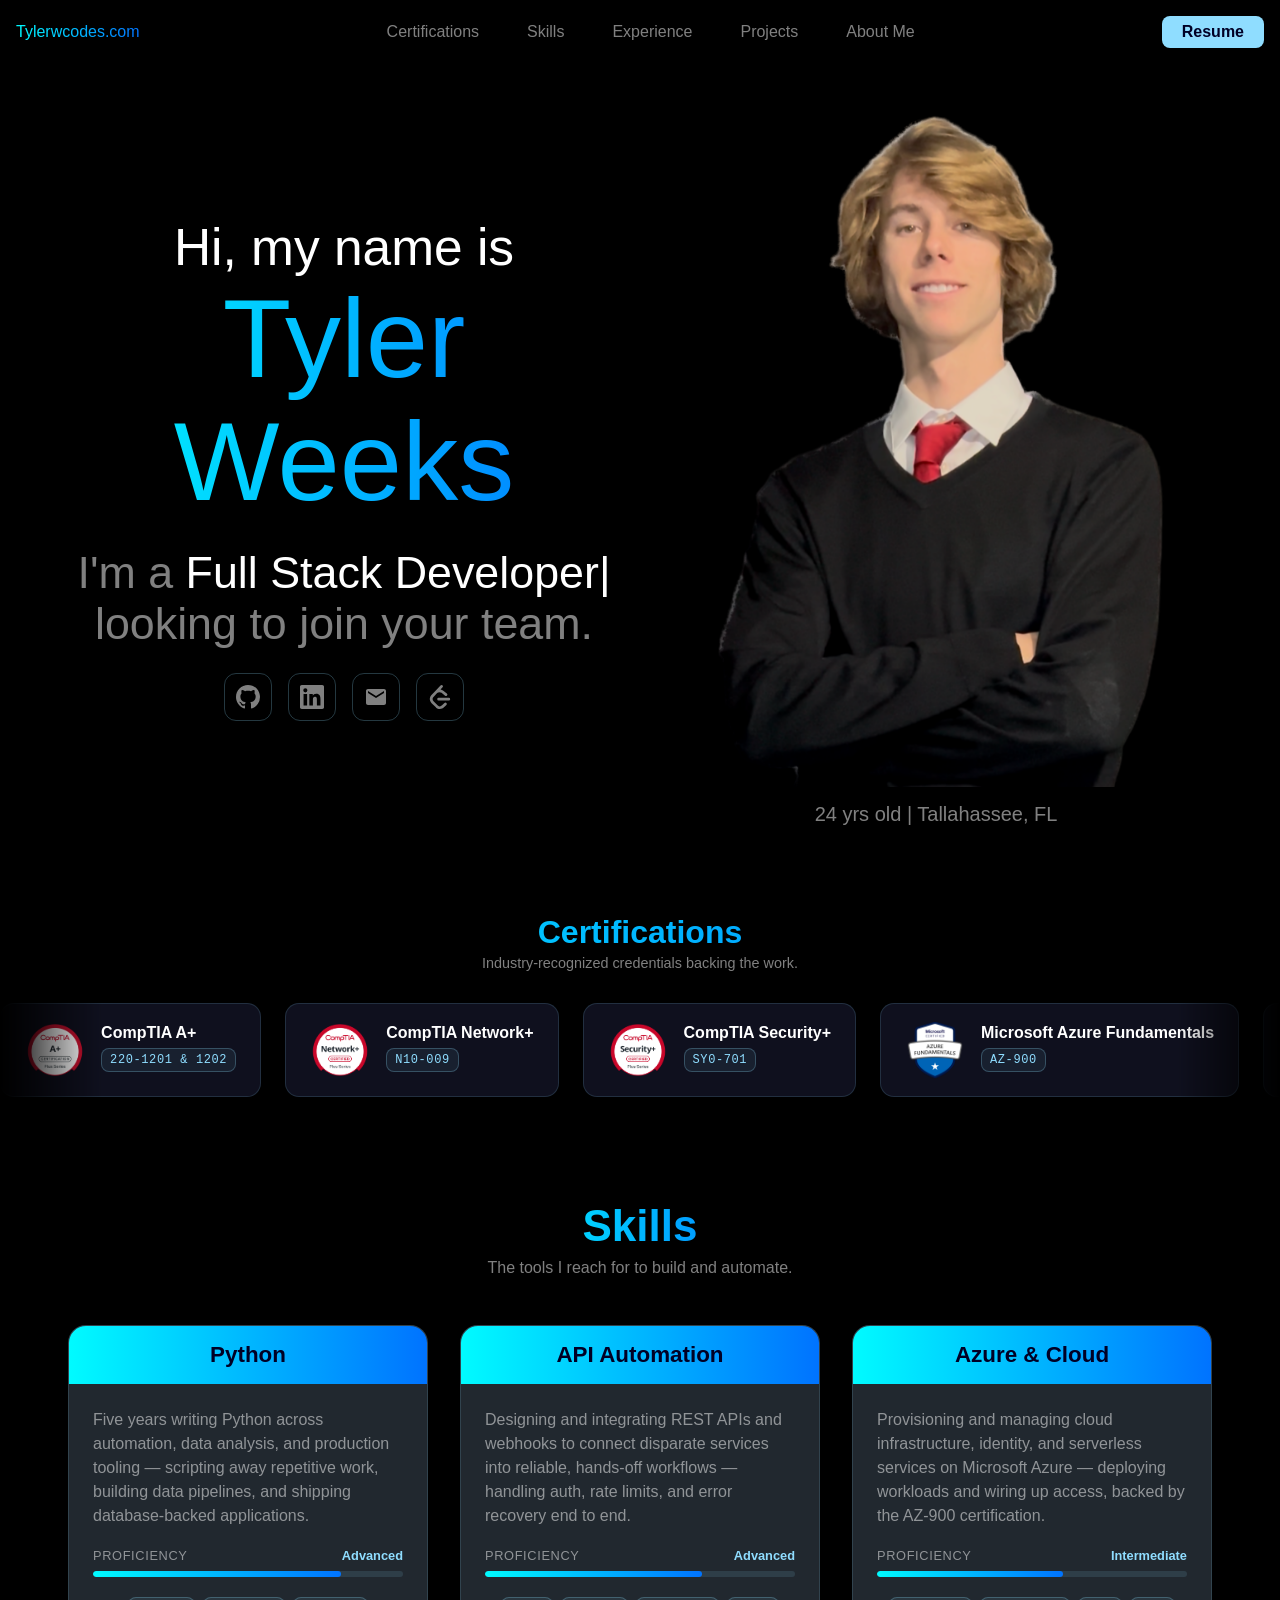
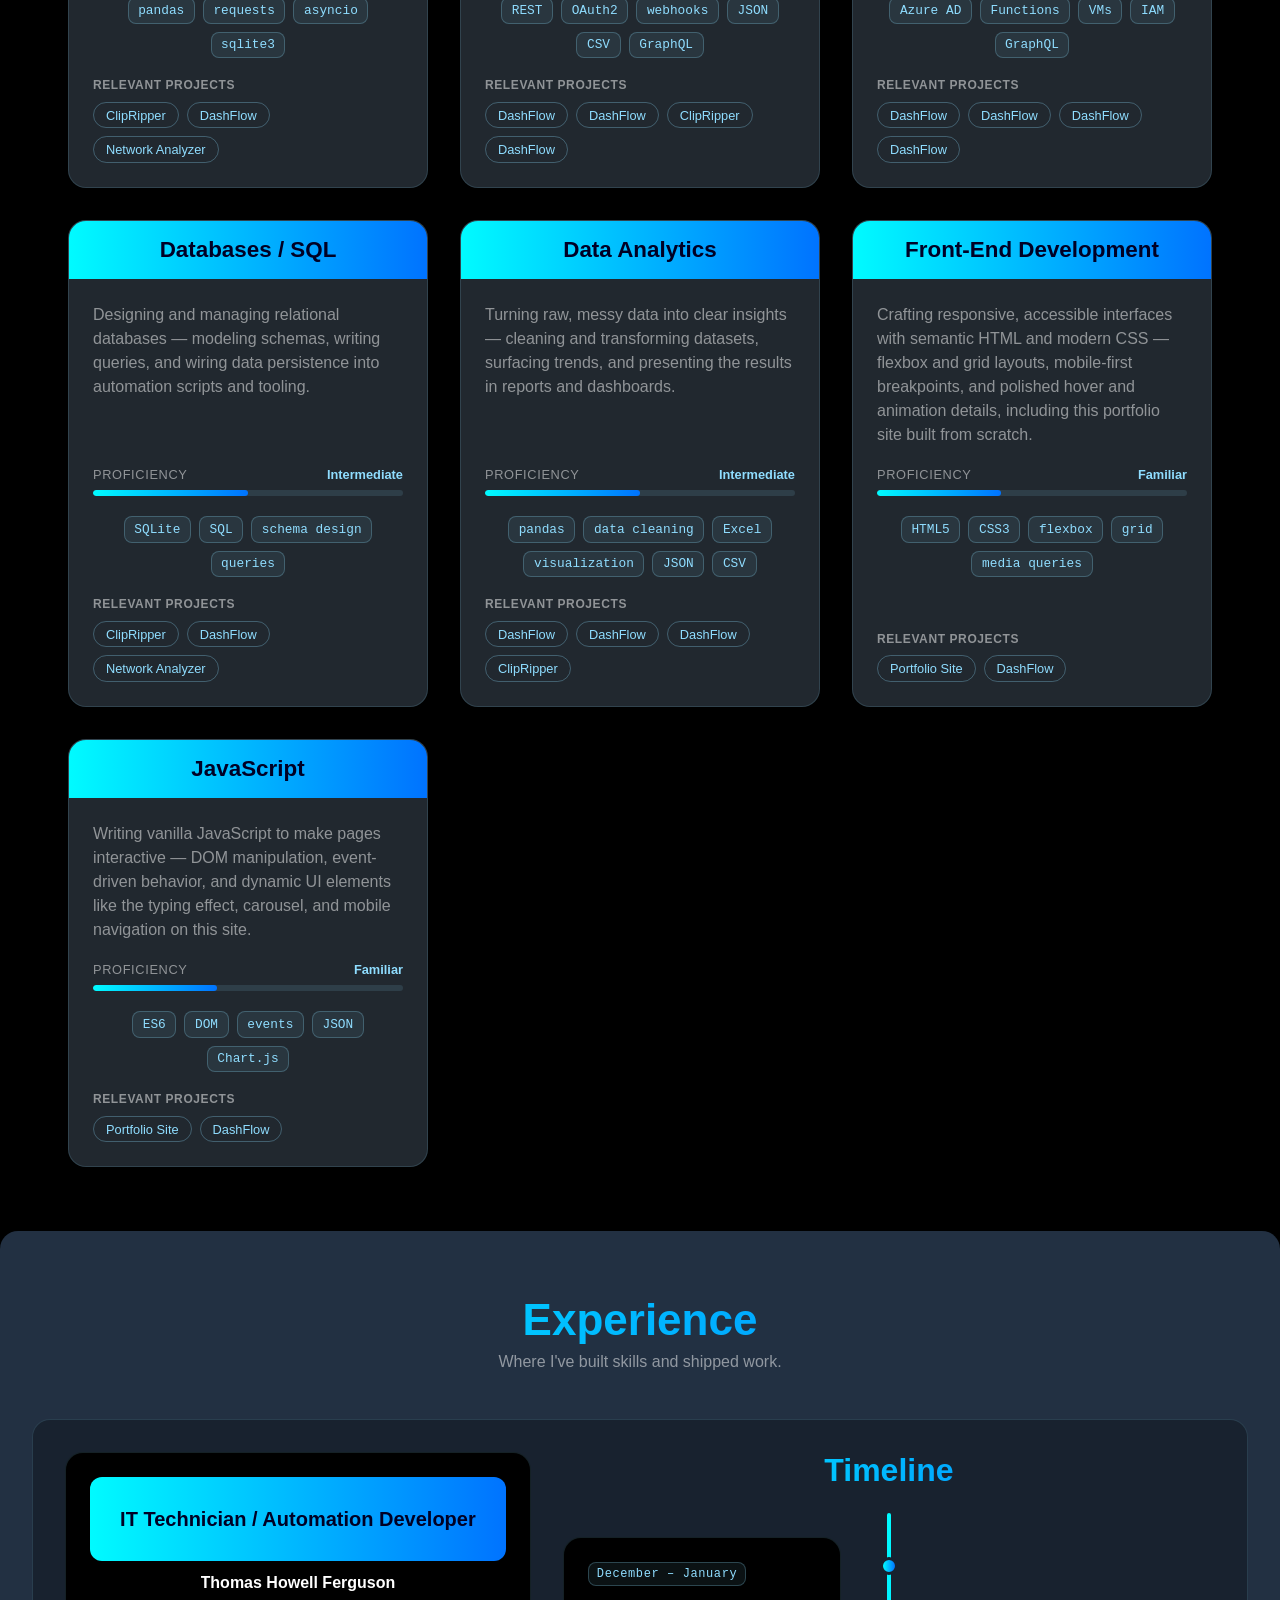
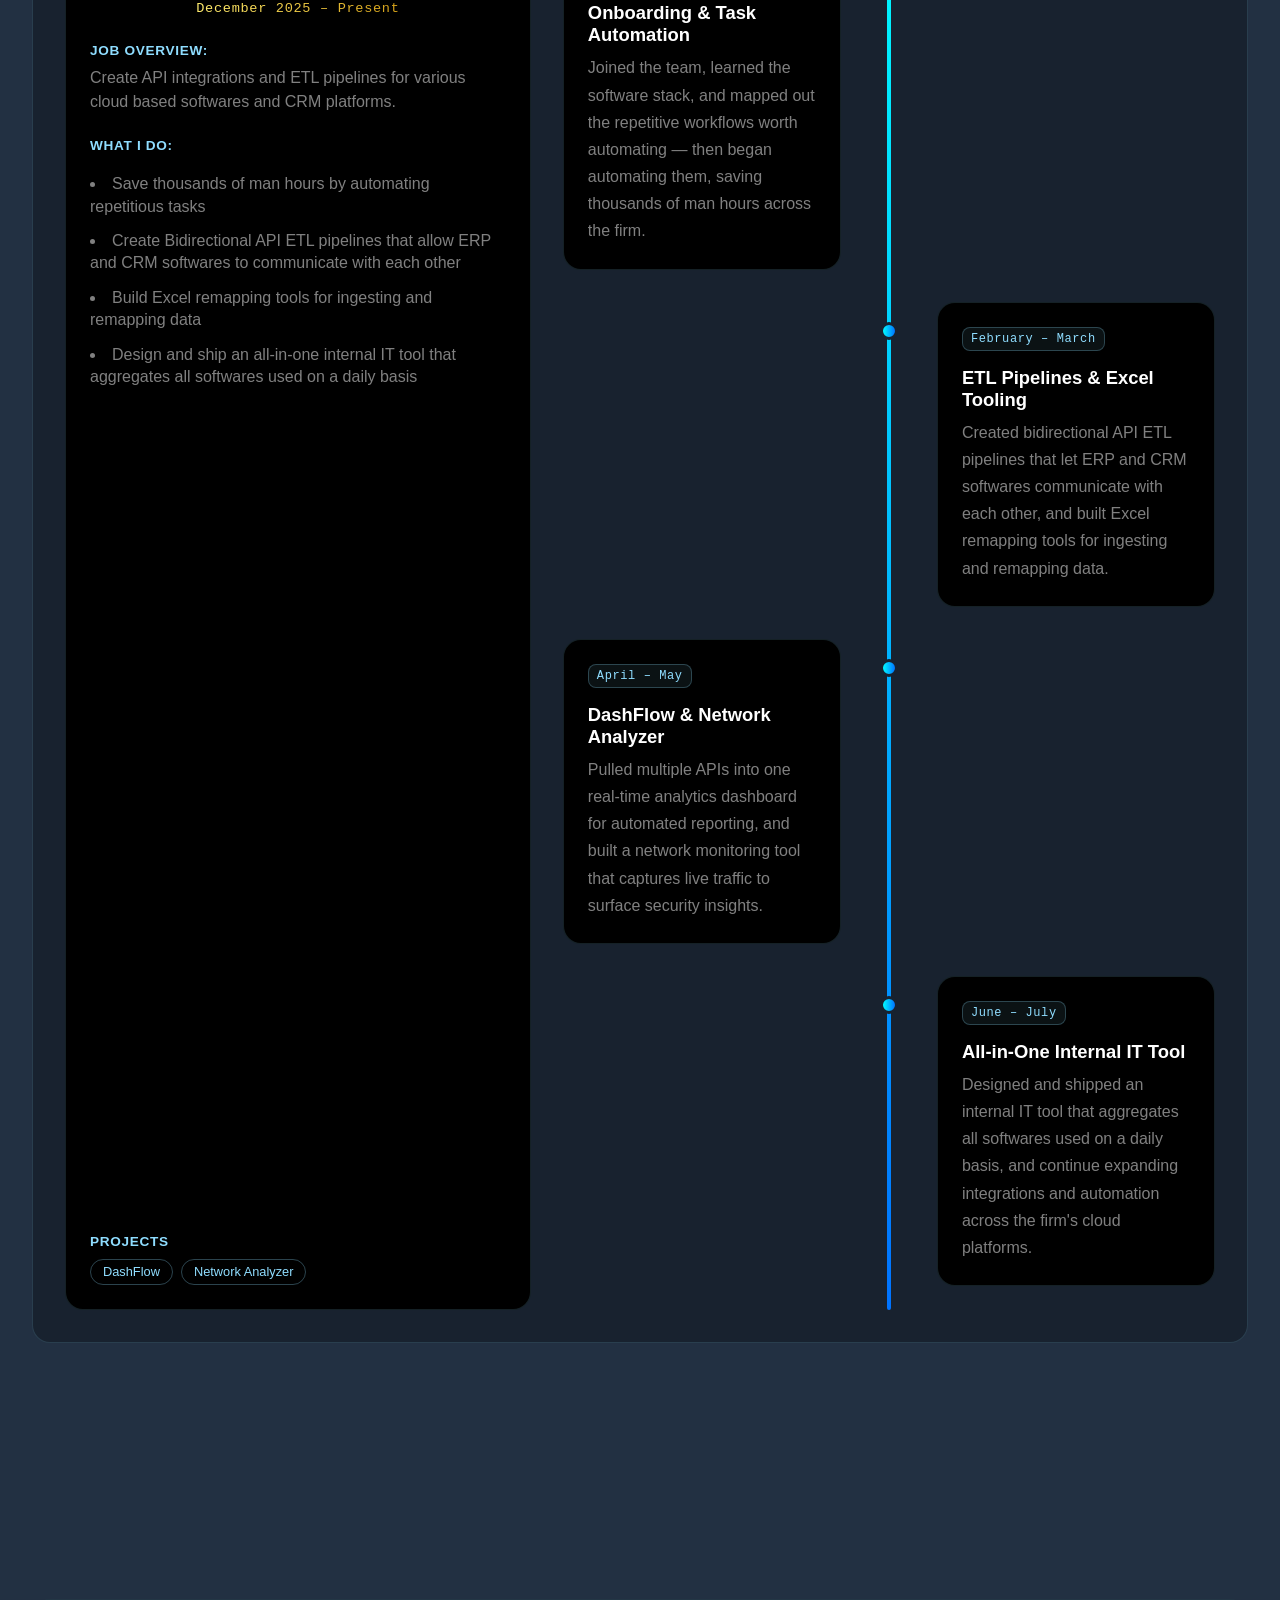
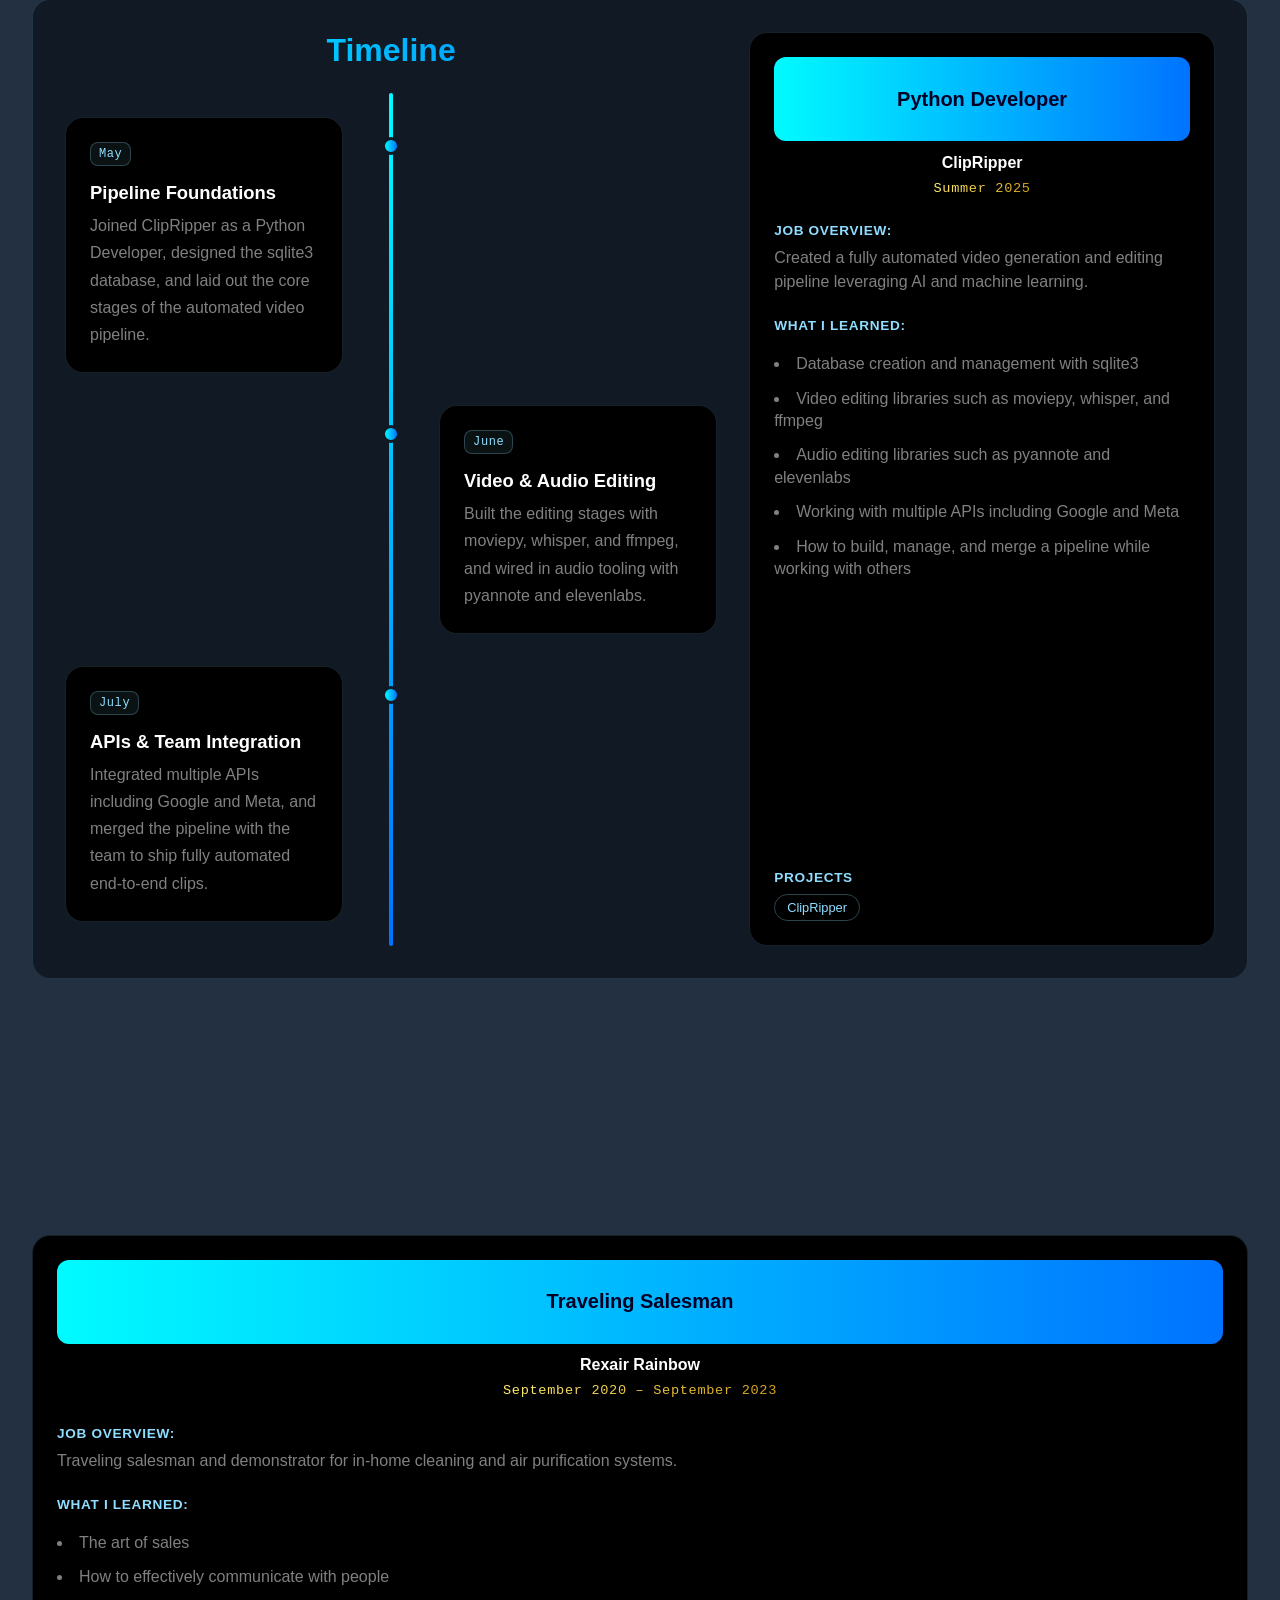
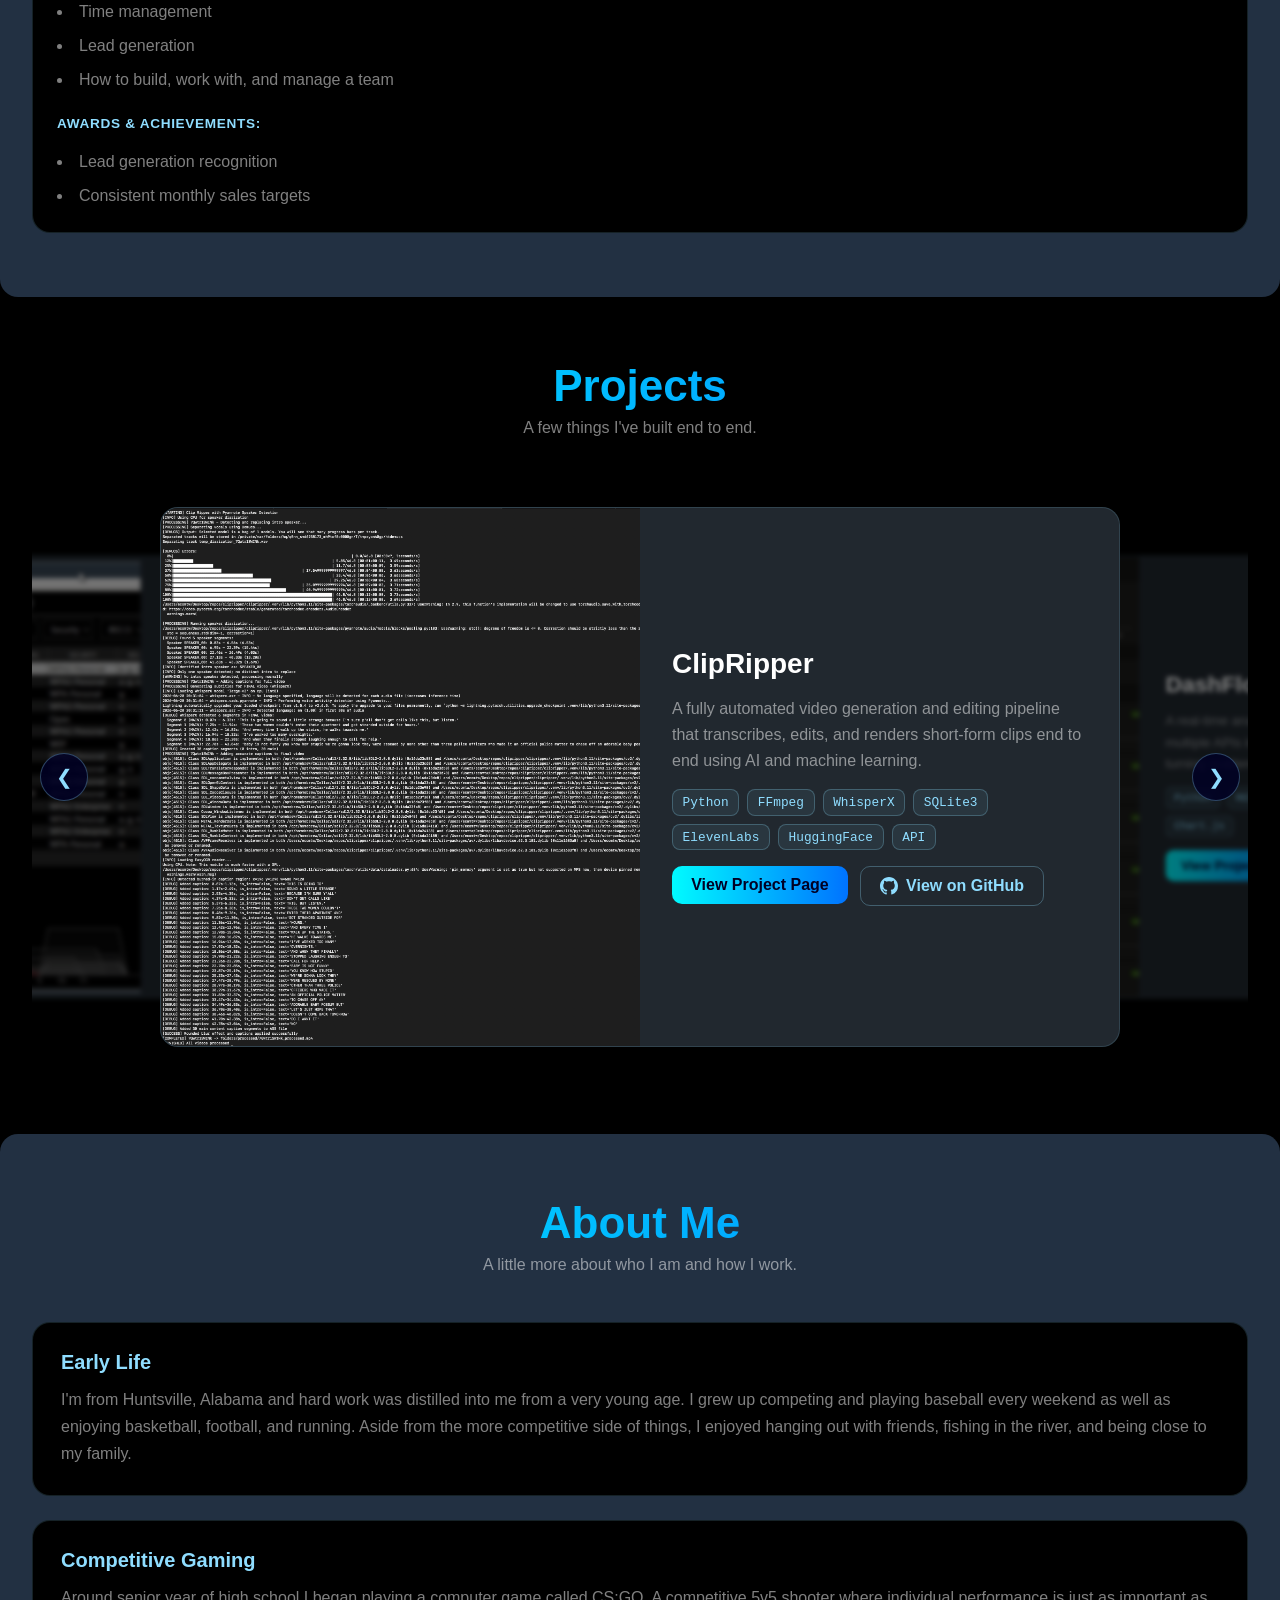
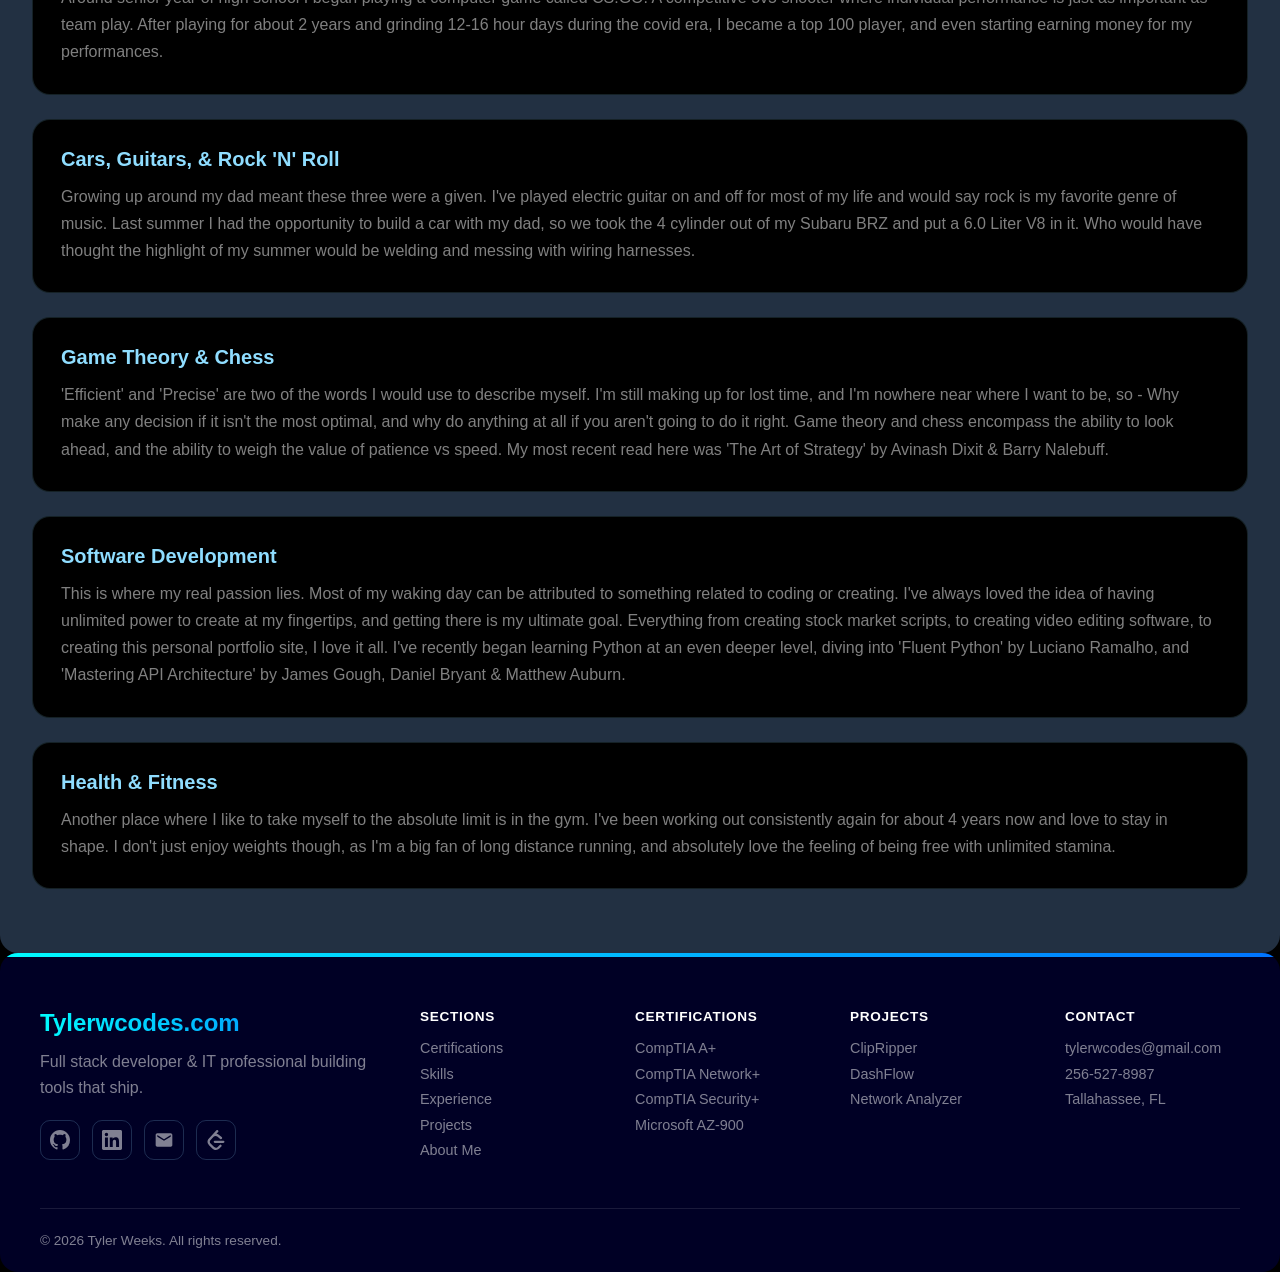
==== index.html @ 492ed18c "Certification stream now starts at full width" ====
<!DOCTYPE html>
<html lang="en">
<head>
    <meta charset="UTF-8">
    <meta name="viewport" content="width=device-width, initial-scale=1.0">
    <link rel="stylesheet" type="text/css" href="styles.css">
    <title>Tylerwcodes</title>
</head>
<body>
    <header>
        <div class="header-left">
            <p class="gradient-text">Tylerwcodes.com</p>
        </div>
        <button class="hamburger" aria-label="Toggle navigation" aria-expanded="false">
            <span></span>
            <span></span>
            <span></span>
        </button>
        <div class="header-collapse">
            <div class="header-middle">
                <ul>
                    <li><a href="#certs">Certifications</a></li>
                    <li><a href="#skills">Skills</a></li>
                    <li><a href="#experience">Experience</a></li>
                    <li><a href="#projects">Projects</a></li>
                    <li><a href="#about">About Me</a></li>
                </ul>
            </div>
        </div>
        <div class="header-right">
            <a class="header-contact" href="CodingResume.pdf" target="_blank" rel="noopener">Resume</a>
        </div>
        <div class="menu-overlay"></div>
    </header>
    <main>
        <section id="landing">
            <div class="landing-left">
                <div class="landing-left-t1">
                    <p>Hi, my name is</p>
                    <p class="name gradient-text">Tyler Weeks</p>
                </div>
                <div class="landing-left-t2">
                    <p>I'm <span class="typed-article" id="typed-article"></span><span class="typed-word" id="typed-word"></span><span class="cursor">|</span></p>
                    <p>looking to join your team.</p>
                </div>
                <div class="landing-socials">
                    <a href="https://github.com/tylerwcodes" target="_blank" rel="noopener" aria-label="GitHub">
                        <svg viewBox="0 0 16 16" width="24" height="24" fill="currentColor" aria-hidden="true"><path d="M8 0C3.58 0 0 3.58 0 8c0 3.54 2.29 6.53 5.47 7.59.4.07.55-.17.55-.38 0-.19-.01-.82-.01-1.49-2.01.37-2.53-.49-2.69-.94-.09-.23-.48-.94-.82-1.13-.28-.15-.68-.52-.01-.53.63-.01 1.08.58 1.23.82.72 1.21 1.87.87 2.33.66.07-.52.28-.87.51-1.07-1.78-.2-3.64-.89-3.64-3.95 0-.87.31-1.59.82-2.15-.08-.2-.36-1.02.08-2.12 0 0 .67-.21 2.2.82.64-.18 1.32-.27 2-.27.68 0 1.36.09 2 .27 1.53-1.04 2.2-.82 2.2-.82.44 1.1.16 1.92.08 2.12.51.56.82 1.27.82 2.15 0 3.07-1.87 3.75-3.65 3.95.29.25.54.73.54 1.48 0 1.07-.01 1.93-.01 2.2 0 .21.15.46.55.38A8.013 8.013 0 0016 8c0-4.42-3.58-8-8-8z"></path></svg>
                    </a>
                    <a href="https://www.linkedin.com/in/tylerdweeks" target="_blank" rel="noopener" aria-label="LinkedIn">
                        <svg viewBox="0 0 24 24" width="24" height="24" fill="currentColor" aria-hidden="true"><path d="M20.45 20.45h-3.56v-5.57c0-1.33-.02-3.04-1.85-3.04-1.85 0-2.13 1.45-2.13 2.94v5.67H9.35V9h3.42v1.56h.05c.48-.9 1.64-1.85 3.37-1.85 3.6 0 4.27 2.37 4.27 5.46v6.28zM5.34 7.43a2.06 2.06 0 110-4.13 2.06 2.06 0 010 4.13zM7.12 20.45H3.56V9h3.56v11.45zM22.22 0H1.77C.79 0 0 .77 0 1.73v20.54C0 23.22.79 24 1.77 24h20.45c.98 0 1.78-.78 1.78-1.73V1.73C24 .77 23.2 0 22.22 0z"></path></svg>
                    </a>
                    <a href="mailto:tylerwcodes@gmail.com" aria-label="Email">
                        <svg viewBox="0 0 24 24" width="24" height="24" fill="currentColor" aria-hidden="true"><path d="M20 4H4c-1.1 0-2 .9-2 2v12c0 1.1.9 2 2 2h16c1.1 0 2-.9 2-2V6c0-1.1-.9-2-2-2zm0 4l-8 5-8-5V6l8 5 8-5v2z"></path></svg>
                    </a>
                    <a href="https://leetcode.com/u/tylerwcodes" target="_blank" rel="noopener" aria-label="LeetCode">
                        <svg viewBox="0 0 24 24" width="24" height="24" fill="currentColor" aria-hidden="true"><path d="M13.483 0a1.374 1.374 0 0 0-.961.438L7.116 6.226l-3.854 4.126a5.266 5.266 0 0 0-1.209 2.104 5.35 5.35 0 0 0-.125.513 5.527 5.527 0 0 0 .062 2.362 5.83 5.83 0 0 0 .349 1.017 5.938 5.938 0 0 0 1.271 1.818l4.277 4.193.039.038c2.248 2.165 5.852 2.133 8.063-.074l2.396-2.392c.54-.54.54-1.414.003-1.955a1.378 1.378 0 0 0-1.951-.003l-2.396 2.392a3.021 3.021 0 0 1-4.205.038l-.02-.019-4.276-4.193c-.652-.64-.972-1.469-.948-2.263a2.68 2.68 0 0 1 .066-.523 2.545 2.545 0 0 1 .619-1.164L9.13 8.114c1.058-1.134 3.204-1.27 4.43-.278l3.501 2.831c.593.48 1.461.387 1.94-.207a1.384 1.384 0 0 0-.207-1.943l-3.5-2.831c-.8-.647-1.766-1.045-2.774-1.202l2.015-2.158A1.384 1.384 0 0 0 13.483 0zm-2.866 12.815a1.38 1.38 0 0 0-1.38 1.382 1.38 1.38 0 0 0 1.38 1.382H20.79a1.38 1.38 0 0 0 1.38-1.382 1.38 1.38 0 0 0-1.38-1.382z"></path></svg>
                    </a>
                </div>
            </div>
            <div class="landing-right">
                <div class="landing-right-img">
                    <img src="imgs/pic.png" alt="picture of me">
                </div>
                <div class="landing-right-info">
                    <p>24 yrs old | Tallahassee, FL</p>
                </div>
            </div>
        </section>
        <section id="certs">
            <div class="certs-title">
                <h2 class="gradient-text">Certifications</h2>
                <p class="certs-subtitle">Industry-recognized credentials backing the work.</p>
            </div>
            <div class="certs-marquee">
                <div class="certs-track">
                    <div class="cert-item">
                        <img src="imgs/aplus.webp" alt="CompTIA A+ certification">
                        <div class="cert-meta">
                            <h3>CompTIA A+</h3>
                            <span class="cert-code">220-1201 &amp; 1202</span>
                        </div>
                    </div>
                    <div class="cert-item">
                        <img src="imgs/netplus.png" alt="CompTIA Network+ certification">
                        <div class="cert-meta">
                            <h3>CompTIA Network+</h3>
                            <span class="cert-code">N10-009</span>
                        </div>
                    </div>
                    <div class="cert-item">
                        <img src="imgs/secplus.png" alt="CompTIA Security+ certification">
                        <div class="cert-meta">
                            <h3>CompTIA Security+</h3>
                            <span class="cert-code">SY0-701</span>
                        </div>
                    </div>
                    <div class="cert-item">
                        <img src="imgs/az900.png" alt="Microsoft Azure Fundamentals certification" onerror="this.onerror=null;this.src='imgs/secplus.png'">
                        <div class="cert-meta">
                            <h3>Microsoft Azure Fundamentals</h3>
                            <span class="cert-code">AZ-900</span>
                        </div>
                    </div>
                    <!-- duplicate sets for a seamless loop: the track is two identical
                         halves of 8 items each, so one half is wider than the viewport
                         and the belt never shows empty space -->
                    <div class="cert-item" aria-hidden="true">
                        <img src="imgs/aplus.webp" alt="">
                        <div class="cert-meta">
                            <h3>CompTIA A+</h3>
                            <span class="cert-code">220-1201 &amp; 1202</span>
                        </div>
                    </div>
                    <div class="cert-item" aria-hidden="true">
                        <img src="imgs/netplus.png" alt="">
                        <div class="cert-meta">
                            <h3>CompTIA Network+</h3>
                            <span class="cert-code">N10-009</span>
                        </div>
                    </div>
                    <div class="cert-item" aria-hidden="true">
                        <img src="imgs/secplus.png" alt="">
                        <div class="cert-meta">
                            <h3>CompTIA Security+</h3>
                            <span class="cert-code">SY0-701</span>
                        </div>
                    </div>
                    <div class="cert-item" aria-hidden="true">
                        <img src="imgs/az900.png" alt="" onerror="this.onerror=null;this.src='imgs/secplus.png'">
                        <div class="cert-meta">
                            <h3>Microsoft Azure Fundamentals</h3>
                            <span class="cert-code">AZ-900</span>
                        </div>
                    </div>
                    <div class="cert-item" aria-hidden="true">
                        <img src="imgs/aplus.webp" alt="">
                        <div class="cert-meta">
                            <h3>CompTIA A+</h3>
                            <span class="cert-code">220-1201 &amp; 1202</span>
                        </div>
                    </div>
                    <div class="cert-item" aria-hidden="true">
                        <img src="imgs/netplus.png" alt="">
                        <div class="cert-meta">
                            <h3>CompTIA Network+</h3>
                            <span class="cert-code">N10-009</span>
                        </div>
                    </div>
                    <div class="cert-item" aria-hidden="true">
                        <img src="imgs/secplus.png" alt="">
                        <div class="cert-meta">
                            <h3>CompTIA Security+</h3>
                            <span class="cert-code">SY0-701</span>
                        </div>
                    </div>
                    <div class="cert-item" aria-hidden="true">
                        <img src="imgs/az900.png" alt="" onerror="this.onerror=null;this.src='imgs/secplus.png'">
                        <div class="cert-meta">
                            <h3>Microsoft Azure Fundamentals</h3>
                            <span class="cert-code">AZ-900</span>
                        </div>
                    </div>
                    <div class="cert-item" aria-hidden="true">
                        <img src="imgs/aplus.webp" alt="">
                        <div class="cert-meta">
                            <h3>CompTIA A+</h3>
                            <span class="cert-code">220-1201 &amp; 1202</span>
                        </div>
                    </div>
                    <div class="cert-item" aria-hidden="true">
                        <img src="imgs/netplus.png" alt="">
                        <div class="cert-meta">
                            <h3>CompTIA Network+</h3>
                            <span class="cert-code">N10-009</span>
                        </div>
                    </div>
                    <div class="cert-item" aria-hidden="true">
                        <img src="imgs/secplus.png" alt="">
                        <div class="cert-meta">
                            <h3>CompTIA Security+</h3>
                            <span class="cert-code">SY0-701</span>
                        </div>
                    </div>
                    <div class="cert-item" aria-hidden="true">
                        <img src="imgs/az900.png" alt="" onerror="this.onerror=null;this.src='imgs/secplus.png'">
                        <div class="cert-meta">
                            <h3>Microsoft Azure Fundamentals</h3>
                            <span class="cert-code">AZ-900</span>
                        </div>
                    </div>
                </div>
            </div>
        </section>
        <section id="skills">
            <div class="skills-title">
                <h2 class="gradient-text">Skills</h2>
                <p class="skills-subtitle">The tools I reach for to build and automate.</p>
            </div>
            <div class="skills-container">
                <div class="skill">
                    <div class="skill-title">
                        <h4>Python</h4>
                    </div>
                    <div class="skill-info">
                        <p>Five years writing Python across automation, data analysis, and production tooling — scripting away repetitive work, building data pipelines, and shipping database-backed applications.</p>
                        <div class="skill-proficiency">
                            <div class="skill-proficiency-head">
                                <span>Proficiency</span>
                                <span>Advanced</span>
                            </div>
                            <div class="skill-bar">
                                <div class="skill-bar-fill" style="width: 80%;"></div>
                            </div>
                        </div>
                        <div class="skill-tags">
                            <span>pandas</span>
                            <span>requests</span>
                            <span>asyncio</span>
                            <span>sqlite3</span>
                        </div>
                        <div class="skill-projects">
                            <h5>Relevant Projects</h5>
                            <div class="skill-project-links">
                                <a href="#clipripper">ClipRipper</a>
                                <a href="#dashflow">DashFlow</a>
                                <a href="#network-analyzer">Network Analyzer</a>
                            </div>
                        </div>
                    </div>
                </div>
                <div class="skill">
                    <div class="skill-title">
                        <h4>API Automation</h4>
                    </div>
                    <div class="skill-info">
                        <p>Designing and integrating REST APIs and webhooks to connect disparate services into reliable, hands-off workflows — handling auth, rate limits, and error recovery end to end.</p>
                        <div class="skill-proficiency">
                            <div class="skill-proficiency-head">
                                <span>Proficiency</span>
                                <span>Advanced</span>
                            </div>
                            <div class="skill-bar">
                                <div class="skill-bar-fill" style="width: 70%;"></div>
                            </div>
                        </div>
                        <div class="skill-tags">
                            <span>REST</span>
                            <span>OAuth2</span>
                            <span>webhooks</span>
                            <span>JSON</span>
                            <span>CSV</span>
                            <span>GraphQL</span>
                        </div>
                        <div class="skill-projects">
                            <h5>Relevant Projects</h5>
                            <div class="skill-project-links">
                                <a href="#dashflow">DashFlow</a>
                                <a href="#dashflow">DashFlow</a>
                                <a href="#clipripper">ClipRipper</a>
                                <a href="#dashflow">DashFlow</a>
                            </div>
                        </div>
                    </div>
                </div>
                <div class="skill">
                    <div class="skill-title">
                        <h4>Azure &amp; Cloud</h4>
                    </div>
                    <div class="skill-info">
                        <p>Provisioning and managing cloud infrastructure, identity, and serverless services on Microsoft Azure — deploying workloads and wiring up access, backed by the AZ-900 certification.</p>
                        <div class="skill-proficiency">
                            <div class="skill-proficiency-head">
                                <span>Proficiency</span>
                                <span>Intermediate</span>
                            </div>
                            <div class="skill-bar">
                                <div class="skill-bar-fill" style="width: 60%;"></div>
                            </div>
                        </div>
                        <div class="skill-tags">
                            <span>Azure AD</span>
                            <span>Functions</span>
                            <span>VMs</span>
                            <span>IAM</span>
                            <span>GraphQL</span>
                        </div>
                        <div class="skill-projects">
                            <h5>Relevant Projects</h5>
                            <div class="skill-project-links">
                                <a href="#dashflow">DashFlow</a>
                                <a href="#dashflow">DashFlow</a>
                                <a href="#dashflow">DashFlow</a>
                                <a href="#dashflow">DashFlow</a>
                            </div>
                        </div>
                    </div>
                </div>
                <div class="skill">
                    <div class="skill-title">
                        <h4>Databases / SQL</h4>
                    </div>
                    <div class="skill-info">
                        <p>Designing and managing relational databases — modeling schemas, writing queries, and wiring data persistence into automation scripts and tooling.</p>
                        <div class="skill-proficiency">
                            <div class="skill-proficiency-head">
                                <span>Proficiency</span>
                                <span>Intermediate</span>
                            </div>
                            <div class="skill-bar">
                                <div class="skill-bar-fill" style="width: 50%;"></div>
                            </div>
                        </div>
                        <div class="skill-tags">
                            <span>SQLite</span>
                            <span>SQL</span>
                            <span>schema design</span>
                            <span>queries</span>
                        </div>
                        <div class="skill-projects">
                            <h5>Relevant Projects</h5>
                            <div class="skill-project-links">
                                <a href="#clipripper">ClipRipper</a>
                                <a href="#dashflow">DashFlow</a>
                                <a href="#network-analyzer">Network Analyzer</a>
                            </div>
                        </div>
                    </div>
                </div>
                <div class="skill">
                    <div class="skill-title">
                        <h4>Data Analytics</h4>
                    </div>
                    <div class="skill-info">
                        <p>Turning raw, messy data into clear insights — cleaning and transforming datasets, surfacing trends, and presenting the results in reports and dashboards.</p>
                        <div class="skill-proficiency">
                            <div class="skill-proficiency-head">
                                <span>Proficiency</span>
                                <span>Intermediate</span>
                            </div>
                            <div class="skill-bar">
                                <div class="skill-bar-fill" style="width: 50%;"></div>
                            </div>
                        </div>
                        <div class="skill-tags">
                            <span>pandas</span>
                            <span>data cleaning</span>
                            <span>Excel</span>
                            <span>visualization</span>
                            <span>JSON</span>
                            <span>CSV</span>
                        </div>
                        <div class="skill-projects">
                            <h5>Relevant Projects</h5>
                            <div class="skill-project-links">
                                <a href="#dashflow">DashFlow</a>
                                <a href="#dashflow">DashFlow</a>
                                <a href="#dashflow">DashFlow</a>
                                <a href="#clipripper">ClipRipper</a>
                            </div>
                        </div>
                    </div>
                </div>
                <div class="skill">
                    <div class="skill-title">
                        <h4>Front-End Development</h4>
                    </div>
                    <div class="skill-info">
                        <p>Crafting responsive, accessible interfaces with semantic HTML and modern CSS &mdash; flexbox and grid layouts, mobile-first breakpoints, and polished hover and animation details, including this portfolio site built from scratch.</p>
                        <div class="skill-proficiency">
                            <div class="skill-proficiency-head">
                                <span>Proficiency</span>
                                <span>Familiar</span>
                            </div>
                            <div class="skill-bar">
                                <div class="skill-bar-fill" style="width: 40%;"></div>
                            </div>
                        </div>
                        <div class="skill-tags">
                            <span>HTML5</span>
                            <span>CSS3</span>
                            <span>flexbox</span>
                            <span>grid</span>
                            <span>media queries</span>
                        </div>
                        <div class="skill-projects">
                            <h5>Relevant Projects</h5>
                            <div class="skill-project-links">
                                <a href="https://github.com/tylerwcodes/tylerwcodes-site" target="_blank" rel="noopener">Portfolio Site</a>
                                <a href="#dashflow">DashFlow</a>
                            </div>
                        </div>
                    </div>
                </div>
                <div class="skill">
                    <div class="skill-title">
                        <h4>JavaScript</h4>
                    </div>
                    <div class="skill-info">
                        <p>Writing vanilla JavaScript to make pages interactive &mdash; DOM manipulation, event-driven behavior, and dynamic UI elements like the typing effect, carousel, and mobile navigation on this site.</p>
                        <div class="skill-proficiency">
                            <div class="skill-proficiency-head">
                                <span>Proficiency</span>
                                <span>Familiar</span>
                            </div>
                            <div class="skill-bar">
                                <div class="skill-bar-fill" style="width: 40%;"></div>
                            </div>
                        </div>
                        <div class="skill-tags">
                            <span>ES6</span>
                            <span>DOM</span>
                            <span>events</span>
                            <span>JSON</span>
                            <span>Chart.js</span>
                        </div>
                        <div class="skill-projects">
                            <h5>Relevant Projects</h5>
                            <div class="skill-project-links">
                                <a href="https://github.com/tylerwcodes/tylerwcodes-site" target="_blank" rel="noopener">Portfolio Site</a>
                                <a href="#dashflow">DashFlow</a>
                            </div>
                        </div>
                    </div>
                </div>
            </div>
        </section>
        <section id="experience">
            <div class="experience-title">
                <h2 class="gradient-text">Experience</h2>
                <p class="experience-subtitle">Where I've built skills and shipped work.</p>
            </div>
            <div class="experience-detail">
                <div class="experiences experience-detail-left">
                    <div class="experience-card">
                        <h2>IT Technician / Automation Developer</h2>
                        <p class="experience-company">Thomas Howell Ferguson</p>
                        <p class="experience-date">December 2025 &ndash; Present</p>
                        <div class="experience-info">
                            <h4>Job Overview:</h4>
                            <p>Create API integrations and ETL pipelines for various cloud based softwares and CRM platforms.</p>
                            <h4>What I Do:</h4>
                            <ul>
                                <li>Save thousands of man hours by automating repetitious tasks</li>
                                <li>Create Bidirectional API ETL pipelines that allow ERP and CRM softwares to communicate with each other</li>
                                <li>Build Excel remapping tools for ingesting and remapping data</li>
                                <li>Design and ship an all-in-one internal IT tool that aggregates all softwares used on a daily basis</li>
                            </ul>
                            <div class="experience-projects">
                                <h5>Projects</h5>
                                <div class="experience-project-links">
                                    <a href="projects/dashflow.html">DashFlow</a>
                                    <a href="projects/network-analyzer.html">Network Analyzer</a>
                                </div>
                            </div>
                        </div>
                    </div>
                </div>
                <div class="experience-timeline">
                    <h4 class="gradient-text">Timeline</h4>
                    <div class="timeline">
                        <div class="timeline-item">
                            <div class="timeline-card">
                                <span class="timeline-step">December &ndash; January</span>
                                <h3>Onboarding &amp; Task Automation</h3>
                                <p>Joined the team, learned the software stack, and mapped out the repetitive workflows worth automating &mdash; then began automating them, saving thousands of man hours across the firm.</p>
                            </div>
                        </div>
                        <div class="timeline-item">
                            <div class="timeline-card">
                                <span class="timeline-step">February &ndash; March</span>
                                <h3>ETL Pipelines &amp; Excel Tooling</h3>
                                <p>Created bidirectional API ETL pipelines that let ERP and CRM softwares communicate with each other, and built Excel remapping tools for ingesting and remapping data.</p>
                            </div>
                        </div>
                        <div class="timeline-item">
                            <div class="timeline-card">
                                <span class="timeline-step">April &ndash; May</span>
                                <h3>DashFlow &amp; Network Analyzer</h3>
                                <p>Pulled multiple APIs into one real-time analytics dashboard for automated reporting, and built a network monitoring tool that captures live traffic to surface security insights.</p>
                            </div>
                        </div>
                        <div class="timeline-item">
                            <div class="timeline-card">
                                <span class="timeline-step">June &ndash; July</span>
                                <h3>All-in-One Internal IT Tool</h3>
                                <p>Designed and shipped an internal IT tool that aggregates all softwares used on a daily basis, and continue expanding integrations and automation across the firm's cloud platforms.</p>
                            </div>
                        </div>
                    </div>
                </div>
            </div>
            <div class="experience-detail reverse darker">
                <div class="experiences experience-detail-left">
                    <div class="experience-card">
                        <h2>Python Developer</h2>
                        <p class="experience-company">ClipRipper</p>
                        <p class="experience-date">Summer 2025</p>
                        <div class="experience-info">
                            <h4>Job Overview:</h4>
                            <p>Created a fully automated video generation and editing pipeline leveraging AI and machine learning.</p>
                            <h4>What I Learned:</h4>
                            <ul>
                                <li>Database creation and management with sqlite3</li>
                                <li>Video editing libraries such as moviepy, whisper, and ffmpeg</li>
                                <li>Audio editing libraries such as pyannote and elevenlabs</li>
                                <li>Working with multiple APIs including Google and Meta</li>
                                <li>How to build, manage, and merge a pipeline while working with others</li>
                            </ul>
                            <div class="experience-projects">
                                <h5>Projects</h5>
                                <div class="experience-project-links">
                                    <a href="projects/clipripper.html">ClipRipper</a>
                                </div>
                            </div>
                        </div>
                    </div>
                </div>
                <div class="experience-timeline">
                    <h4 class="gradient-text">Timeline</h4>
                    <div class="timeline">
                        <div class="timeline-item">
                            <div class="timeline-card">
                                <span class="timeline-step">May</span>
                                <h3>Pipeline Foundations</h3>
                                <p>Joined ClipRipper as a Python Developer, designed the sqlite3 database, and laid out the core stages of the automated video pipeline.</p>
                            </div>
                        </div>
                        <div class="timeline-item">
                            <div class="timeline-card">
                                <span class="timeline-step">June</span>
                                <h3>Video &amp; Audio Editing</h3>
                                <p>Built the editing stages with moviepy, whisper, and ffmpeg, and wired in audio tooling with pyannote and elevenlabs.</p>
                            </div>
                        </div>
                        <div class="timeline-item">
                            <div class="timeline-card">
                                <span class="timeline-step">July</span>
                                <h3>APIs &amp; Team Integration</h3>
                                <p>Integrated multiple APIs including Google and Meta, and merged the pipeline with the team to ship fully automated end-to-end clips.</p>
                            </div>
                        </div>
                    </div>
                </div>
            </div>
            <div class="experiences">
                <div class="experience-card">
                    <h2>Traveling Salesman</h2>
                    <p class="experience-company">Rexair Rainbow</p>
                    <p class="experience-date">September 2020 &ndash; September 2023</p>
                    <div class="experience-info">
                        <h4>Job Overview:</h4>
                        <p>Traveling salesman and demonstrator for in-home cleaning and air purification systems.</p>
                        <h4>What I Learned:</h4>
                        <ul>
                            <li>The art of sales</li>
                            <li>How to effectively communicate with people</li>
                            <li>Time management</li>
                            <li>Lead generation</li>
                            <li>How to build, work with, and manage a team</li>
                        </ul>
                        <h4>Awards &amp; Achievements:</h4>
                        <ul>
                            <li>Lead generation recognition</li>
                            <li>Consistent monthly sales targets</li>
                        </ul>
                    </div>
                </div>
            </div>
        </section>
        <section id="projects">
            <div class="projects-title">
                <h2 class="gradient-text">Projects</h2>
                <p class="projects-subtitle">A few things I've built end to end.</p>
            </div>
            <div class="carousel">
                <button class="carousel-arrow carousel-prev" aria-label="Previous project">&#10094;</button>
                <div class="carousel-stage">
                <article class="project-card" id="clipripper">
                    <div class="project-image">
                        <img src="imgs/project-1.png" alt="ClipRipper screenshot">
                    </div>
                    <div class="project-content">
                        <h3>ClipRipper</h3>
                        <p>A fully automated video generation and editing pipeline that transcribes, edits, and renders short-form clips end to end using AI and machine learning.</p>
                        <div class="project-tags">
                            <span>Python</span>
                            <span>FFmpeg</span>
                            <span>WhisperX</span>
                            <span>SQLite3</span>
                            <span>ElevenLabs</span>
                            <span>HuggingFace</span>
                            <span>API</span>

                        </div>
                        <div class="project-links">
                            <a class="project-link" href="projects/clipripper.html">View Project Page</a>
                            <a class="project-link secondary" href="https://github.com/tylerwcodes/clipripper" target="_blank" rel="noopener">
                                <svg viewBox="0 0 16 16" width="18" height="18" fill="currentColor" aria-hidden="true"><path d="M8 0C3.58 0 0 3.58 0 8c0 3.54 2.29 6.53 5.47 7.59.4.07.55-.17.55-.38 0-.19-.01-.82-.01-1.49-2.01.37-2.53-.49-2.69-.94-.09-.23-.48-.94-.82-1.13-.28-.15-.68-.52-.01-.53.63-.01 1.08.58 1.23.82.72 1.21 1.87.87 2.33.66.07-.52.28-.87.51-1.07-1.78-.2-3.64-.89-3.64-3.95 0-.87.31-1.59.82-2.15-.08-.2-.36-1.02.08-2.12 0 0 .67-.21 2.2.82.64-.18 1.32-.27 2-.27.68 0 1.36.09 2 .27 1.53-1.04 2.2-.82 2.2-.82.44 1.1.16 1.92.08 2.12.51.56.82 1.27.82 2.15 0 3.07-1.87 3.75-3.65 3.95.29.25.54.73.54 1.48 0 1.07-.01 1.93-.01 2.2 0 .21.15.46.55.38A8.013 8.013 0 0016 8c0-4.42-3.58-8-8-8z"></path></svg>
                                View on GitHub
                            </a>
                        </div>
                    </div>
                </article>
                <article class="project-card" id="dashflow">
                    <div class="project-image">
                        <img src="imgs/project-2.jpg" alt="DashFlow screenshot" onerror="this.onerror=null;this.src='imgs/project-1.png'">
                    </div>
                    <div class="project-content">
                        <h3>DashFlow</h3>
                        <p>A real-time analytics dashboard that pulls data from multiple APIs into a single automated reporting view, turning scattered metrics into one live picture.</p>
                        <div class="project-tags">
                            <span>Python</span>
                            <span>REST APIs</span>
                            <span>pandas</span>
                            <span>JavaScript</span>
                            <span>Chart.js</span>
                        </div>
                        <div class="project-links">
                            <a class="project-link" href="projects/dashflow.html">View Project Page</a>
                            <a class="project-link secondary" href="https://github.com/tylerwcodes/dashflow" target="_blank" rel="noopener">
                                <svg viewBox="0 0 16 16" width="18" height="18" fill="currentColor" aria-hidden="true"><path d="M8 0C3.58 0 0 3.58 0 8c0 3.54 2.29 6.53 5.47 7.59.4.07.55-.17.55-.38 0-.19-.01-.82-.01-1.49-2.01.37-2.53-.49-2.69-.94-.09-.23-.48-.94-.82-1.13-.28-.15-.68-.52-.01-.53.63-.01 1.08.58 1.23.82.72 1.21 1.87.87 2.33.66.07-.52.28-.87.51-1.07-1.78-.2-3.64-.89-3.64-3.95 0-.87.31-1.59.82-2.15-.08-.2-.36-1.02.08-2.12 0 0 .67-.21 2.2.82.64-.18 1.32-.27 2-.27.68 0 1.36.09 2 .27 1.53-1.04 2.2-.82 2.2-.82.44 1.1.16 1.92.08 2.12.51.56.82 1.27.82 2.15 0 3.07-1.87 3.75-3.65 3.95.29.25.54.73.54 1.48 0 1.07-.01 1.93-.01 2.2 0 .21.15.46.55.38A8.013 8.013 0 0016 8c0-4.42-3.58-8-8-8z"></path></svg>
                                View on GitHub
                            </a>
                        </div>
                    </div>
                </article>
                <article class="project-card" id="network-analyzer">
                    <div class="project-image">
                        <img src="imgs/project-3.png" alt="Network Analyzer screenshot" onerror="this.onerror=null;this.src='imgs/project-1.png'">
                    </div>
                    <div class="project-content">
                        <h3>Network Analyzer</h3>
                        <p>A network monitoring tool that captures and inspects live traffic to surface security insights, flag anomalies, and map activity across the network.</p>
                        <div class="project-tags">
                            <span>Python</span>
                            <span>Scapy</span>
                            <span>TCP/IP</span>
                            <span>SQLite</span>
                        </div>
                        <div class="project-links">
                            <a class="project-link" href="projects/network-analyzer.html">View Project Page</a>
                            <a class="project-link secondary" href="https://github.com/tylerwcodes/nanalyzer" target="_blank" rel="noopener">
                                <svg viewBox="0 0 16 16" width="18" height="18" fill="currentColor" aria-hidden="true"><path d="M8 0C3.58 0 0 3.58 0 8c0 3.54 2.29 6.53 5.47 7.59.4.07.55-.17.55-.38 0-.19-.01-.82-.01-1.49-2.01.37-2.53-.49-2.69-.94-.09-.23-.48-.94-.82-1.13-.28-.15-.68-.52-.01-.53.63-.01 1.08.58 1.23.82.72 1.21 1.87.87 2.33.66.07-.52.28-.87.51-1.07-1.78-.2-3.64-.89-3.64-3.95 0-.87.31-1.59.82-2.15-.08-.2-.36-1.02.08-2.12 0 0 .67-.21 2.2.82.64-.18 1.32-.27 2-.27.68 0 1.36.09 2 .27 1.53-1.04 2.2-.82 2.2-.82.44 1.1.16 1.92.08 2.12.51.56.82 1.27.82 2.15 0 3.07-1.87 3.75-3.65 3.95.29.25.54.73.54 1.48 0 1.07-.01 1.93-.01 2.2 0 .21.15.46.55.38A8.013 8.013 0 0016 8c0-4.42-3.58-8-8-8z"></path></svg>
                                View on GitHub
                            </a>
                        </div>
                    </div>
                </article>
                </div>
                <button class="carousel-arrow carousel-next" aria-label="Next project">&#10095;</button>
            </div>
        </section>
        <section id="about">
            <div class="about-title">
                <h2 class="gradient-text">About Me</h2>
                <p class="about-subtitle">A little more about who I am and how I work.</p>
            </div>
            <div class="about-sections">
                <div class="about-block">
                    <h3>Early Life</h3>
                    <p>I'm from Huntsville, Alabama and hard work was distilled into me from a very young age. I grew up competing and playing baseball every weekend as well as enjoying basketball, football, and running.
                        Aside from the more competitive side of things, I enjoyed hanging out with friends, fishing in the river, and being close to my family.
                    </p>
                </div>
                <div class="about-block">
                    <h3>Competitive Gaming</h3>
                    <p>Around senior year of high school I began playing a computer game called CS:GO. A competitive 5v5 shooter where individual performance is just as important as team play. After playing
                        for about 2 years and grinding 12-16 hour days during the covid era, I became a top 100 player, and even starting earning money for my performances.
                    </p>
                </div>
                <div class="about-block">
                    <h3>Cars, Guitars, & Rock 'N' Roll</h3>
                    <p>Growing up around my dad meant these three were a given. I've played electric guitar on and off for most 
                        of my life and would say rock is my favorite genre of music. Last summer I had the opportunity to build
                        a car with my dad, so we took the 4 cylinder out of my Subaru BRZ and put a 6.0 Liter V8 in it. Who would
                        have thought the highlight of my summer would be welding and messing with wiring harnesses.
                    </p>
                </div>
                <div class="about-block">
                    <h3>Game Theory & Chess</h3>
                    <p>'Efficient' and 'Precise' are two of the words I would use to describe myself. I'm still making up for lost time,
                        and I'm nowhere near where I want to be, so - Why make any decision if it isn't the most optimal, and why do anything
                        at all if you aren't going to do it right. Game theory and chess encompass the ability to look ahead, and the ability
                        to weigh the value of patience vs speed. My most recent read here was 'The Art of Strategy' by Avinash Dixit & Barry Nalebuff.
                    </p>
                </div>
                <div class="about-block">
                    <h3>Software Development</h3>
                    <p>This is where my real passion lies. Most of my waking day can be attributed to something related to coding or creating. I've always loved the idea of 
                        having unlimited power to create at my fingertips, and getting there is my ultimate goal. Everything from creating stock market scripts,
                        to creating video editing software, to creating this personal portfolio site, I love it all. I've recently began learning Python at an even deeper level, diving into 'Fluent Python' by Luciano Ramalho,
                        and 'Mastering API Architecture' by James Gough, Daniel Bryant & Matthew Auburn.</p>
                </div>
                <div class="about-block">
                    <h3>Health & Fitness</h3>
                    <p>Another place where I like to take myself to the absolute limit is in the gym. I've been working out consistently again for about 4 years now and love to stay in shape.
                        I don't just enjoy weights though, as I'm a big fan of long distance running, and absolutely love the feeling of being free with unlimited stamina. 
                    </p>
                </div>
            </div>
        </section>
    </main>
    <footer>
        <div class="footer-container">
            <div class="footer-top">
                <div class="footer-brand">
                    <h3 class="gradient-text">Tylerwcodes.com</h3>
                    <p>Full stack developer &amp; IT professional building tools that ship.</p>
                    <div class="footer-socials">
                        <a href="https://github.com/tylerwcodes" target="_blank" rel="noopener" aria-label="GitHub">
                            <svg viewBox="0 0 16 16" width="20" height="20" fill="currentColor" aria-hidden="true"><path d="M8 0C3.58 0 0 3.58 0 8c0 3.54 2.29 6.53 5.47 7.59.4.07.55-.17.55-.38 0-.19-.01-.82-.01-1.49-2.01.37-2.53-.49-2.69-.94-.09-.23-.48-.94-.82-1.13-.28-.15-.68-.52-.01-.53.63-.01 1.08.58 1.23.82.72 1.21 1.87.87 2.33.66.07-.52.28-.87.51-1.07-1.78-.2-3.64-.89-3.64-3.95 0-.87.31-1.59.82-2.15-.08-.2-.36-1.02.08-2.12 0 0 .67-.21 2.2.82.64-.18 1.32-.27 2-.27.68 0 1.36.09 2 .27 1.53-1.04 2.2-.82 2.2-.82.44 1.1.16 1.92.08 2.12.51.56.82 1.27.82 2.15 0 3.07-1.87 3.75-3.65 3.95.29.25.54.73.54 1.48 0 1.07-.01 1.93-.01 2.2 0 .21.15.46.55.38A8.013 8.013 0 0016 8c0-4.42-3.58-8-8-8z"></path></svg>
                        </a>
                        <a href="https://www.linkedin.com/in/tylerdweeks" target="_blank" rel="noopener" aria-label="LinkedIn">
                            <svg viewBox="0 0 24 24" width="20" height="20" fill="currentColor" aria-hidden="true"><path d="M20.45 20.45h-3.56v-5.57c0-1.33-.02-3.04-1.85-3.04-1.85 0-2.13 1.45-2.13 2.94v5.67H9.35V9h3.42v1.56h.05c.48-.9 1.64-1.85 3.37-1.85 3.6 0 4.27 2.37 4.27 5.46v6.28zM5.34 7.43a2.06 2.06 0 110-4.13 2.06 2.06 0 010 4.13zM7.12 20.45H3.56V9h3.56v11.45zM22.22 0H1.77C.79 0 0 .77 0 1.73v20.54C0 23.22.79 24 1.77 24h20.45c.98 0 1.78-.78 1.78-1.73V1.73C24 .77 23.2 0 22.22 0z"></path></svg>
                        </a>
                        <a href="mailto:tylerwcodes@gmail.com" aria-label="Email">
                            <svg viewBox="0 0 24 24" width="20" height="20" fill="currentColor" aria-hidden="true"><path d="M20 4H4c-1.1 0-2 .9-2 2v12c0 1.1.9 2 2 2h16c1.1 0 2-.9 2-2V6c0-1.1-.9-2-2-2zm0 4l-8 5-8-5V6l8 5 8-5v2z"></path></svg>
                        </a>
                        <a href="https://leetcode.com/u/tylerwcodes" target="_blank" rel="noopener" aria-label="LeetCode">
                            <svg viewBox="0 0 24 24" width="20" height="20" fill="currentColor" aria-hidden="true"><path d="M13.483 0a1.374 1.374 0 0 0-.961.438L7.116 6.226l-3.854 4.126a5.266 5.266 0 0 0-1.209 2.104 5.35 5.35 0 0 0-.125.513 5.527 5.527 0 0 0 .062 2.362 5.83 5.83 0 0 0 .349 1.017 5.938 5.938 0 0 0 1.271 1.818l4.277 4.193.039.038c2.248 2.165 5.852 2.133 8.063-.074l2.396-2.392c.54-.54.54-1.414.003-1.955a1.378 1.378 0 0 0-1.951-.003l-2.396 2.392a3.021 3.021 0 0 1-4.205.038l-.02-.019-4.276-4.193c-.652-.64-.972-1.469-.948-2.263a2.68 2.68 0 0 1 .066-.523 2.545 2.545 0 0 1 .619-1.164L9.13 8.114c1.058-1.134 3.204-1.27 4.43-.278l3.501 2.831c.593.48 1.461.387 1.94-.207a1.384 1.384 0 0 0-.207-1.943l-3.5-2.831c-.8-.647-1.766-1.045-2.774-1.202l2.015-2.158A1.384 1.384 0 0 0 13.483 0zm-2.866 12.815a1.38 1.38 0 0 0-1.38 1.382 1.38 1.38 0 0 0 1.38 1.382H20.79a1.38 1.38 0 0 0 1.38-1.382 1.38 1.38 0 0 0-1.38-1.382z"></path></svg>
                        </a>
                    </div>
                </div>
                <div class="footer-links">
                    <div class="footer-col">
                        <h4>Sections</h4>
                        <ul>
                            <li><a href="#certs">Certifications</a></li>
                            <li><a href="#skills">Skills</a></li>
                            <li><a href="#experience">Experience</a></li>
                            <li><a href="#projects">Projects</a></li>
                            <li><a href="#about">About Me</a></li>
                        </ul>
                    </div>
                    <div class="footer-col">
                        <h4>Certifications</h4>
                        <ul>
                            <li>CompTIA A+</li>
                            <li>CompTIA Network+</li>
                            <li>CompTIA Security+</li>
                            <li>Microsoft AZ-900</li>
                        </ul>
                    </div>
                    <div class="footer-col">
                        <h4>Projects</h4>
                        <ul>
                            <li><a href="projects/clipripper.html">ClipRipper</a></li>
                            <li><a href="projects/dashflow.html">DashFlow</a></li>
                            <li><a href="projects/network-analyzer.html">Network Analyzer</a></li>
                        </ul>
                    </div>
                    <div class="footer-col">
                        <h4>Contact</h4>
                        <ul>
                            <li><a href="mailto:tylerwcodes@gmail.com">tylerwcodes@gmail.com</a></li>
                            <li><a href="tel:2565278987">256-527-8987</a></li>
                            <li>Tallahassee, FL</li>
                        </ul>
                    </div>
                </div>
            </div>
            <div class="footer-bottom">
                <p>&copy; 2026 Tyler Weeks. All rights reserved.</p>
            </div>
        </div>
    </footer>
    <script src="script.js"></script>
</body>
</html>
---- styles.css ----
:root {
    --greyed-out: rgba(255, 255, 255, 0.5);
    --bright-blue: rgb(143, 221, 255);
    --loud-blue: rgb(33, 40, 255);
}

* {
    padding: 0;
    margin: 0;
    border: none;
    overflow-x: hidden;
    box-sizing: border-box;
}

html {
    scroll-behavior: smooth;
}

/* override the universal overflow-x: hidden on the root elements —
   clip prevents horizontal scroll without creating a scroll container,
   which would otherwise break the sticky header */
html,
body {
    overflow-x: clip;
}

a {
    text-decoration: none;
}

a:hover {
    color: white;
}

button:hover {
    cursor: pointer;
}

img {
    max-width: 100%;
    height: auto;
    border: 18px;
}

.gradient-text {
    background: linear-gradient(90deg, rgb(0, 251, 255), rgb(0, 115, 255));
    -webkit-background-clip: text;
    -webkit-text-fill-color: transparent;
    background-clip: text;
}

.name {
    font-size: clamp(3rem, 9vw, 7rem);
}

body {
    background-color: black;
    color: white;
    font-family: Arial, Helvetica, sans-serif;
}

header {
    position: sticky;
    top: 0;
    z-index: 50;
    display: flex;
    align-items: center;
    gap: 1rem;
    background: #000;
    color: white;
    padding: 1rem;
    border-radius: 18px;
    overflow: visible;
    transition: transform 0.3s ease;
}

header.header-hidden {
    transform: translateY(-110%);
}

header .header-left {
    flex-shrink: 0;
}

.header-collapse {
    display: flex;
    align-items: center;
    flex: 1;
    gap: 1rem;
}

header .header-middle {
    display: flex;
    justify-content: center;
    flex: 1;
}

header .header-middle ul {
    display: flex;
    justify-content: center;
    gap: 3rem;
}

header .header-middle ul li {
    list-style: none;
}

header .header-middle ul li a {
    text-decoration: none;
    color: var(--greyed-out);
}

header .header-middle ul li a:hover {
    color: white;
}

header .header-right {
    display: flex;
    justify-content: flex-end;
    flex-shrink: 0;
}

header .header-right .header-contact {
    display: inline-flex;
    align-items: center;
    justify-content: center;
    background-color: var(--bright-blue);
    color: rgb(0, 0, 37);
    height: 2rem;
    padding: 0 1.25rem;
    border-radius: 8px;
    font-weight: bold;
    transition: background-color 0.2s ease, transform 0.2s ease;
}

header .header-right .header-contact:hover {
    color: rgb(0, 0, 37);
    transform: translateY(-2px);
}

.hamburger {
    display: none;
    position: relative;
    z-index: 40;
    flex-direction: column;
    justify-content: center;
    gap: 5px;
    width: 40px;
    height: 40px;
    padding: 0;
    background: transparent;
    cursor: pointer;
}

.hamburger span {
    display: block;
    width: 24px;
    height: 2px;
    margin: 0 auto;
    background-color: white;
    transition: transform 0.3s ease, opacity 0.3s ease;
}

.hamburger.active span:nth-child(1) {
    transform: translateY(7px) rotate(45deg);
}

.hamburger.active span:nth-child(2) {
    opacity: 0;
}

.hamburger.active span:nth-child(3) {
    transform: translateY(-7px) rotate(-45deg);
}

.menu-overlay {
    display: none;
}


body main #landing {
    display: flex;
    align-items: center;
    min-height: 90vh;
    width: 100%;
    padding: 2rem clamp(2rem, 5vw, 6rem);
    gap: 2rem;
}

#landing .landing-left {
    display: flex;
    flex-direction: column;
    justify-content: center;
    align-items: center;
    text-align: center;
    gap: 1.5rem;
    width: 50%;
}

#landing .landing-left .landing-left-t1 {
    display: flex;
    flex-direction: column;
    font-size: clamp(1.75rem, 3.5vw, 3rem);
}

#landing .landing-left .landing-left-t1 .name {
    line-height: 1.1;
}

#landing .landing-left .landing-left-t2 {
    display: flex;
    flex-direction: column;
    font-size: clamp(1.5rem, 3.5vw, 3.5rem);
    color: var(--greyed-out);
}

.landing-left-t2 .white {
    color: white;
}

.landing-socials {
    display: flex;
    gap: 1rem;
}

.landing-socials a {
    display: flex;
    align-items: center;
    justify-content: center;
    width: 48px;
    height: 48px;
    border-radius: 12px;
    color: var(--greyed-out);
    border: 1px solid rgba(143, 221, 255, 0.25);
    transition: color 0.2s ease, background 0.2s ease, border-color 0.2s ease, transform 0.2s ease;
}

.landing-socials a:hover {
    color: rgb(0, 0, 37);
    background: linear-gradient(90deg, rgb(0, 251, 255), rgb(0, 115, 255));
    border-color: transparent;
    transform: translateY(-3px);
}

.landing-left-t2 .typed-word {
    color: white;
}

.landing-left-t2 .cursor {
    color: white;
    font-weight: 400;
    animation: blink 1s step-end infinite;
}

@keyframes blink {
    50% {
        opacity: 0;
    }
}

#landing .landing-right {
    display: flex;
    flex-direction: column;
    width: 50%;
    justify-content: center;
    align-items: center;
    gap: 1rem;
}

.landing-right .landing-right-img {
    display: flex;
    justify-content: center;
    align-items: center;
    width: 100%;
}

.landing-right-img img {
    width: auto;
    height: auto;
    max-width: 100%;
    max-height: 75vh;
    border-radius: 18px;
}

.landing-right .landing-right-info {
    font-size: clamp(0.9rem, 2vw, 1.25rem);
    color: var(--greyed-out);
}

#certs {
    flex-direction: column;
    background-color: black;
    text-align: center;
    padding: 2.5rem 0;
    overflow: hidden;
}

.certs-title h2 {
    font-size: clamp(1.5rem, 3vw, 2rem);
    margin-bottom: 0.25rem;
}

.certs-subtitle {
    color: var(--greyed-out);
    font-size: 0.9rem;
    margin-bottom: 2rem;
}

/* horizontal sliding marquee */
.certs-marquee {
    width: 100%;
    overflow: hidden;
    -webkit-mask-image: linear-gradient(90deg, transparent, black 8%, black 92%, transparent);
    mask-image: linear-gradient(90deg, transparent, black 8%, black 92%, transparent);
}

.certs-track {
    display: flex;
    width: max-content;
    gap: 1.5rem;
    /* 60s: the track is twice as long as before, so double the duration
       keeps the same visual speed */
    animation: cert-slide 60s linear infinite;
}

/* pause on hover so people can read a card */
.certs-marquee:hover .certs-track {
    animation-play-state: paused;
}

@keyframes cert-slide {
    from {
        transform: translateX(-50%);
    }
    to {
        transform: translateX(0);
    }
}

.cert-item {
    display: flex;
    align-items: center;
    gap: 1rem;
    flex-shrink: 0;
    background-color: rgb(15, 16, 30);
    border: 1px solid rgba(143, 221, 255, 0.15);
    border-radius: 14px;
    padding: 1rem 1.5rem;
}

.cert-item img {
    height: 60px;
    width: auto;
    object-fit: contain;
}

.cert-meta {
    text-align: left;
}

.cert-meta h3 {
    font-size: 1rem;
    margin-bottom: 0.4rem;
    white-space: nowrap;
}

.cert-code {
    display: inline-block;
    font-family: "Courier New", monospace;
    font-size: 0.75rem;
    letter-spacing: 0.05em;
    color: var(--bright-blue);
    background-color: rgba(143, 221, 255, 0.08);
    border: 1px solid rgba(143, 221, 255, 0.25);
    border-radius: 8px;
    padding: 0.25rem 0.5rem;
    white-space: nowrap;
}

@media (prefers-reduced-motion: reduce) {
    .certs-track {
        animation: none;
        transform: none;
    }

    .certs-marquee {
        overflow-x: auto;
    }
}

#skills {
    display: flex;
    flex-direction: column;
    align-items: center;
    width: 100%;
    background-color: black;
    border-radius: 18px;
    text-align: center;
    padding: 4rem 2rem;
}

.skills-title h2 {
    font-size: clamp(2rem, 4vw, 2.75rem);
    margin-bottom: 0.5rem;
}

.skills-subtitle {
    color: var(--greyed-out);
    font-size: 1rem;
    margin-bottom: 3rem;
}

.skills-container {
    display: grid;
    grid-template-columns: repeat(auto-fit, minmax(min(280px, 100%), 360px));
    justify-content: center;
    column-gap: 2rem;
    row-gap: 2rem;
    width: 100%;
}

.skills-container > div {
    position: relative;
    /* span the 5 internal rows (title, description, proficiency, tags, projects)
       and adopt the container's row tracks so every card's rows line up */
    grid-row: span 5;
    display: grid;
    grid-template-rows: subgrid;
    row-gap: 0;
    background-color: rgb(33, 40, 47);
    border-radius: 18px;
    border: 1px solid rgba(143, 221, 255, 0.15);
    overflow: hidden;
    transition: transform 0.25s ease, box-shadow 0.25s ease, border-color 0.25s ease;
}

.skills-container > div:hover {
    transform: translateY(-6px);
    border-color: rgba(143, 221, 255, 0.5);
    box-shadow: 0 12px 30px rgba(0, 115, 255, 0.25);
}

.skills-container > div .skill-title {
    background: linear-gradient(90deg, rgb(0, 251, 255), rgb(0, 115, 255));
    color: rgb(0, 0, 37);
    font-size: 1.4rem;
    font-weight: bold;
    padding: 1rem;
    display: flex;
    justify-content: center;
    align-items: center;
}

.skills-container > div .skill-info {
    /* occupy the 4 rows beneath the title and share their tracks, so the
       description / proficiency / tags / projects rows align across all cards */
    grid-row: 2 / span 4;
    display: grid;
    grid-template-rows: subgrid;
    row-gap: 1.25rem;
    padding: 1.5rem;
    text-align: left;
}

.skill-info p {
    color: var(--greyed-out);
    line-height: 1.5;
}

/* proficiency meter */
.skill-proficiency-head {
    display: flex;
    justify-content: space-between;
    font-size: 0.8rem;
    margin-bottom: 0.5rem;
}

.skill-proficiency-head span:first-child {
    color: var(--greyed-out);
    text-transform: uppercase;
    letter-spacing: 0.05em;
}

.skill-proficiency-head span:last-child {
    color: var(--bright-blue);
    font-weight: bold;
}

.skill-bar {
    width: 100%;
    height: 6px;
    background-color: rgba(143, 221, 255, 0.12);
    border-radius: 999px;
    overflow: hidden;
}

.skill-bar-fill {
    height: 100%;
    background: linear-gradient(90deg, rgb(0, 251, 255), rgb(0, 115, 255));
    border-radius: 999px;
}

/* relevant projects */
.skill-projects {
    margin-top: auto;
}

.skill-projects h5,
.experience-projects h5 {
    font-size: 0.75rem;
    text-transform: uppercase;
    letter-spacing: 0.05em;
    color: var(--greyed-out);
    margin-bottom: 0.6rem;
}

.experience-projects {
    margin-top: auto;
    padding-top: 1.5rem;
}

.experience-projects h5 {
    font-size: 0.85rem;
    color: var(--bright-blue);
}

.skill-project-links,
.experience-project-links {
    display: flex;
    flex-wrap: wrap;
    gap: 0.5rem;
}

.skill-project-links a,
.experience-project-links a {
    font-size: 0.8rem;
    color: var(--bright-blue);
    border: 1px solid rgba(143, 221, 255, 0.3);
    border-radius: 999px;
    padding: 0.3rem 0.75rem;
    transition: background-color 0.2s ease, color 0.2s ease, border-color 0.2s ease;
}

.skill-project-links a:hover,
.experience-project-links a:hover {
    color: rgb(0, 0, 37);
    background: linear-gradient(90deg, rgb(0, 251, 255), rgb(0, 115, 255));
    border-color: transparent;
}

.skill-tags {
    display: flex;
    flex-wrap: wrap;
    justify-content: center;
    gap: 0.5rem;
}

.skill-tags span {
    font-family: "Courier New", monospace;
    font-size: 0.8rem;
    color: var(--bright-blue);
    background-color: rgba(143, 221, 255, 0.08);
    border: 1px solid rgba(143, 221, 255, 0.25);
    border-radius: 8px;
    padding: 0.3rem 0.6rem;
}

#experience {
    background-color: rgb(34, 48, 66);
    border-radius: 18px;
    padding: 4rem 2rem;
}

.experience-title {
    text-align: center;
}

.experience-title h2 {
    font-size: clamp(2rem, 4vw, 2.75rem);
    margin-bottom: 0.5rem;
}

.experience-subtitle {
    color: var(--greyed-out);
    font-size: 1rem;
    margin-bottom: 3rem;
}

.experiences {
    display: grid;
    grid-template-columns: repeat(auto-fit, minmax(280px, 1fr));
    gap: 2rem;
}

.experiences > div {
    position: relative;
    display: flex;
    flex-direction: column;
    background-color: black;
    border-radius: 18px;
    border: 1px solid rgba(143, 221, 255, 0.15);
    padding: 1.5rem;
    overflow: hidden;
    transition: transform 0.25s ease, box-shadow 0.25s ease, border-color 0.25s ease;
}

.experience-info {
    display: flex;
    flex-direction: column;
    flex: 1;
}

.experiences > div:hover {
    transform: translateY(-6px);
    border-color: rgba(143, 221, 255, 0.5);
    box-shadow: 0 12px 30px rgba(0, 115, 255, 0.25);
}

.experiences h2 {
    display: flex;
    align-items: center;
    justify-content: center;
    min-height: 5.25rem;
    background: linear-gradient(90deg, rgb(0, 251, 255), rgb(0, 115, 255));
    color: rgb(0, 0, 37);
    font-size: 1.25rem;
    text-align: center;
    padding: 0.8rem 1rem;
    border-radius: 12px;
    margin-bottom: 0.6rem;
}

.experiences .experience-company {
    width: fit-content;
    margin: 0 auto 0.25rem;
    font-size: 1rem;
    font-weight: bold;
    color: white;
}

.experience-date {
    width: fit-content;
    margin: 0 auto 1.5rem;
    font-family: "Courier New", monospace;
    font-size: 0.85rem;
    letter-spacing: 0.05em;
    background: linear-gradient(90deg, rgb(255, 236, 110), rgb(212, 160, 23));
    -webkit-background-clip: text;
    -webkit-text-fill-color: transparent;
    background-clip: text;
}

.experiences h4 {
    color: var(--bright-blue);
    text-transform: uppercase;
    letter-spacing: 0.05em;
    font-size: 0.85rem;
    margin-top: 1.5rem;
    margin-bottom: 0.5rem;
}

.experience-info h4:first-child {
    margin-top: 0;
}

.experiences p {
    color: var(--greyed-out);
    line-height: 1.5;
}

#experience ul {
    display: block;
    list-style-type: disc;
    list-style-position: inside;
    color: var(--greyed-out);
}

#experience li {
    padding-top: 0.75rem;
    line-height: 1.4;
}

main #projects {
    display: flex;
    flex-direction: column;
    width: 100%;
    background-color: black;
    border-radius: 18px;
    padding: 4rem 2rem;
}

#projects .projects-title {
    text-align: center;
}

#projects .projects-title h2 {
    font-size: clamp(2rem, 4vw, 2.75rem);
    margin-bottom: 0.5rem;
}

.projects-subtitle {
    color: var(--greyed-out);
    font-size: 1rem;
    margin-bottom: 3rem;
}

.carousel {
    position: relative;
    width: 100%;
}

.carousel-stage {
    position: relative;
    height: clamp(450px, 65vh, 850px);
    overflow: hidden;
}

.carousel-arrow {
    position: absolute;
    top: 50%;
    transform: translateY(-50%);
    z-index: 5;
    display: flex;
    align-items: center;
    justify-content: center;
    width: 48px;
    height: 48px;
    border-radius: 50%;
    background-color: rgba(0, 0, 37, 0.85);
    border: 1px solid rgba(143, 221, 255, 0.3);
    color: var(--bright-blue);
    font-size: 1.25rem;
    cursor: pointer;
    transition: background 0.2s ease, color 0.2s ease;
}

.carousel-arrow:hover {
    background: linear-gradient(90deg, rgb(0, 251, 255), rgb(0, 115, 255));
    color: rgb(0, 0, 37);
}

.carousel-prev {
    left: 0.5rem;
}

.carousel-next {
    right: 0.5rem;
}

.project-card {
    position: absolute;
    inset: 0;
    margin: auto;
    width: min(92%, 960px);
    aspect-ratio: 16 / 9;
    height: auto;
    max-height: 100%;
    display: flex;
    background-color: rgb(33, 40, 47);
    border: 1px solid rgba(143, 221, 255, 0.15);
    border-radius: 18px;
    overflow: hidden;
    transition: transform 0.45s ease, opacity 0.45s ease, filter 0.45s ease;
}

.project-card.active {
    transform: translateX(0) scale(1);
    opacity: 1;
    filter: none;
    z-index: 3;
}

.project-card.prev {
    transform: translateX(-52%) scale(0.82);
    opacity: 0.5;
    filter: blur(3px);
    z-index: 1;
}

.project-card.next {
    transform: translateX(52%) scale(0.82);
    opacity: 0.5;
    filter: blur(3px);
    z-index: 1;
}

.project-card.is-hidden {
    opacity: 0;
    transform: scale(0.7);
    z-index: 0;
}

/* only the centered card is interactive */
.project-card:not(.active) {
    pointer-events: none;
}

.project-image {
    width: 50%;
    overflow: hidden;
}

.project-image img {
    width: 100%;
    height: 100%;
    object-fit: cover;
    object-position: left center;
}

.project-content {
    width: 50%;
    display: flex;
    flex-direction: column;
    justify-content: center;
    gap: 1rem;
    padding: 2rem;
}

.project-content h3 {
    font-size: 1.75rem;
}

.project-content p {
    color: var(--greyed-out);
    line-height: 1.6;
}

.project-tags {
    display: flex;
    flex-wrap: wrap;
    gap: 0.5rem;
}

.project-tags span {
    font-family: "Courier New", monospace;
    font-size: 0.8rem;
    color: var(--bright-blue);
    background-color: rgba(143, 221, 255, 0.08);
    border: 1px solid rgba(143, 221, 255, 0.25);
    border-radius: 8px;
    padding: 0.3rem 0.6rem;
}

.project-link {
    display: inline-flex;
    align-items: center;
    gap: 0.5rem;
    align-self: flex-start;
    color: rgb(0, 0, 37);
    background: linear-gradient(90deg, rgb(0, 251, 255), rgb(0, 115, 255));
    font-weight: bold;
    padding: 0.6rem 1.2rem;
    border-radius: 10px;
    transition: opacity 0.2s ease, transform 0.2s ease;
}

.project-link:hover {
    opacity: 0.9;
    transform: translateY(-2px);
    color: rgb(0, 0, 37);
}

.project-links {
    display: flex;
    flex-wrap: wrap;
    gap: 0.75rem;
}

.project-link.secondary {
    background: none;
    border: 1px solid rgba(143, 221, 255, 0.3);
    color: var(--bright-blue);
}

.project-link.secondary:hover {
    background: linear-gradient(90deg, rgb(0, 251, 255), rgb(0, 115, 255));
    border-color: transparent;
    color: rgb(0, 0, 37);
    opacity: 1;
}

/* Project detail pages */

.project-page main {
    display: flex;
    flex-direction: column;
    gap: 2.5rem;
    padding: 0 clamp(2rem, 5vw, 6rem) 4rem;
}

.project-hero {
    display: flex;
    flex-direction: column;
    align-items: center;
    text-align: center;
    gap: 1.25rem;
    padding-top: 4rem;
}

.back-link {
    color: var(--greyed-out);
    font-size: 0.9rem;
    transition: color 0.2s ease;
}

.back-link:hover {
    color: var(--bright-blue);
}

.project-hero h1 {
    font-size: clamp(2.5rem, 6vw, 4.5rem);
    line-height: 1.1;
}

.project-tagline {
    max-width: 46rem;
    color: var(--greyed-out);
    font-size: clamp(1.1rem, 2vw, 1.4rem);
    line-height: 1.6;
}

.project-hero .project-tags {
    justify-content: center;
}

.project-showcase {
    display: flex;
    justify-content: center;
}

.project-showcase img {
    width: min(100%, 960px);
    border: 1px solid rgba(143, 221, 255, 0.15);
    border-radius: 18px;
}

.project-detail {
    display: grid;
    grid-template-columns: repeat(auto-fit, minmax(min(320px, 100%), 1fr));
    gap: 1.5rem;
    width: 100%;
    max-width: 1100px;
    margin: 0 auto;
}

.detail-block {
    background-color: rgb(15, 16, 30);
    border: 1px solid rgba(143, 221, 255, 0.15);
    border-radius: 18px;
    padding: 1.75rem;
    text-align: left;
}

.detail-block.wide {
    grid-column: 1 / -1;
}

.detail-block h2 {
    color: var(--bright-blue);
    font-size: 1.25rem;
    text-transform: uppercase;
    letter-spacing: 0.05em;
    margin-bottom: 1rem;
}

.detail-block p {
    color: var(--greyed-out);
    line-height: 1.7;
}

.detail-block p + p {
    margin-top: 1rem;
}

.detail-block ul,
.detail-block ol {
    display: flex;
    flex-direction: column;
    gap: 0.75rem;
    list-style-position: inside;
    color: var(--greyed-out);
    line-height: 1.7;
}

.detail-block li strong {
    color: white;
    font-weight: bold;
}

.stack-list {
    display: flex;
    flex-direction: column;
    gap: 0.75rem;
}

.stack-item {
    display: flex;
    flex-wrap: wrap;
    align-items: baseline;
    gap: 0.5rem 0.75rem;
}

.stack-name {
    flex-shrink: 0;
    font-family: "Courier New", monospace;
    font-size: 0.8rem;
    color: var(--bright-blue);
    background-color: rgba(143, 221, 255, 0.08);
    border: 1px solid rgba(143, 221, 255, 0.25);
    border-radius: 8px;
    padding: 0.3rem 0.6rem;
}

.stack-role {
    color: var(--greyed-out);
    line-height: 1.6;
}

/* prev / next navigation between project pages */
.project-pagination {
    display: flex;
    justify-content: space-between;
    gap: 1rem;
    width: 100%;
    max-width: 1100px;
    margin: 0 auto;
}

.pagination-link {
    display: flex;
    flex-direction: column;
    gap: 0.35rem;
    background-color: rgb(15, 16, 30);
    border: 1px solid rgba(143, 221, 255, 0.15);
    border-radius: 14px;
    padding: 1rem 1.5rem;
    transition: transform 0.25s ease, border-color 0.25s ease, box-shadow 0.25s ease;
}

.pagination-link:hover {
    transform: translateY(-4px);
    border-color: rgba(143, 221, 255, 0.5);
    box-shadow: 0 12px 30px rgba(0, 115, 255, 0.25);
}

.pagination-link.next {
    margin-left: auto;
    text-align: right;
}

.pagination-label {
    font-size: 0.75rem;
    text-transform: uppercase;
    letter-spacing: 0.05em;
    color: var(--greyed-out);
}

.pagination-name {
    color: var(--bright-blue);
    font-weight: bold;
}

/* Expanded experience block (inside the index #experience section):
   old-style card on the left, month timeline on the right */

.experience-detail {
    display: grid;
    grid-template-columns: 5fr 7fr;
    gap: 2rem;
    margin-bottom: 16rem;
    background-color: rgb(24, 34, 47);
    border: 1px solid rgba(143, 221, 255, 0.15);
    border-radius: 18px;
    padding: 2rem;
}

/* variant pane with a slightly darker background */
.experience-detail.darker {
    background-color: rgb(17, 25, 36);
}

.experience-detail:last-child {
    margin-bottom: 0;
}

/* stretch the single card to match the timeline column's height */
.experience-detail-left {
    grid-auto-rows: 1fr;
}

/* mirrored variant: timeline on the left, card on the right
   (source order keeps the card first so mobile stacks card-on-top) */
.experience-detail.reverse {
    grid-template-columns: 7fr 5fr;
}

.experience-detail.reverse .experience-timeline {
    order: -1;
}

.experience-timeline {
    display: flex;
    flex-direction: column;
    width: 100%;
    text-align: center;
}

.experience-timeline > h4 {
    font-size: clamp(1.5rem, 3vw, 2rem);
    margin-bottom: 1.5rem;
}

/* flex column so a timeline shorter than its neighbor stretches,
   spreading the entries along the full spine */
.timeline {
    position: relative;
    display: flex;
    flex-direction: column;
    justify-content: space-between;
    flex: 1;
    padding: 0.5rem 0;
}

/* the central gradient spine */
.timeline::before {
    content: "";
    position: absolute;
    top: 0;
    bottom: 0;
    left: 50%;
    width: 4px;
    transform: translateX(-50%);
    border-radius: 999px;
    background: linear-gradient(180deg, rgb(0, 251, 255), rgb(0, 115, 255));
}

.timeline-item {
    position: relative;
    width: 50%;
    padding: 1rem 3rem 1rem 0;
    /* the universal overflow-x guard would clip the dot sitting on the spine */
    overflow: visible;
    text-align: left;
}

.timeline-item:nth-child(even) {
    margin-left: 50%;
    padding: 1rem 0 1rem 3rem;
}

/* the dot on the spine — the universal box-sizing reset skips
   pseudo-elements, so border-box is declared here explicitly */
.timeline-item::before {
    content: "";
    position: absolute;
    box-sizing: border-box;
    top: 2.25rem;
    right: -9px;
    width: 18px;
    height: 18px;
    border-radius: 50%;
    background: linear-gradient(90deg, rgb(0, 251, 255), rgb(0, 115, 255));
    /* ring matches the pane background to cut out from the spine */
    border: 3px solid rgb(24, 34, 47);
    z-index: 1;
}

.experience-detail.darker .timeline-item::before {
    border-color: rgb(17, 25, 36);
}

.timeline-item:nth-child(even)::before {
    right: auto;
    left: -9px;
}

.timeline-card {
    background-color: black;
    border: 1px solid rgba(143, 221, 255, 0.15);
    border-radius: 18px;
    padding: 1.5rem;
    transition: transform 0.25s ease, box-shadow 0.25s ease, border-color 0.25s ease;
}

.timeline-card:hover {
    transform: translateY(-4px);
    border-color: rgba(143, 221, 255, 0.5);
    box-shadow: 0 12px 30px rgba(0, 115, 255, 0.25);
}

.timeline-step {
    display: inline-block;
    font-family: "Courier New", monospace;
    font-size: 0.75rem;
    letter-spacing: 0.05em;
    color: var(--bright-blue);
    background-color: rgba(143, 221, 255, 0.08);
    border: 1px solid rgba(143, 221, 255, 0.25);
    border-radius: 8px;
    padding: 0.25rem 0.5rem;
    margin-bottom: 0.75rem;
}

.timeline-card h3 {
    color: white;
    font-size: 1.15rem;
    margin-bottom: 0.5rem;
}

.timeline-card p {
    color: var(--greyed-out);
    line-height: 1.7;
}



#about {
    display: flex;
    flex-direction: column;
    background-color: rgb(34, 48, 66);
    border-radius: 18px;
    padding: 4rem 2rem;
    text-align: center;
}

.about-title h2 {
    font-size: clamp(2rem, 4vw, 2.75rem);
    margin-bottom: 0.5rem;
}

.about-subtitle {
    color: var(--greyed-out);
    font-size: 1rem;
    margin-bottom: 3rem;
}

.about-sections {
    display: flex;
    flex-direction: column;
    gap: 1.5rem;
    text-align: left;
}

.about-block {
    background-color: black;
    border: 1px solid rgba(143, 221, 255, 0.15);
    border-radius: 18px;
    padding: 1.75rem;
}

.about-block h3 {
    font-size: 1.25rem;
    margin-bottom: 0.75rem;
    color: var(--bright-blue);
}

.about-block p {
    color: var(--greyed-out);
    line-height: 1.7;
}

body footer {
    position: relative;
    width: 100%;
    background-color: rgb(0, 0, 37);
    border-radius: 18px;
    overflow: hidden;
}

/* gradient accent line across the top, matching the cards */
footer::before {
    content: "";
    position: absolute;
    top: 0;
    left: 0;
    width: 100%;
    height: 4px;
    background: linear-gradient(90deg, rgb(0, 251, 255), rgb(0, 115, 255));
}

.footer-container {
    display: flex;
    flex-direction: column;
    gap: 2.5rem;
    padding: 3.5rem 2.5rem 1.5rem;
}

.footer-top {
    display: flex;
    flex-wrap: wrap;
    justify-content: space-between;
    gap: 2.5rem;
}

.footer-brand {
    flex: 1 1 280px;
    max-width: 340px;
}

.footer-brand h3 {
    font-size: 1.5rem;
    margin-bottom: 0.75rem;
}

.footer-brand p {
    color: var(--greyed-out);
    line-height: 1.6;
    margin-bottom: 1.25rem;
}

.footer-socials {
    display: flex;
    gap: 0.75rem;
}

.footer-socials a {
    display: flex;
    align-items: center;
    justify-content: center;
    width: 40px;
    height: 40px;
    border-radius: 10px;
    color: var(--greyed-out);
    border: 1px solid rgba(143, 221, 255, 0.2);
    transition: color 0.2s ease, background 0.2s ease, border-color 0.2s ease, transform 0.2s ease;
}

.footer-socials a:hover {
    color: rgb(0, 0, 37);
    background: linear-gradient(90deg, rgb(0, 251, 255), rgb(0, 115, 255));
    border-color: transparent;
    transform: translateY(-3px);
}

.footer-links {
    display: flex;
    flex-wrap: wrap;
    gap: 2.5rem;
    flex: 2 1 480px;
    justify-content: space-between;
}

.footer-col {
    flex: 1 1 140px;
}

.footer-col h4 {
    color: white;
    font-size: 0.85rem;
    text-transform: uppercase;
    letter-spacing: 0.05em;
    margin-bottom: 1rem;
}

.footer-col ul {
    list-style: none;
}

.footer-col li {
    margin-bottom: 0.6rem;
    color: var(--greyed-out);
    font-size: 0.9rem;
}

.footer-col li a {
    color: var(--greyed-out);
    transition: color 0.2s ease, padding-left 0.2s ease;
}

.footer-col li a:hover {
    color: var(--bright-blue);
    padding-left: 4px;
}

.footer-bottom {
    display: flex;
    flex-wrap: wrap;
    justify-content: space-between;
    align-items: center;
    gap: 0.5rem;
    padding-top: 1.5rem;
    border-top: 1px solid rgba(255, 255, 255, 0.1);
}

.footer-bottom p {
    color: var(--greyed-out);
    font-size: 0.85rem;
}

/* Media Queries */

@media only screen and (max-width: 1200px) {
    header .header-middle ul{
        gap: 3rem;
    }
}

@media only screen and (max-width: 1024px) {
    /* stack the expanded experience blocks: card on top, timeline below
       (.reverse listed too — its two-class selector outweighs .experience-detail) */
    .experience-detail,
    .experience-detail.reverse {
        grid-template-columns: 1fr;
        margin-bottom: 10rem;
    }

    .experience-detail.reverse .experience-timeline {
        order: 0;
    }
}

@media only screen and (max-width: 768px) {
    .header-left {
        display: none;
    }

    .hamburger {
        display: flex;
    }

    .header-collapse {
        position: fixed;
        top: 0;
        left: 0;
        height: 100vh;
        width: min(75%, 280px);
        z-index: 30;
        flex-direction: column;
        align-items: stretch;
        gap: 1rem;
        background: rgba(0, 0, 0, 0.6);
        -webkit-backdrop-filter: blur(8px);
        backdrop-filter: blur(8px);
        padding: 5rem 1.5rem 2rem;
        transform: translateX(-100%);
        transition: transform 0.3s ease;
    }

    .header-collapse.open {
        transform: translateX(0);
    }

    .menu-overlay {
        display: block;
        position: fixed;
        inset: 0;
        z-index: 25;
        background: rgba(0, 0, 0, 0.5);
        opacity: 0;
        pointer-events: none;
        transition: opacity 0.3s ease;
    }

    .menu-overlay.active {
        opacity: 1;
        pointer-events: auto;
    }

    header .header-middle {
        width: 100%;
    }

    header .header-middle ul {
        flex-direction: column;
        align-items: flex-start;
        gap: 1.75rem;
    }

    header .header-middle ul li a {
        font-size: 1.5rem;
    }

    header .header-right {
        margin-left: auto;
    }

    body main #landing {
        flex-direction: column;
        text-align: center;
    }

    #landing .landing-left,
    #landing .landing-right {
        width: 100%;
    }

    #landing .landing-left {
        align-items: center;
    }

    .carousel-stage {
        height: 640px;
    }

    .project-card {
        flex-direction: column;
        width: min(92%, 420px);
        aspect-ratio: auto;
        height: 100%;
    }

    .project-image,
    .project-content {
        width: 100%;
    }

    .project-image {
        height: 200px;
    }

    /* on small screens show only the centered card */
    .project-card.prev,
    .project-card.next {
        opacity: 0;
    }

    .project-pagination {
        flex-direction: column;
    }

    .pagination-link.next {
        margin-left: 0;
        text-align: left;
    }

    /* timeline collapses to a single left rail;
       left 7px + 4px width centers the rail on the 18px dot at left 0 */
    .timeline::before {
        left: 7px;
        transform: none;
    }

    .timeline-item,
    .timeline-item:nth-child(even) {
        width: 100%;
        margin-left: 0;
        padding: 1rem 0 1rem 2.5rem;
    }

    .timeline-item::before,
    .timeline-item:nth-child(even)::before {
        right: auto;
        left: 0;
    }
}
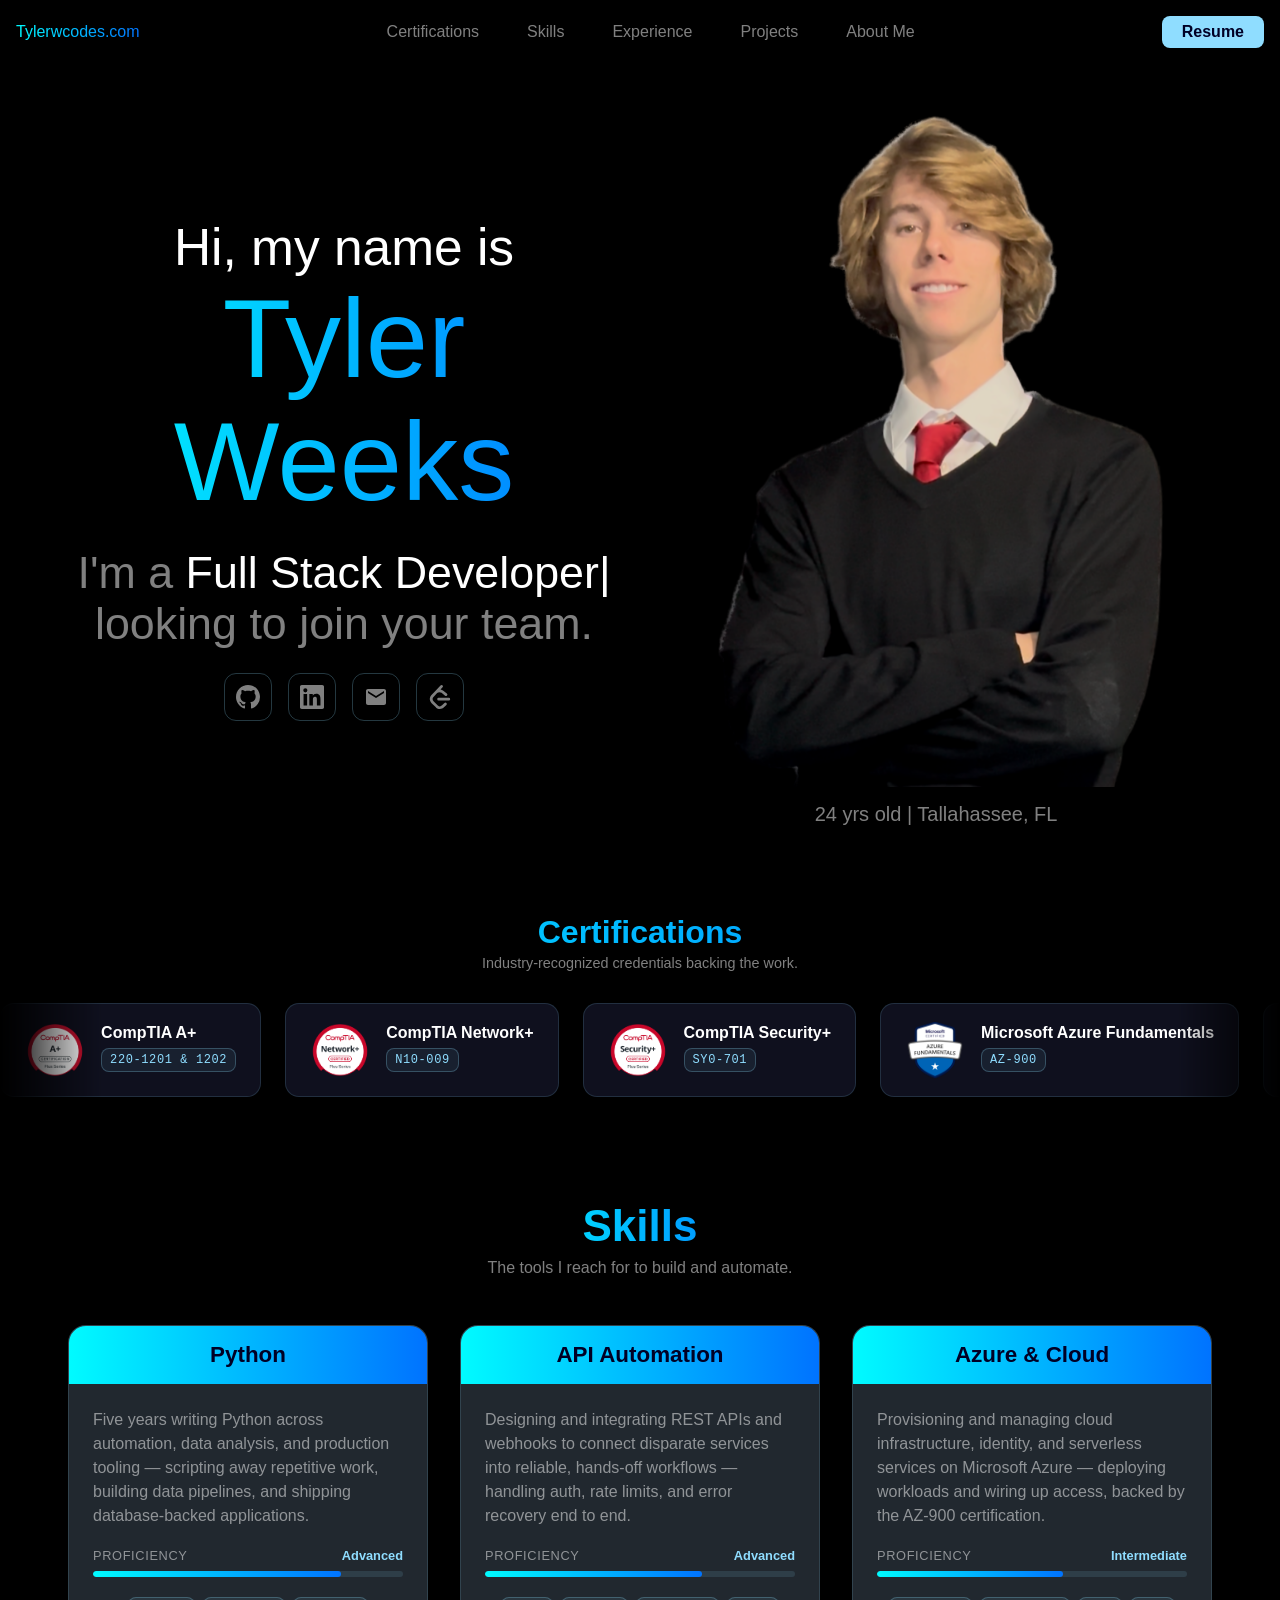
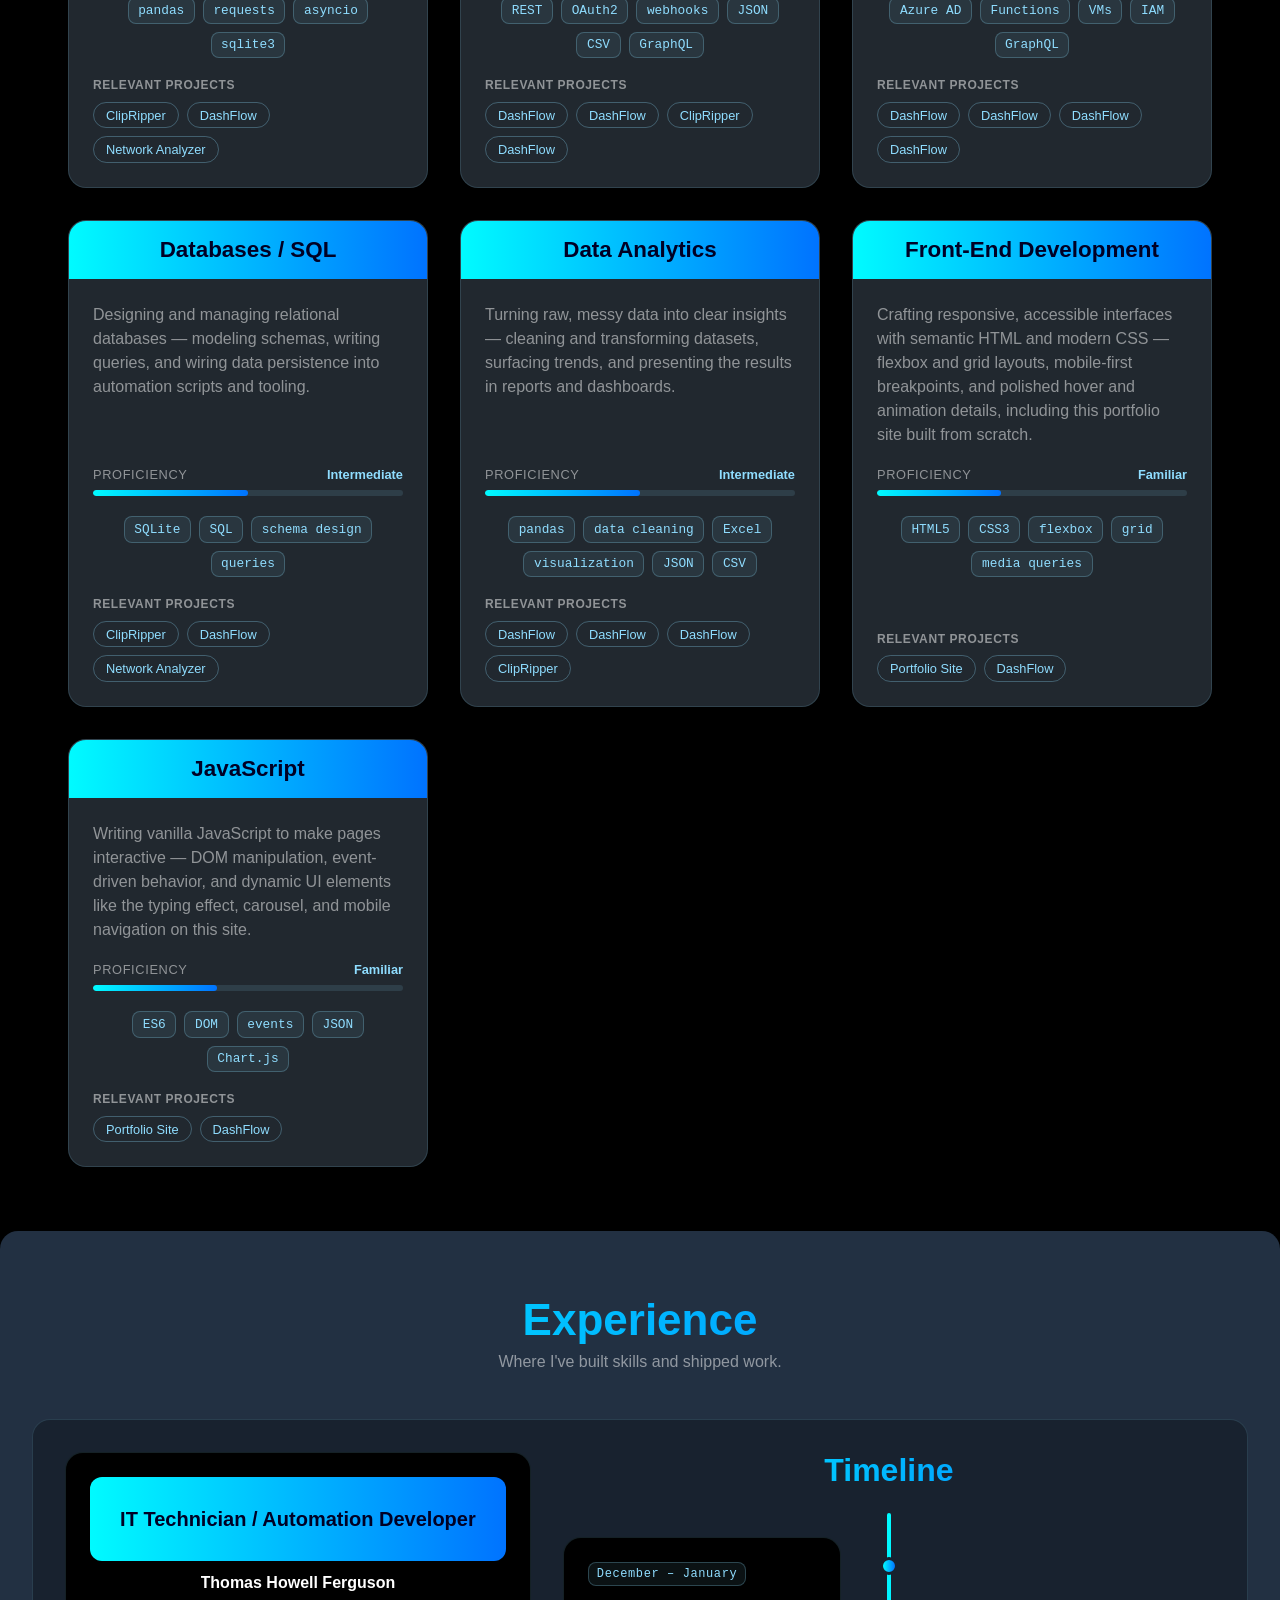
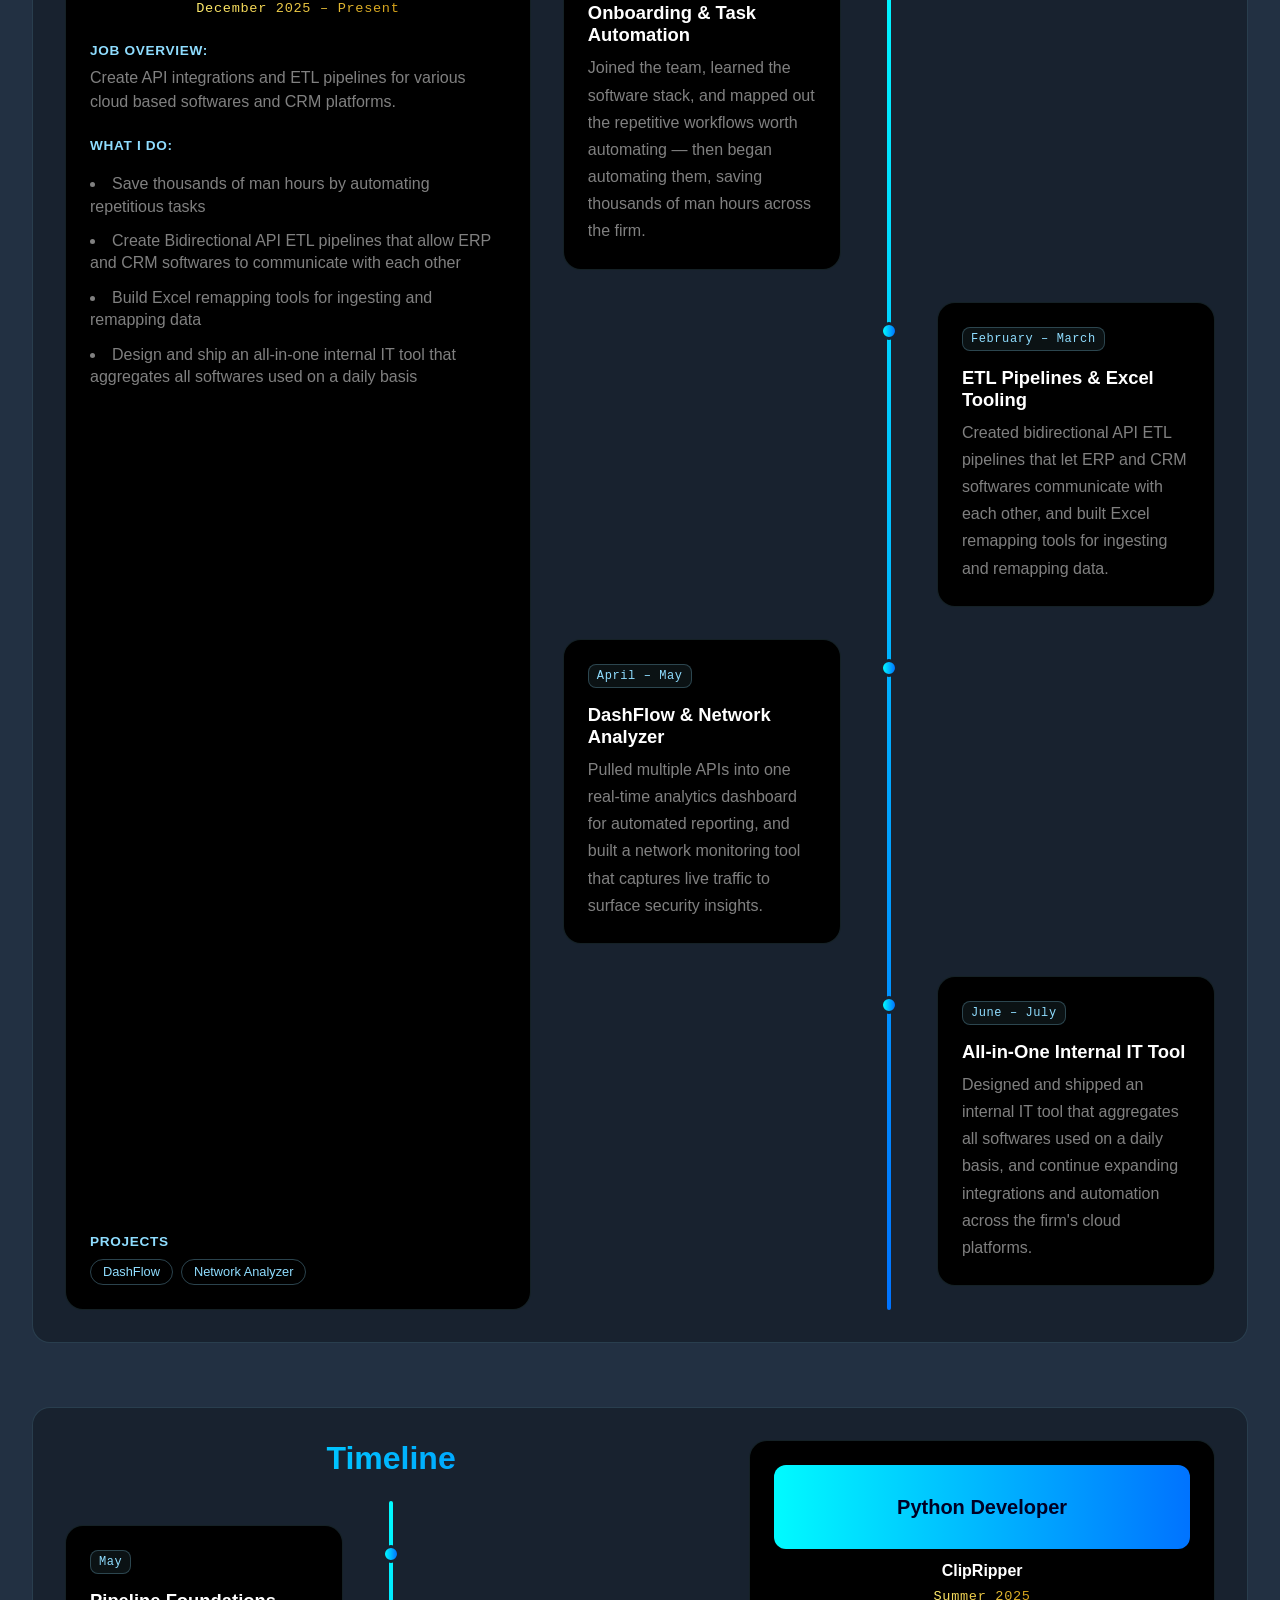
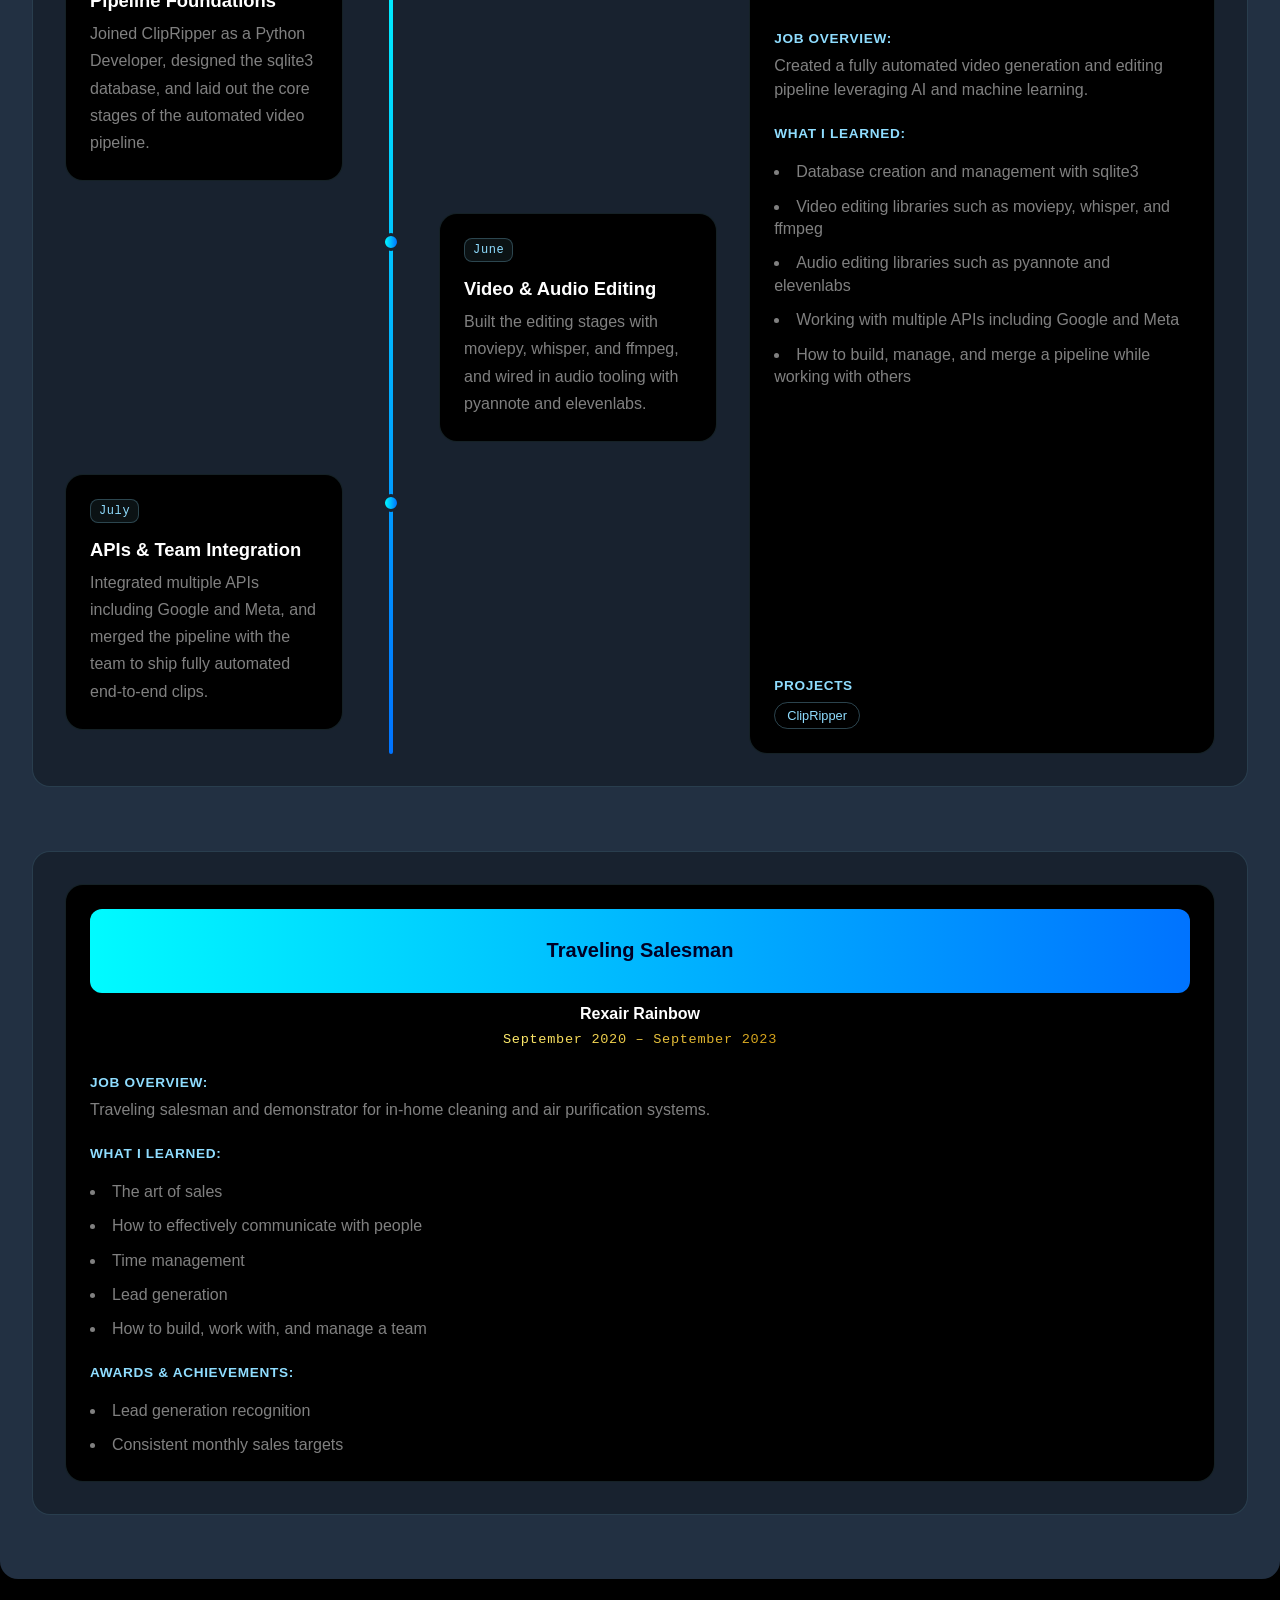
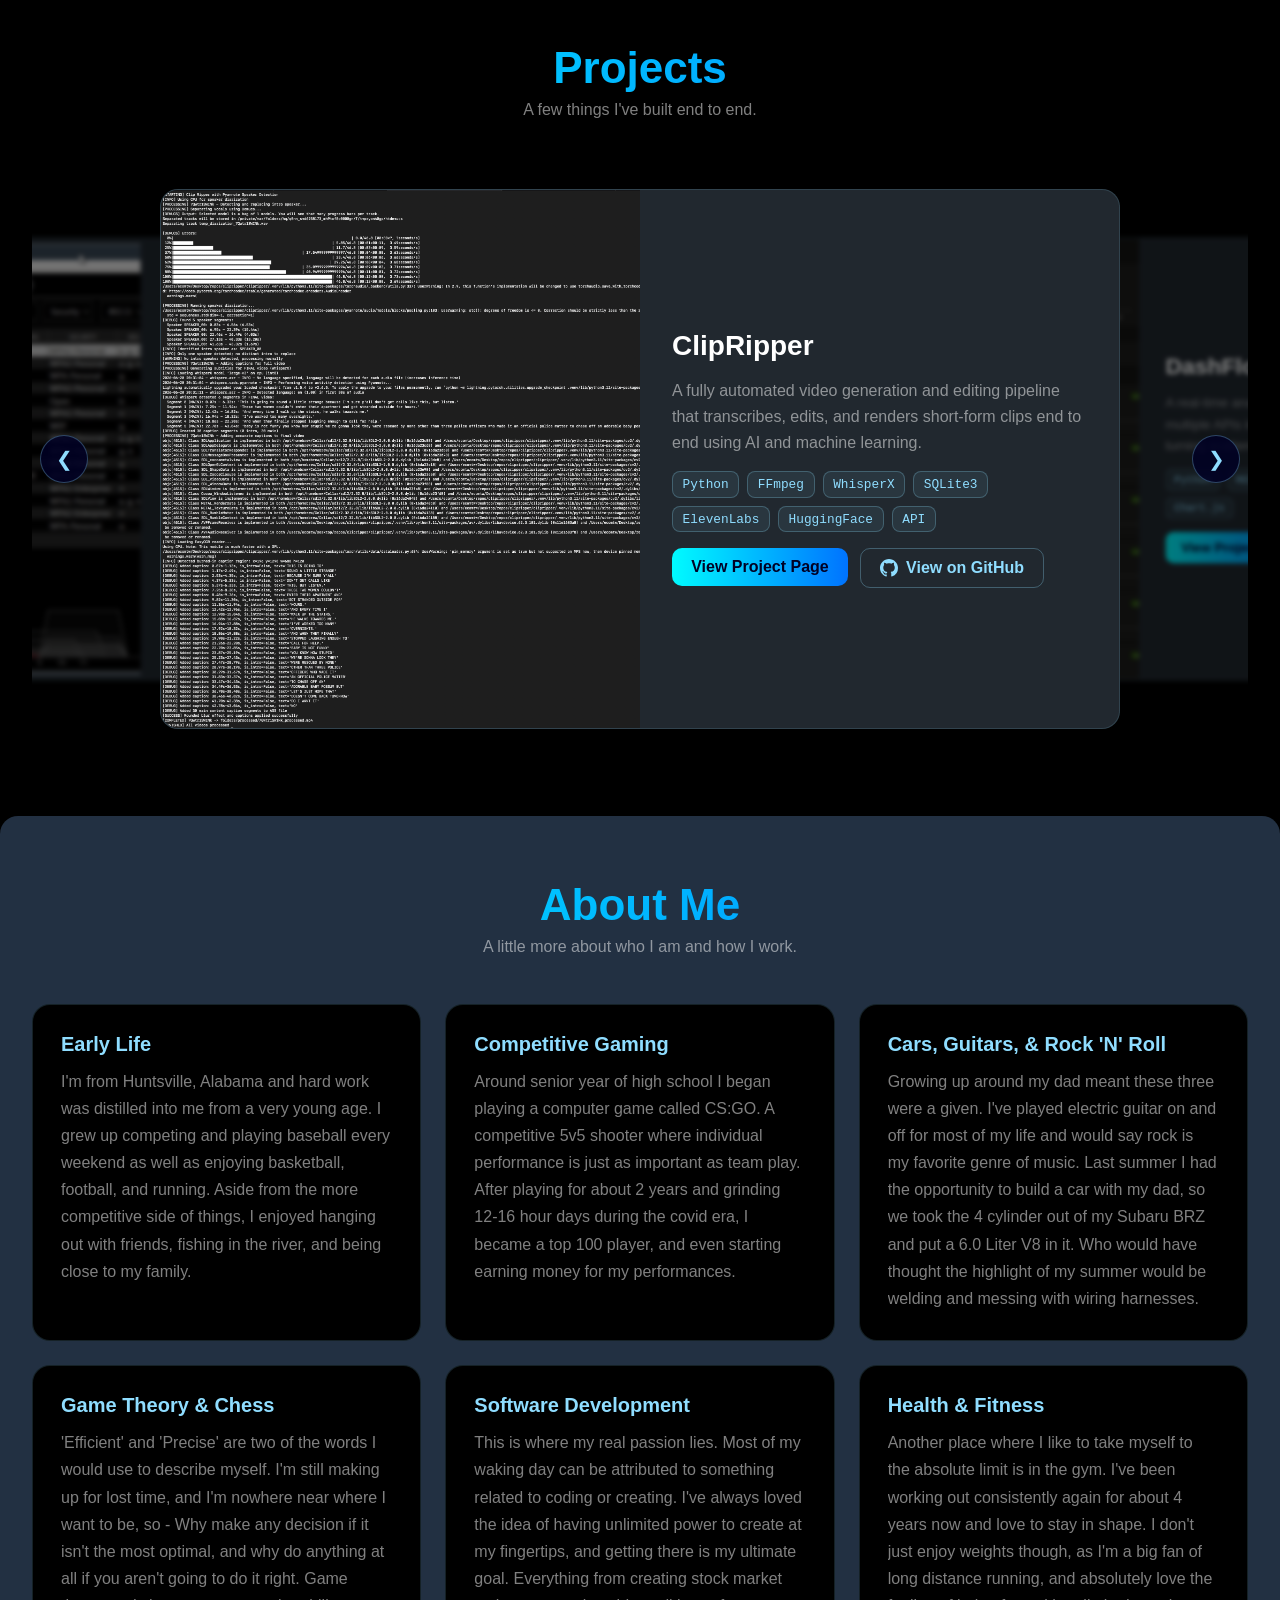
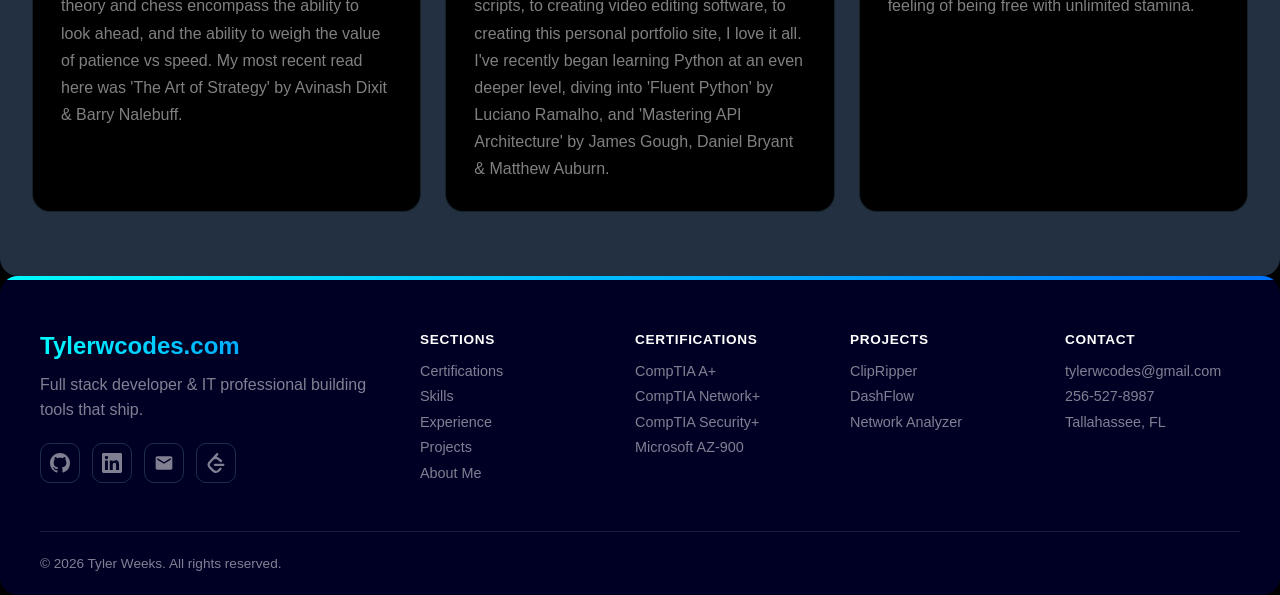
==== commit c0bd946c: "Changed 'About Me' to a card style" ====
--- a/index.html
+++ b/index.html
@@ -490,7 +490,7 @@
                     </div>
                 </div>
             </div>
-            <div class="experience-detail reverse darker">
+            <div class="experience-detail reverse">
                 <div class="experiences experience-detail-left">
                     <div class="experience-card">
                         <h2>Python Developer</h2>
@@ -543,27 +543,29 @@
                     </div>
                 </div>
             </div>
-            <div class="experiences">
-                <div class="experience-card">
-                    <h2>Traveling Salesman</h2>
-                    <p class="experience-company">Rexair Rainbow</p>
-                    <p class="experience-date">September 2020 &ndash; September 2023</p>
-                    <div class="experience-info">
-                        <h4>Job Overview:</h4>
-                        <p>Traveling salesman and demonstrator for in-home cleaning and air purification systems.</p>
-                        <h4>What I Learned:</h4>
-                        <ul>
-                            <li>The art of sales</li>
-                            <li>How to effectively communicate with people</li>
-                            <li>Time management</li>
-                            <li>Lead generation</li>
-                            <li>How to build, work with, and manage a team</li>
-                        </ul>
-                        <h4>Awards &amp; Achievements:</h4>
-                        <ul>
-                            <li>Lead generation recognition</li>
-                            <li>Consistent monthly sales targets</li>
-                        </ul>
+            <div class="experience-detail single">
+                <div class="experiences experience-detail-left">
+                    <div class="experience-card">
+                        <h2>Traveling Salesman</h2>
+                        <p class="experience-company">Rexair Rainbow</p>
+                        <p class="experience-date">September 2020 &ndash; September 2023</p>
+                        <div class="experience-info">
+                            <h4>Job Overview:</h4>
+                            <p>Traveling salesman and demonstrator for in-home cleaning and air purification systems.</p>
+                            <h4>What I Learned:</h4>
+                            <ul>
+                                <li>The art of sales</li>
+                                <li>How to effectively communicate with people</li>
+                                <li>Time management</li>
+                                <li>Lead generation</li>
+                                <li>How to build, work with, and manage a team</li>
+                            </ul>
+                            <h4>Awards &amp; Achievements:</h4>
+                            <ul>
+                                <li>Lead generation recognition</li>
+                                <li>Consistent monthly sales targets</li>
+                            </ul>
+                        </div>
                     </div>
                 </div>
             </div>
--- a/styles.css
+++ b/styles.css
@@ -1067,18 +1067,13 @@
     display: grid;
     grid-template-columns: 5fr 7fr;
     gap: 2rem;
-    margin-bottom: 16rem;
+    margin-bottom: 4rem;
     background-color: rgb(24, 34, 47);
     border: 1px solid rgba(143, 221, 255, 0.15);
     border-radius: 18px;
     padding: 2rem;
 }
 
-/* variant pane with a slightly darker background */
-.experience-detail.darker {
-    background-color: rgb(17, 25, 36);
-}
-
 .experience-detail:last-child {
     margin-bottom: 0;
 }
@@ -1086,6 +1081,11 @@
 /* stretch the single card to match the timeline column's height */
 .experience-detail-left {
     grid-auto-rows: 1fr;
+}
+
+/* pane variant for a job with no timeline: the card fills the full width */
+.experience-detail.single {
+    grid-template-columns: 1fr;
 }
 
 /* mirrored variant: timeline on the left, card on the right
@@ -1165,10 +1165,6 @@
     z-index: 1;
 }
 
-.experience-detail.darker .timeline-item::before {
-    border-color: rgb(17, 25, 36);
-}
-
 .timeline-item:nth-child(even)::before {
     right: auto;
     left: -9px;
@@ -1235,8 +1231,8 @@
 }
 
 .about-sections {
-    display: flex;
-    flex-direction: column;
+    display: grid;
+    grid-template-columns: repeat(auto-fit, minmax(min(340px, 100%), 1fr));
     gap: 1.5rem;
     text-align: left;
 }
@@ -1246,6 +1242,13 @@
     border: 1px solid rgba(143, 221, 255, 0.15);
     border-radius: 18px;
     padding: 1.75rem;
+    transition: transform 0.25s ease, box-shadow 0.25s ease, border-color 0.25s ease;
+}
+
+.about-block:hover {
+    transform: translateY(-6px);
+    border-color: rgba(143, 221, 255, 0.5);
+    box-shadow: 0 12px 30px rgba(0, 115, 255, 0.25);
 }
 
 .about-block h3 {
@@ -1401,7 +1404,7 @@
     .experience-detail,
     .experience-detail.reverse {
         grid-template-columns: 1fr;
-        margin-bottom: 10rem;
+        margin-bottom: 2.5rem;
     }
 
     .experience-detail.reverse .experience-timeline {
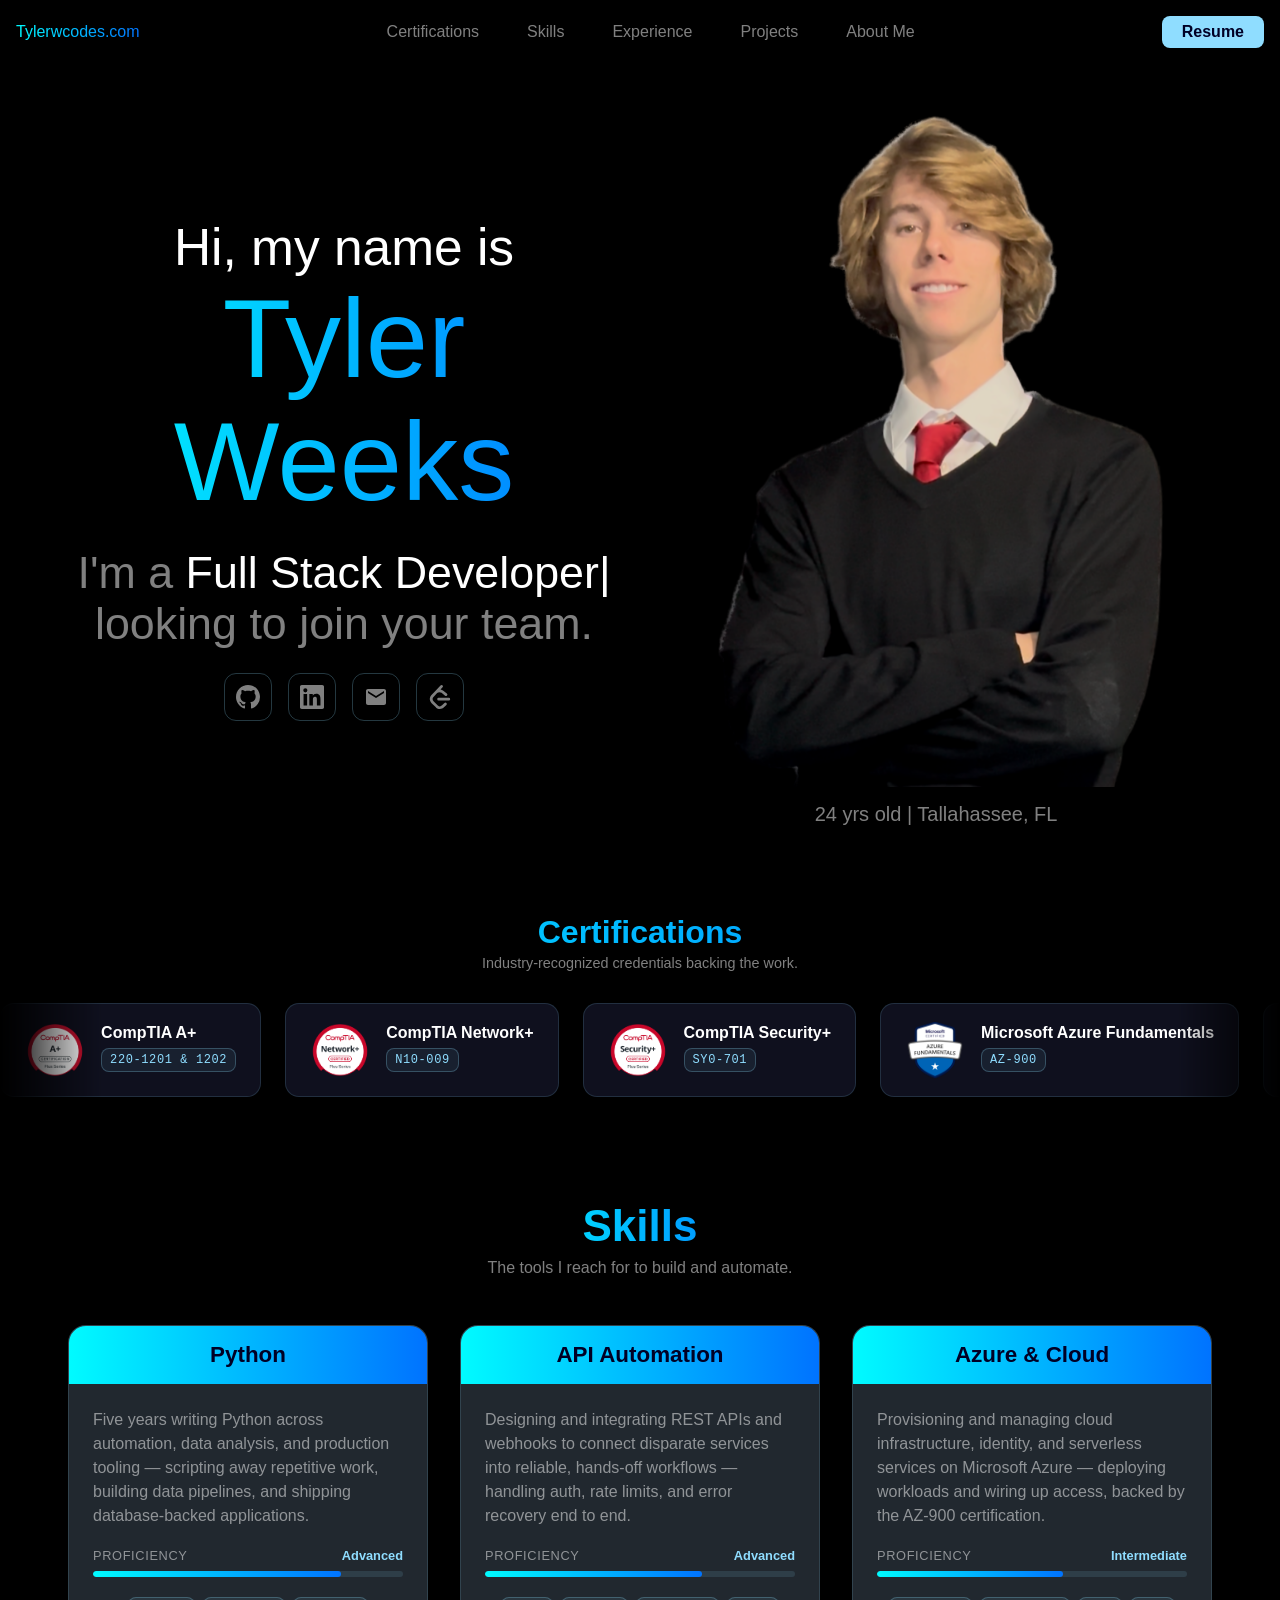
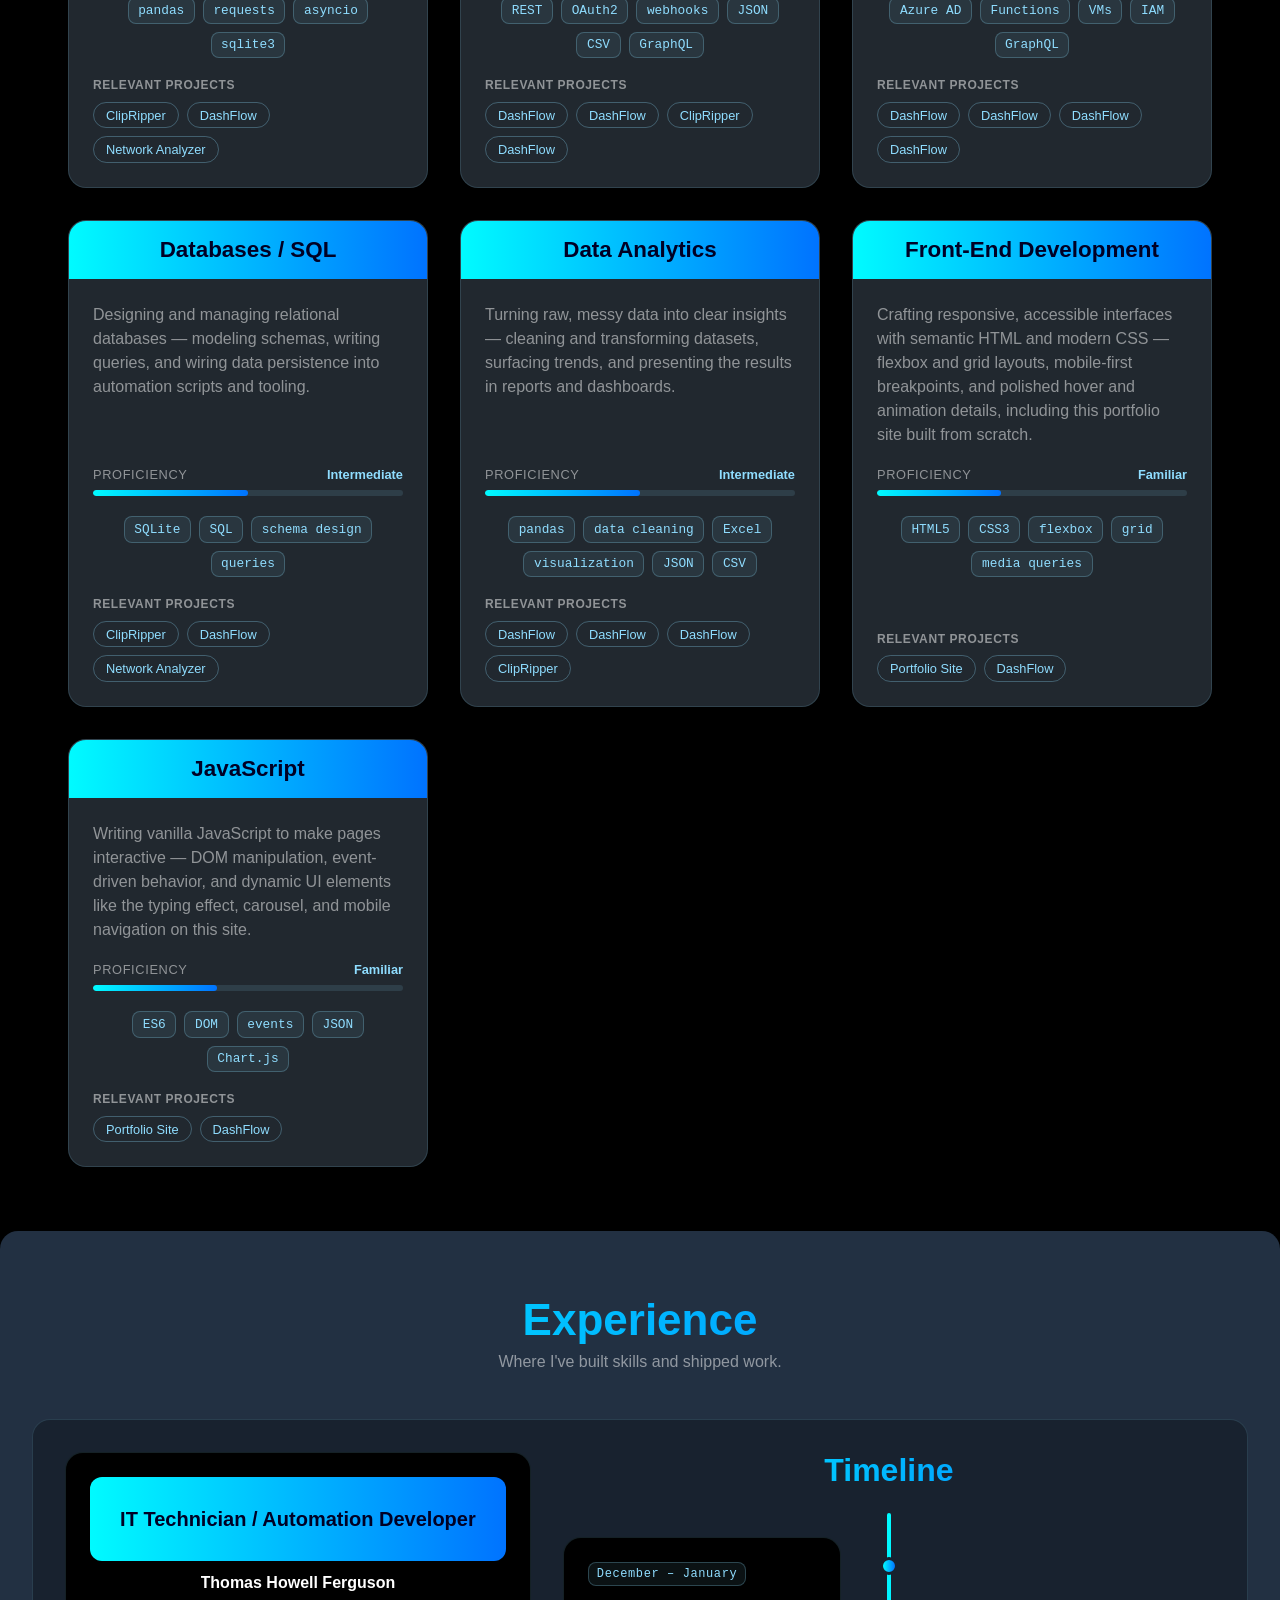
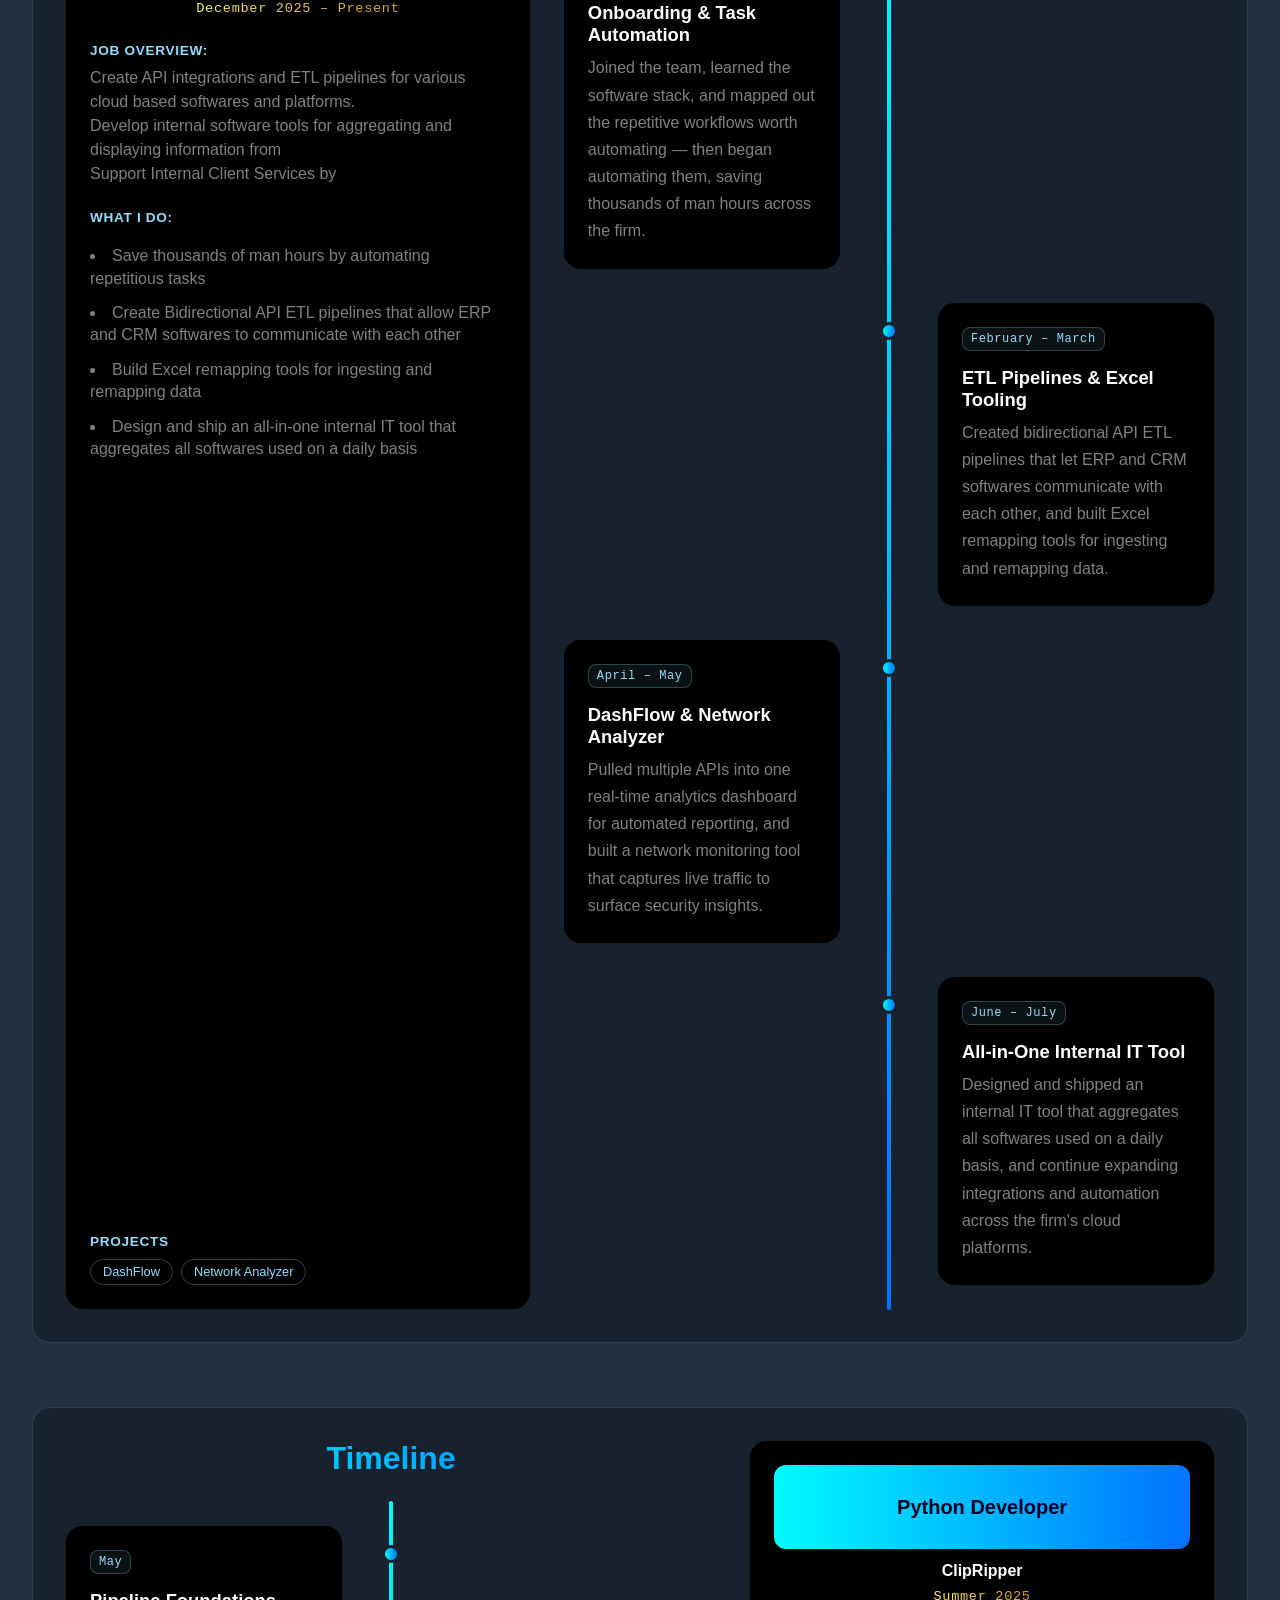
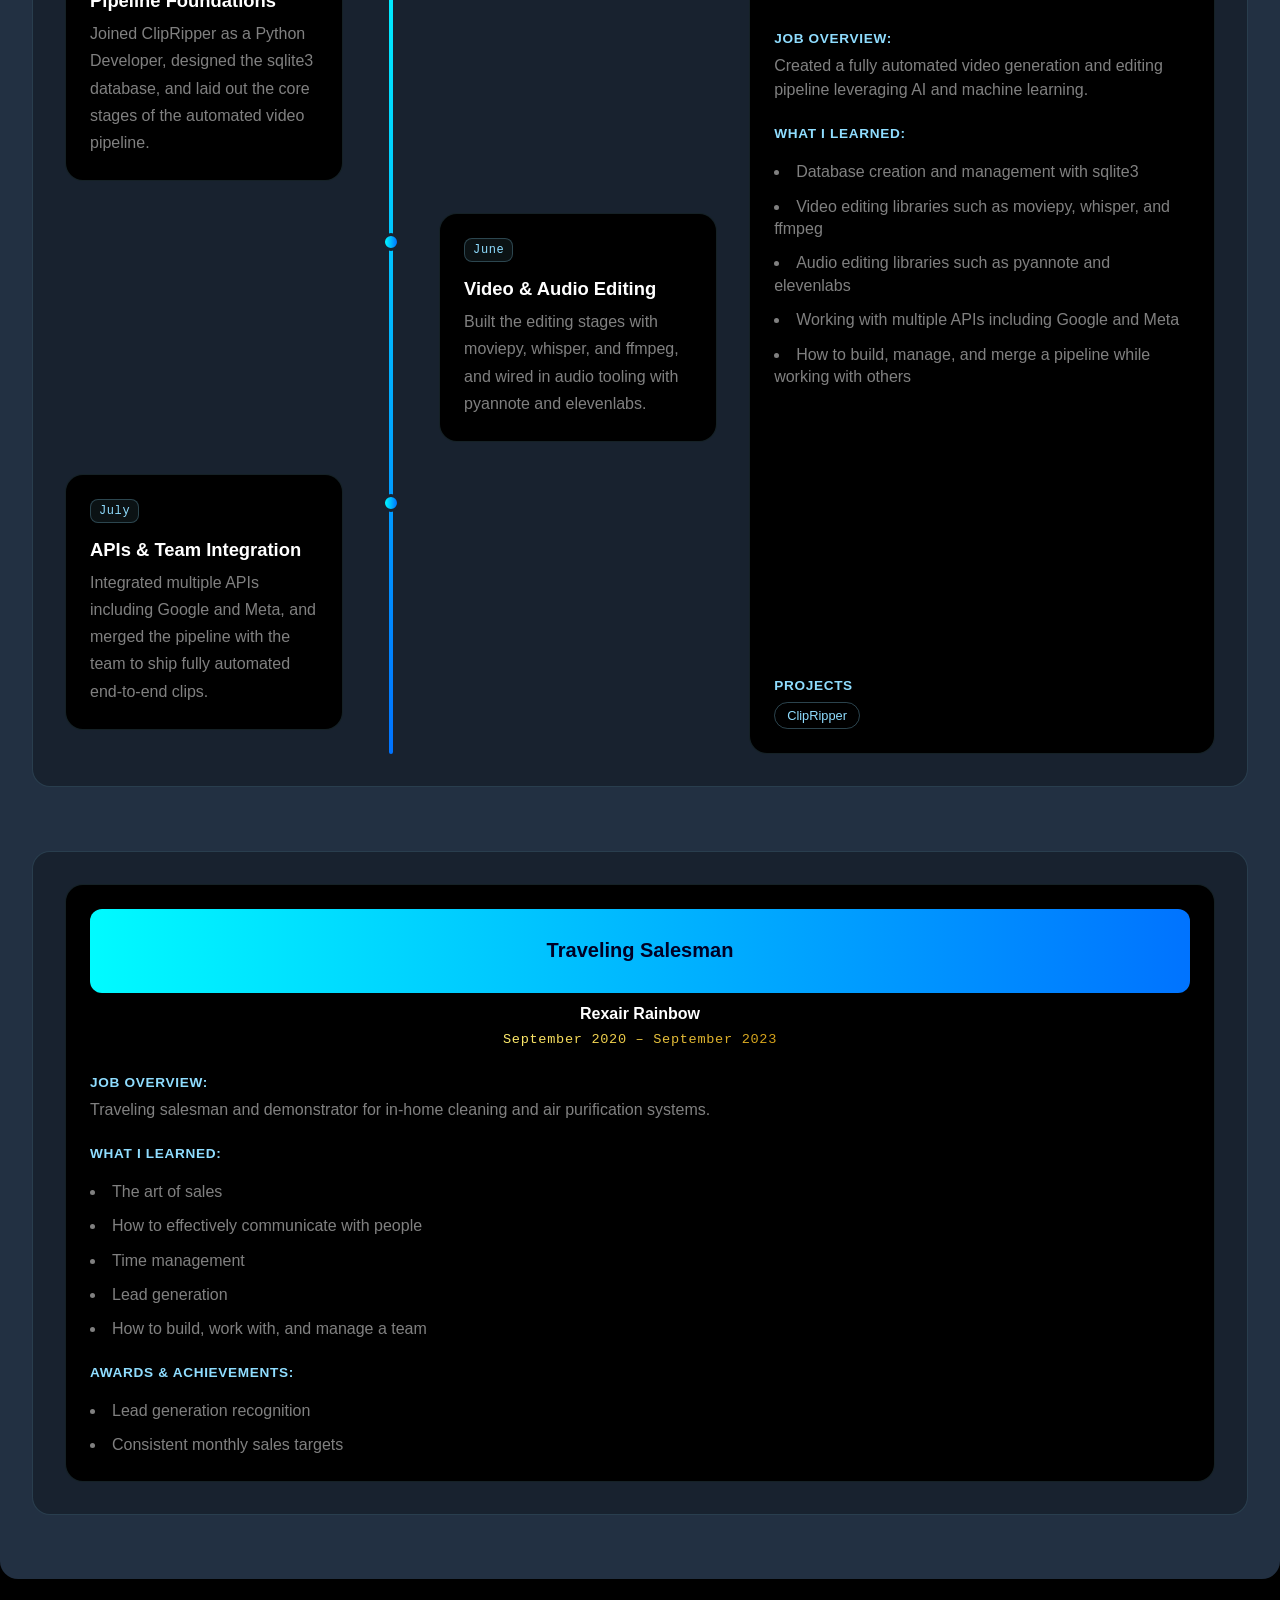
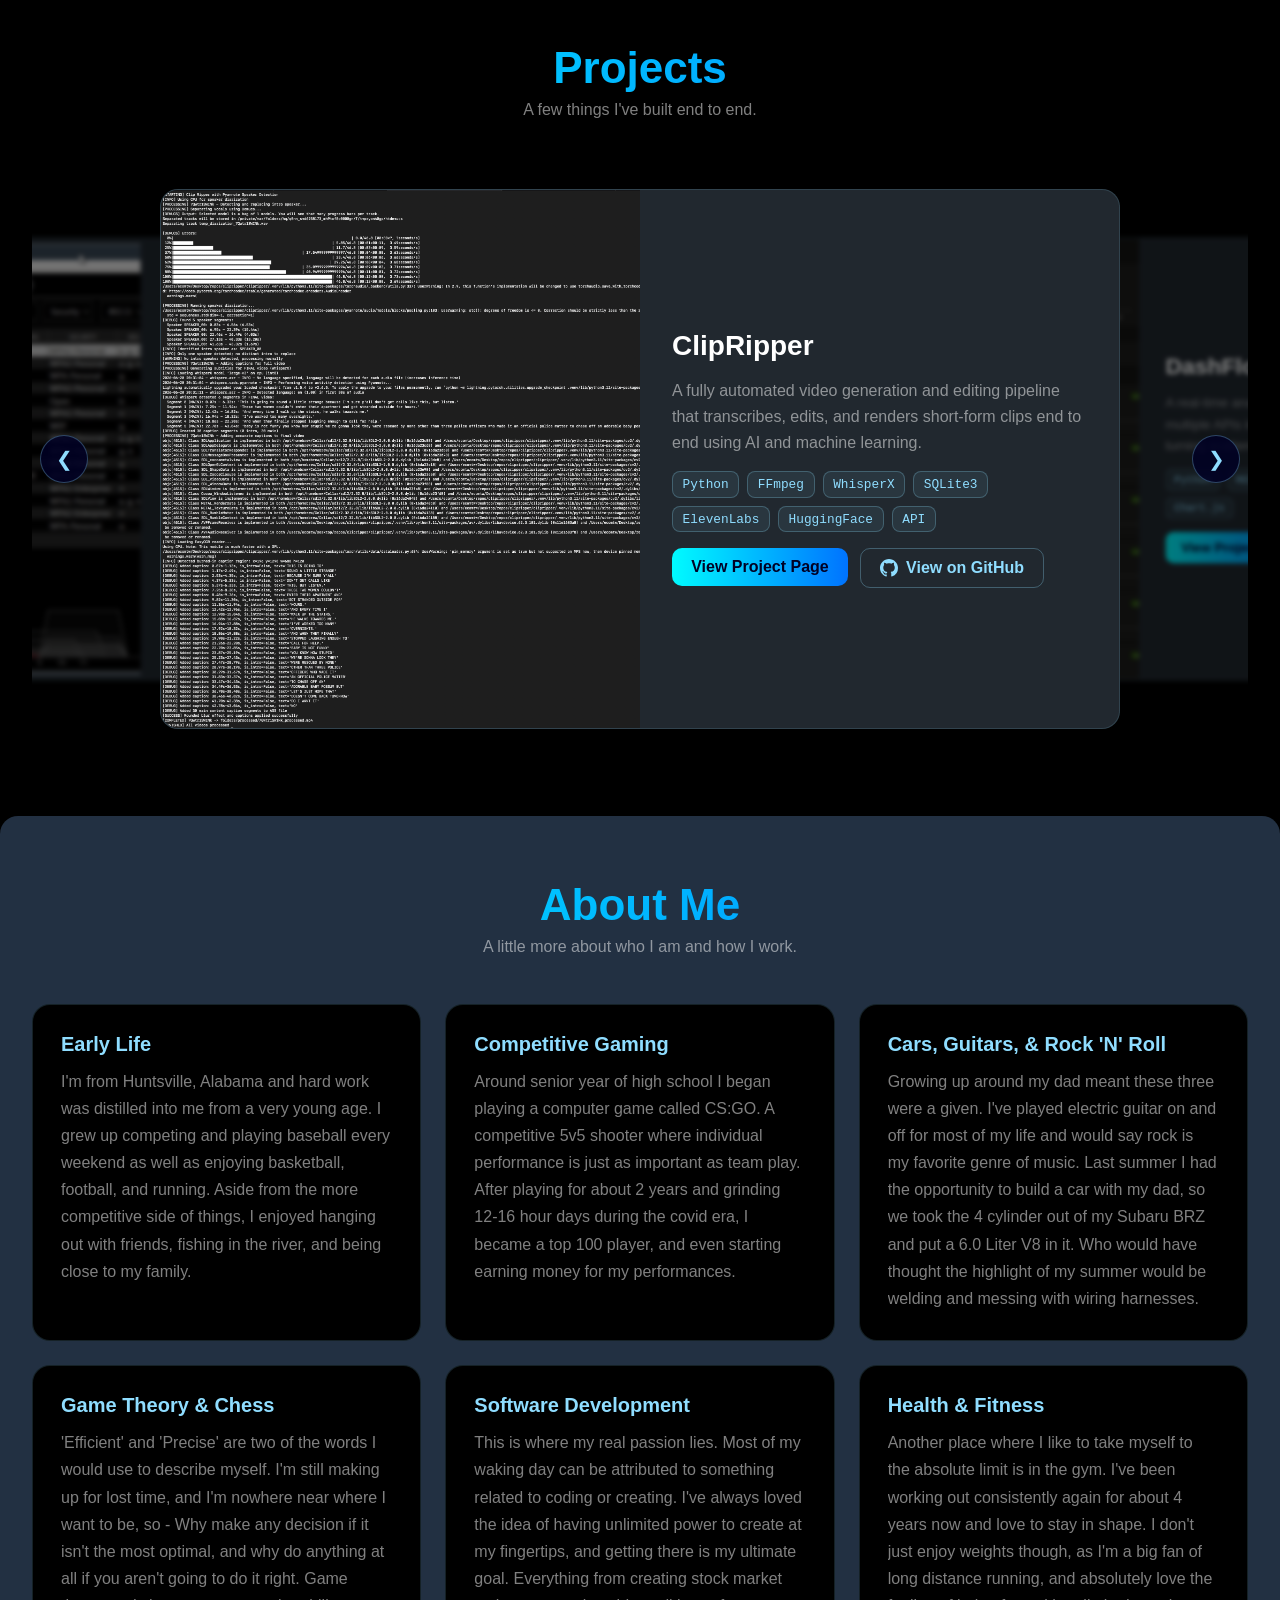
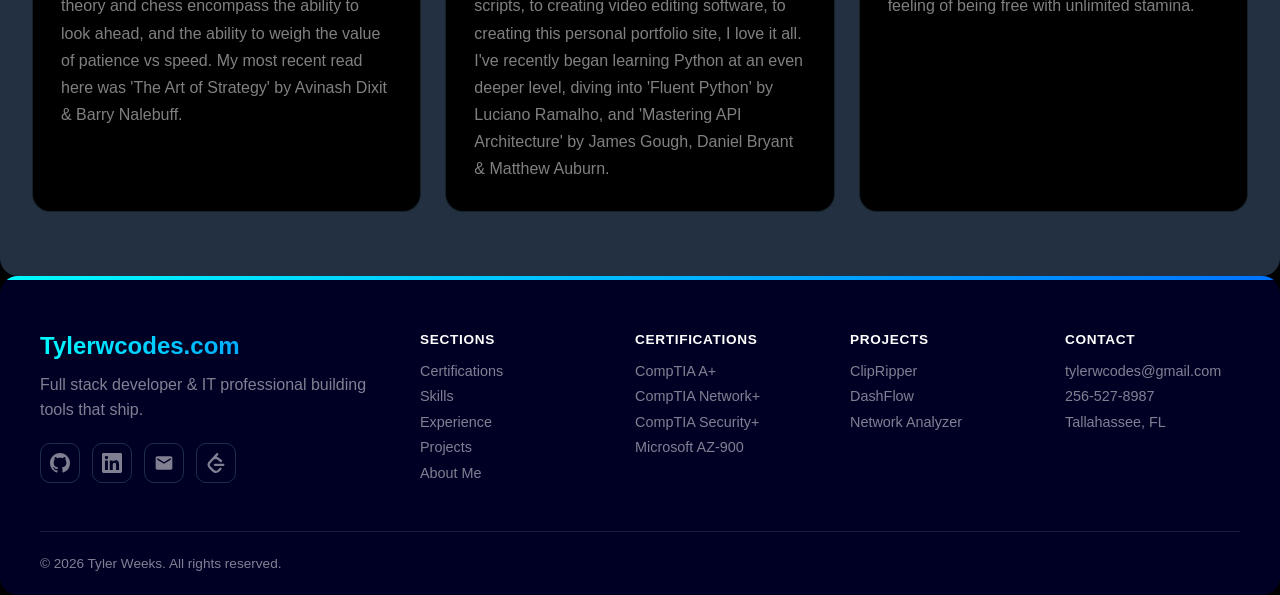
==== commit 6a7fd4ae: "Updated resume ref" ====
--- a/index.html
+++ b/index.html
@@ -438,7 +438,9 @@
                         <p class="experience-date">December 2025 &ndash; Present</p>
                         <div class="experience-info">
                             <h4>Job Overview:</h4>
-                            <p>Create API integrations and ETL pipelines for various cloud based softwares and CRM platforms.</p>
+                            <p>Create API integrations and ETL pipelines for various cloud based softwares and platforms.</p>
+                            <p>Develop internal software tools for aggregating and displaying information from </p>
+                            <p>Support Internal Client Services by </p>
                             <h4>What I Do:</h4>
                             <ul>
                                 <li>Save thousands of man hours by automating repetitious tasks</li>
--- a/styles.css
+++ b/styles.css
@@ -408,6 +408,39 @@
     color: var(--greyed-out);
     font-size: 1rem;
     margin-bottom: 3rem;
+}
+
+/* skill tab selector — hidden while the grid has room for the cards;
+   the 1024px media query below swaps the grid for these tabs */
+.skills-tabs {
+    display: none;
+    flex-wrap: wrap;
+    justify-content: center;
+    gap: 0.5rem;
+    margin-bottom: 2rem;
+}
+
+.skills-tab {
+    font-family: inherit;
+    font-size: 0.85rem;
+    color: var(--bright-blue);
+    background-color: rgba(143, 221, 255, 0.08);
+    border: 1px solid rgba(143, 221, 255, 0.3);
+    border-radius: 999px;
+    padding: 0.4rem 0.9rem;
+    transition: background-color 0.2s ease, color 0.2s ease, border-color 0.2s ease;
+}
+
+.skills-tab:hover {
+    color: white;
+    border-color: rgba(143, 221, 255, 0.6);
+}
+
+.skills-tab.active {
+    color: rgb(0, 0, 37);
+    font-weight: bold;
+    background: linear-gradient(90deg, rgb(0, 251, 255), rgb(0, 115, 255));
+    border-color: transparent;
 }
 
 .skills-container {
@@ -1399,6 +1432,21 @@
 }
 
 @media only screen and (max-width: 1024px) {
+    /* the skills grid is down to two columns here, which wraps the seven
+       cards past three rows — swap it for the tab selector, one card shown
+       at a time (.tabbed is added by JS, so the grid survives without it) */
+    .skills-tabs {
+        display: flex;
+    }
+
+    .skills-container.tabbed > .skill {
+        display: none;
+    }
+
+    .skills-container.tabbed > .skill.tab-active {
+        display: grid;
+    }
+
     /* stack the expanded experience blocks: card on top, timeline below
        (.reverse listed too — its two-class selector outweighs .experience-detail) */
     .experience-detail,
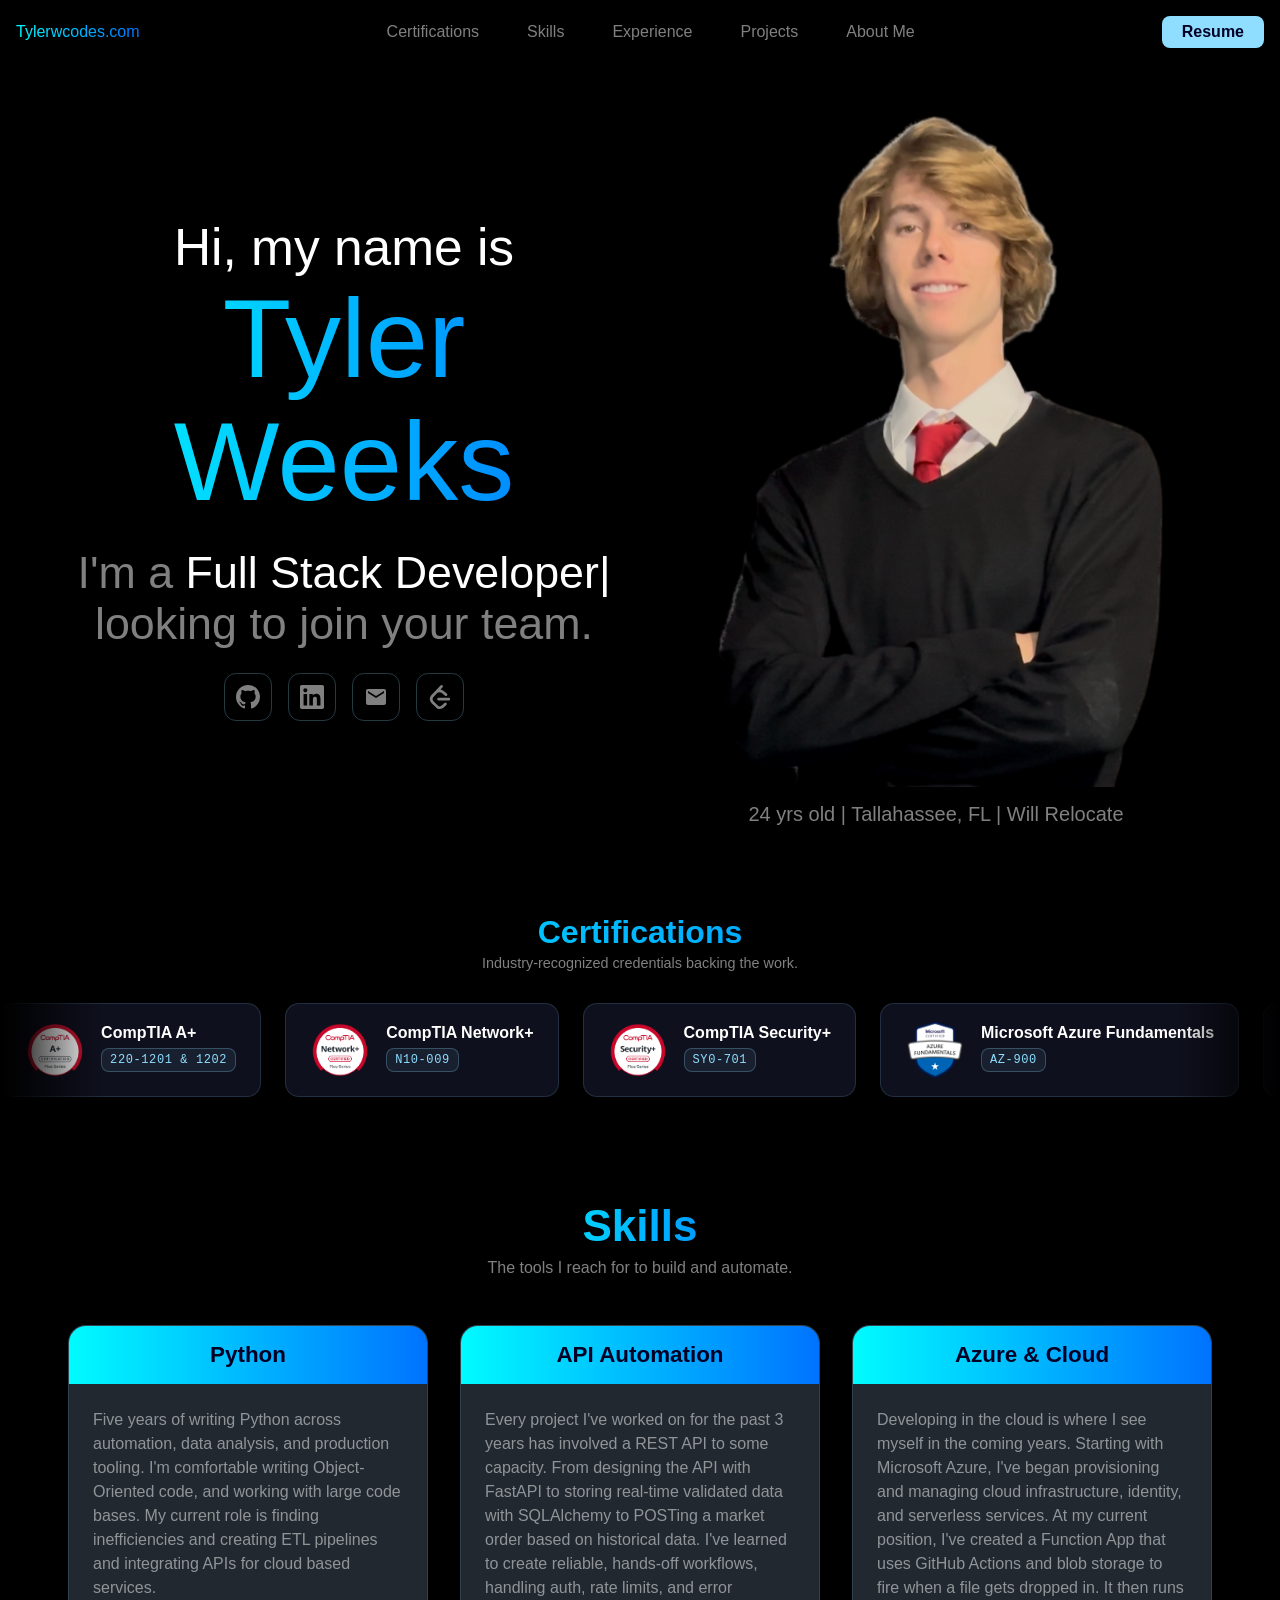
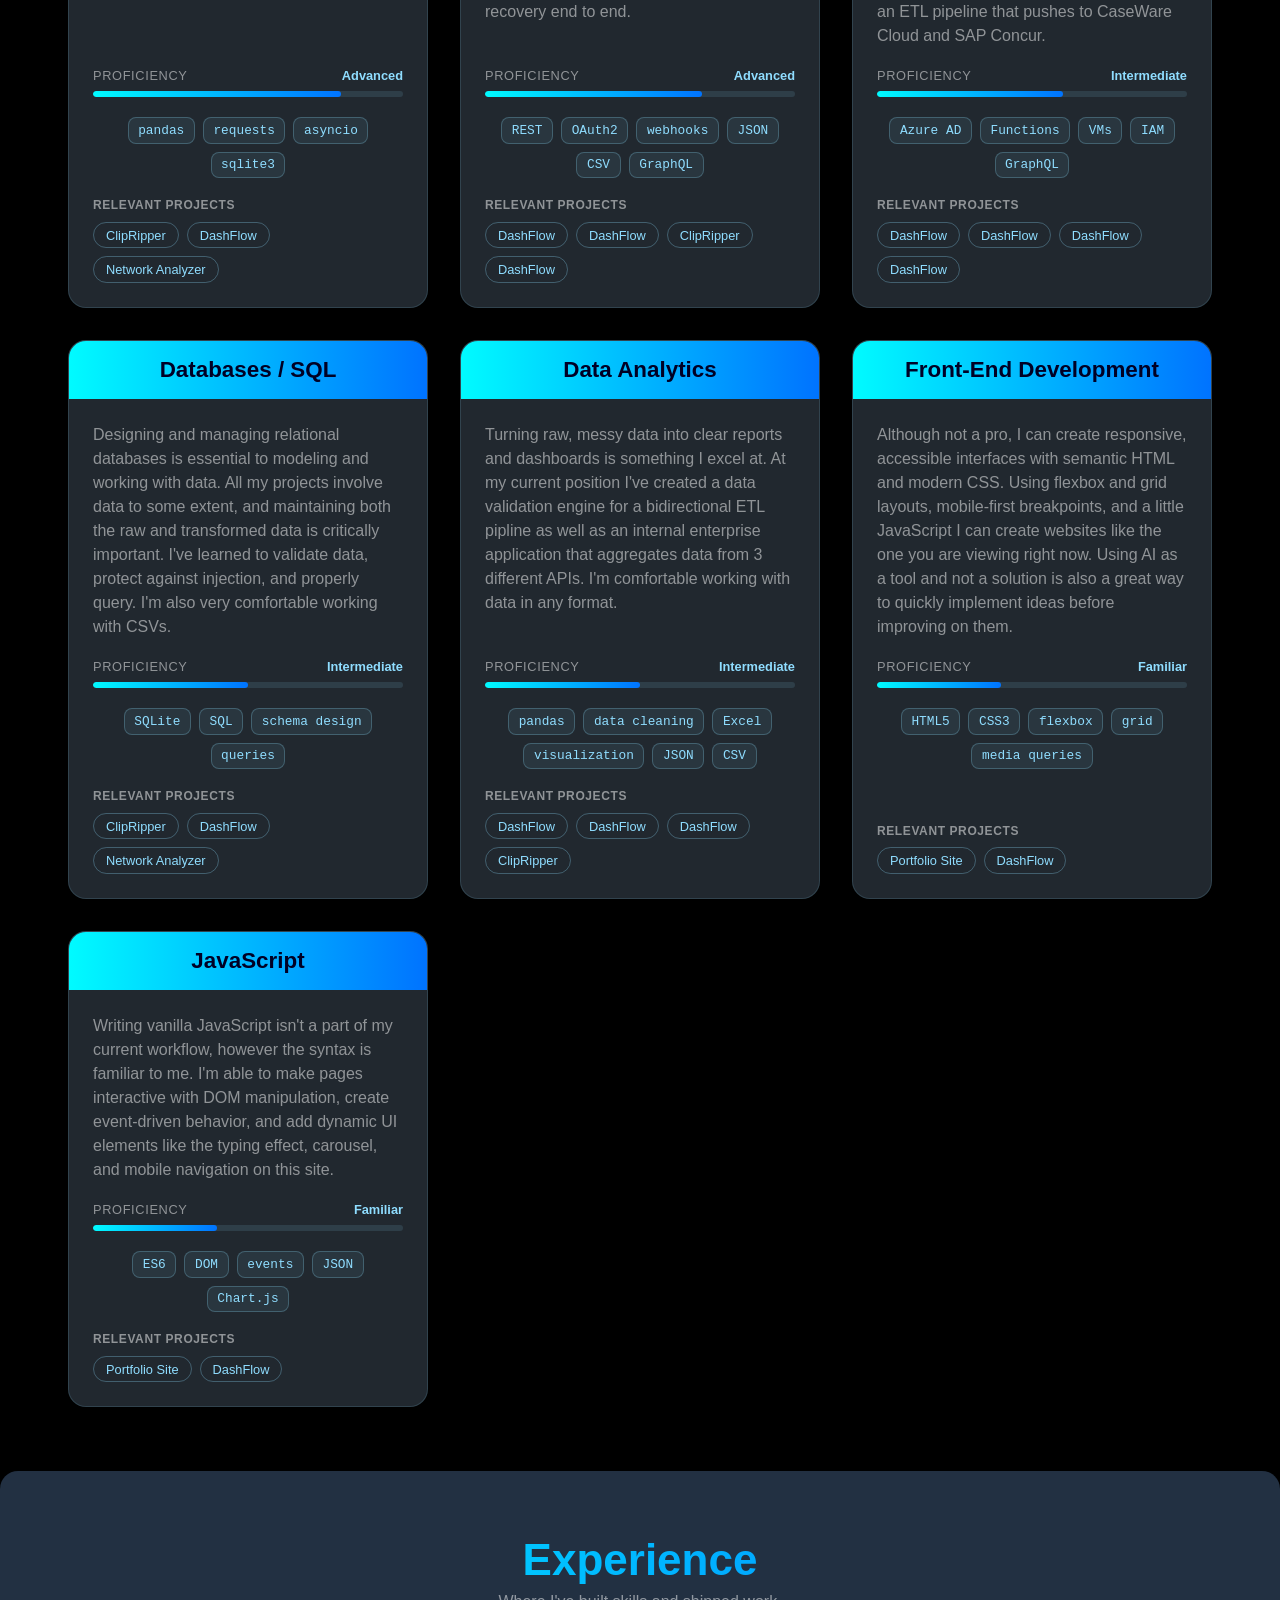
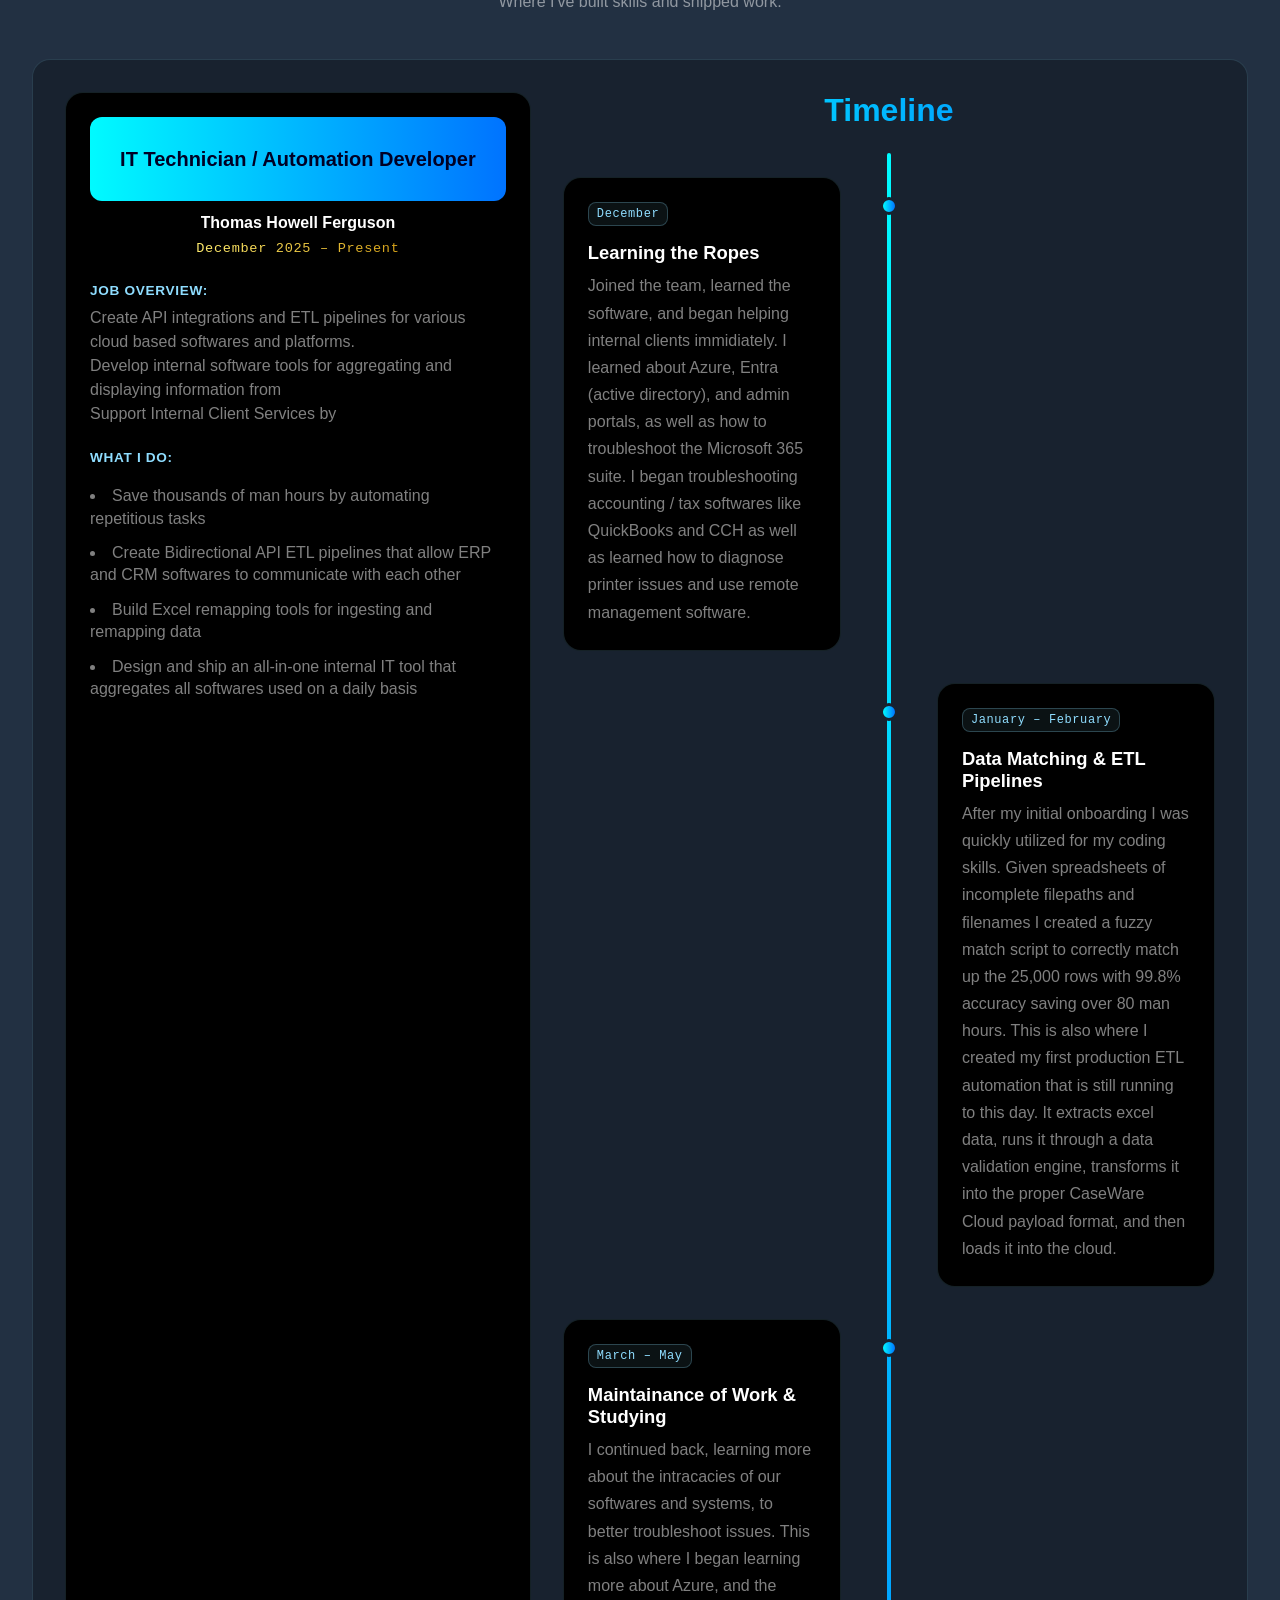
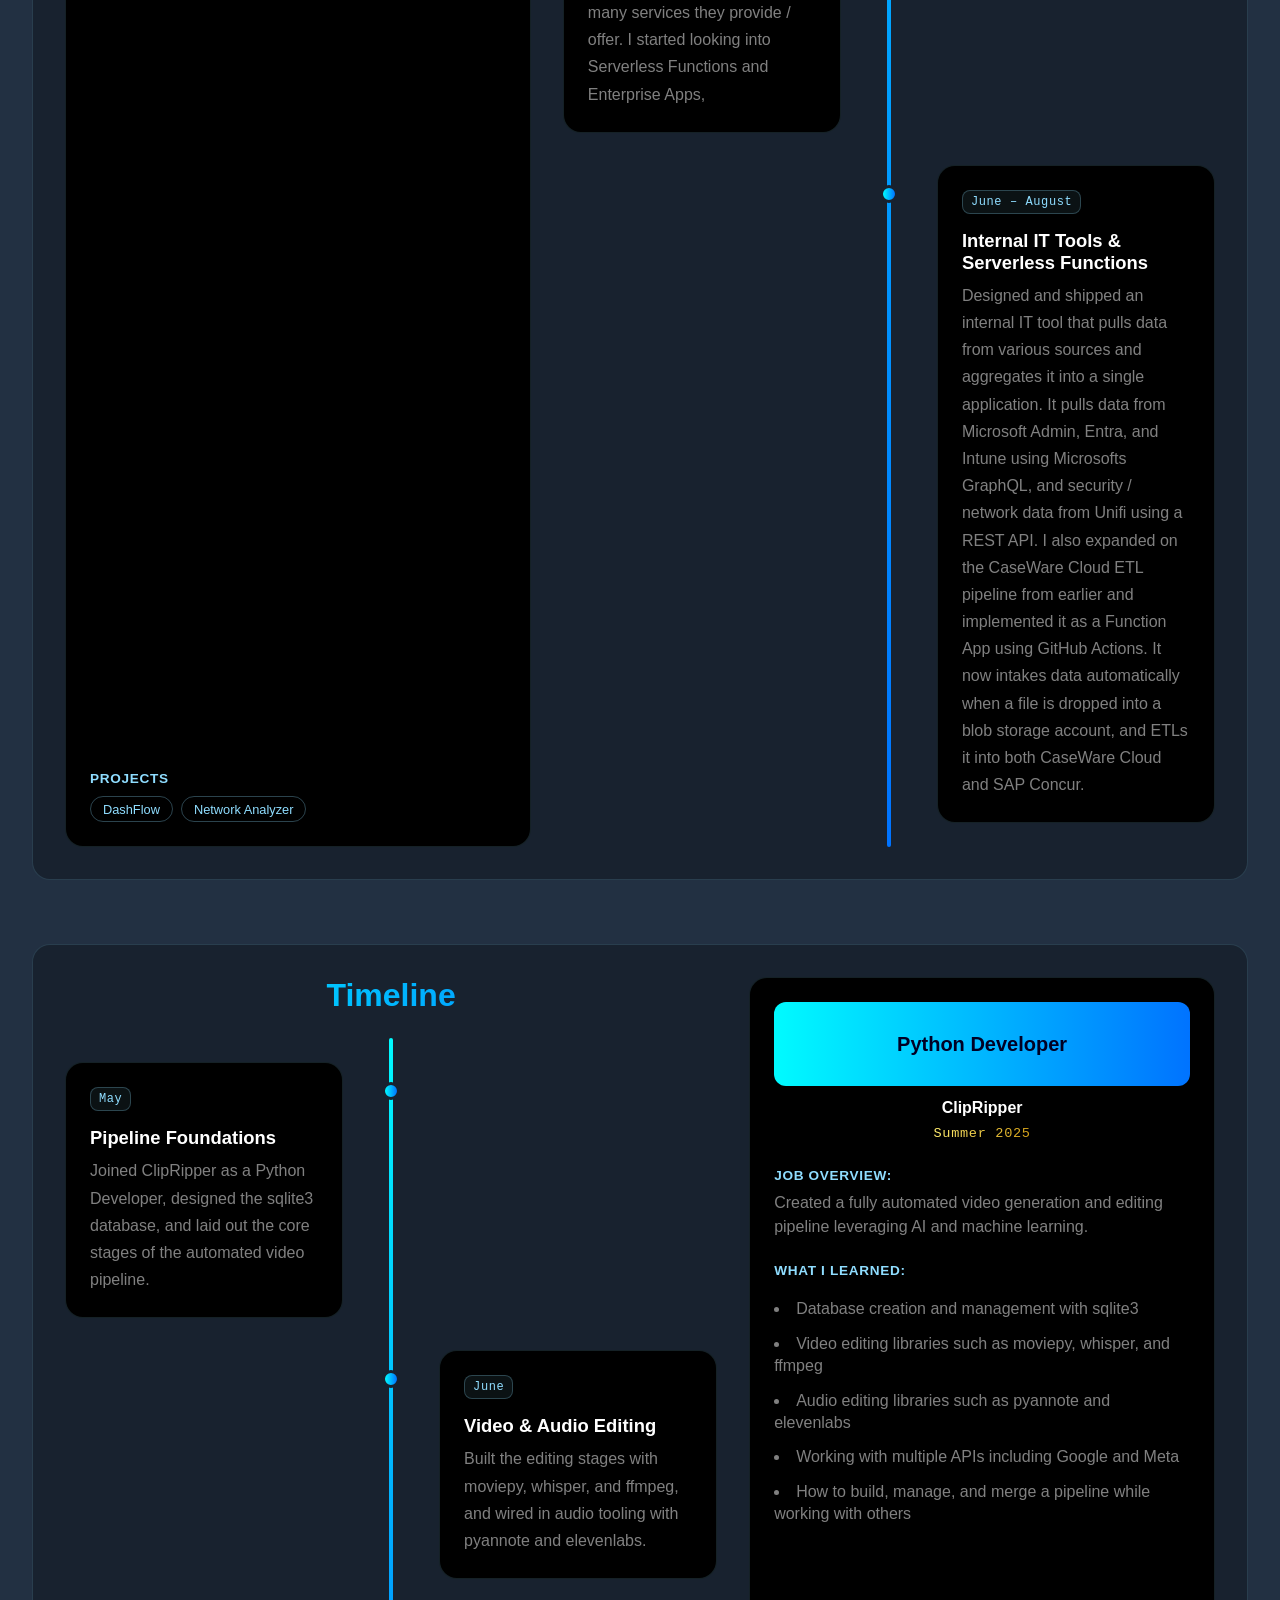
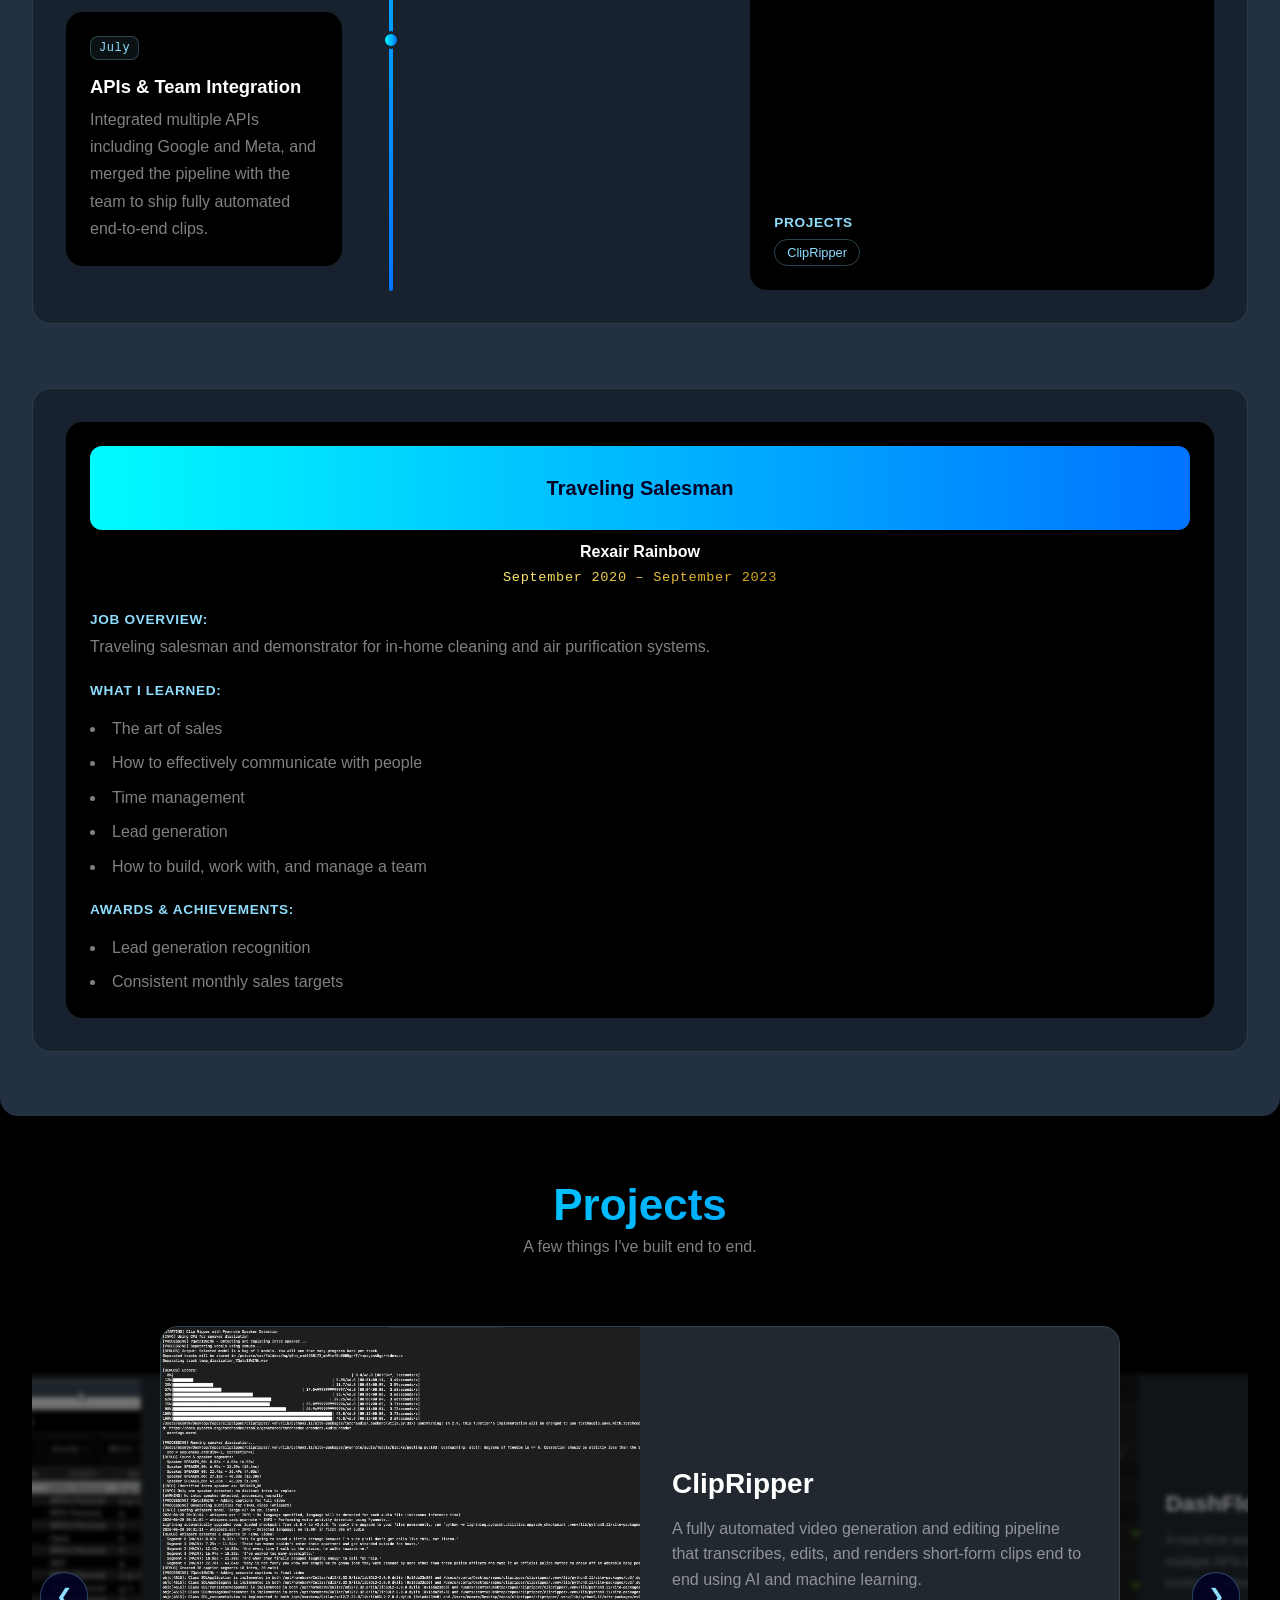
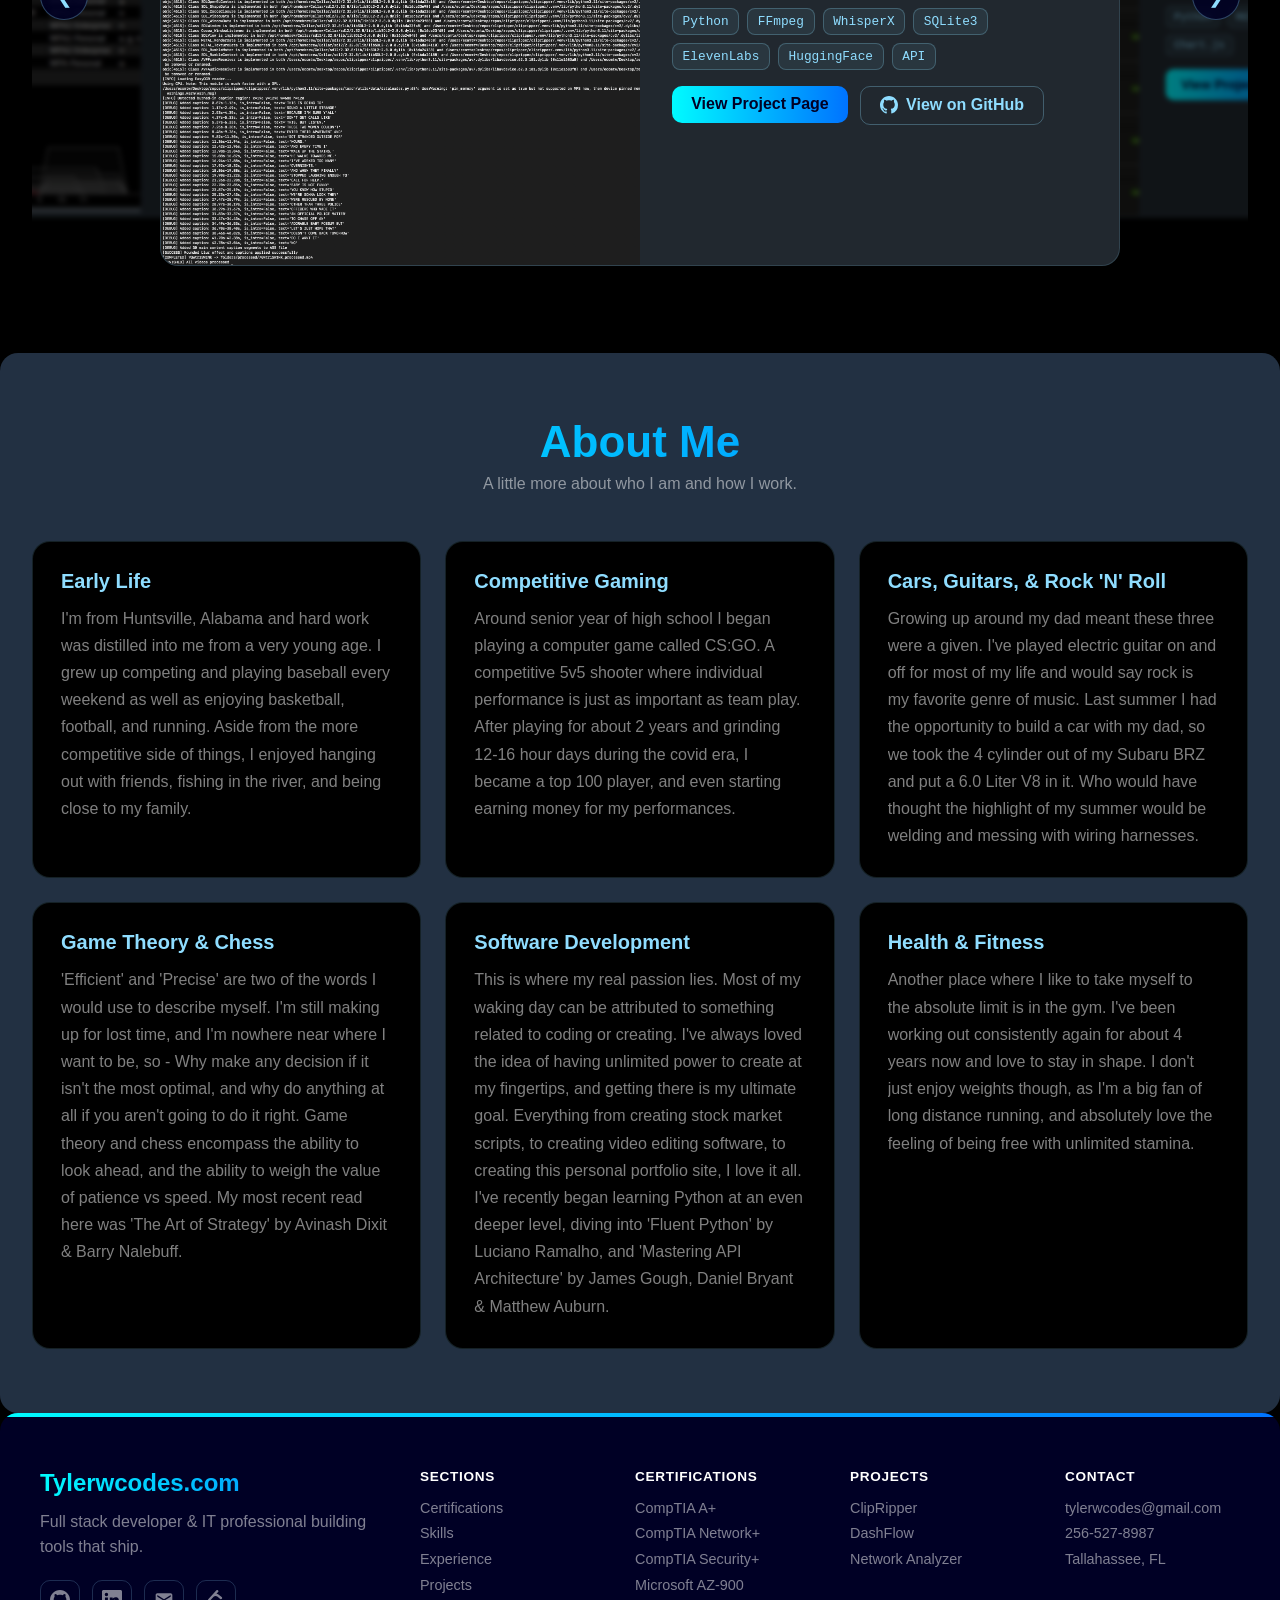
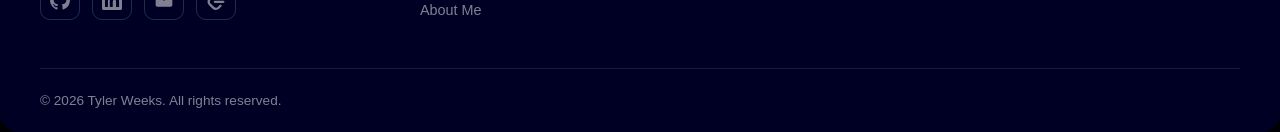
==== commit 96bb488d: "Updated the Skills section and began updating the Experience section" ====
--- a/index.html
+++ b/index.html
@@ -63,7 +63,7 @@
                     <img src="imgs/pic.png" alt="picture of me">
                 </div>
                 <div class="landing-right-info">
-                    <p>24 yrs old | Tallahassee, FL</p>
+                    <p>24 yrs old | Tallahassee, FL | Will Relocate</p>
                 </div>
             </div>
         </section>
@@ -203,7 +203,7 @@
                         <h4>Python</h4>
                     </div>
                     <div class="skill-info">
-                        <p>Five years writing Python across automation, data analysis, and production tooling — scripting away repetitive work, building data pipelines, and shipping database-backed applications.</p>
+                        <p>Five years of writing Python across automation, data analysis, and production tooling. I'm comfortable writing Object-Oriented code, and working with large code bases. My current role is finding inefficiencies and creating ETL pipelines and integrating APIs for cloud based services.</p>
                         <div class="skill-proficiency">
                             <div class="skill-proficiency-head">
                                 <span>Proficiency</span>
@@ -234,7 +234,7 @@
                         <h4>API Automation</h4>
                     </div>
                     <div class="skill-info">
-                        <p>Designing and integrating REST APIs and webhooks to connect disparate services into reliable, hands-off workflows — handling auth, rate limits, and error recovery end to end.</p>
+                        <p>Every project I've worked on for the past 3 years has involved a REST API to some capacity. From designing the API with FastAPI to storing real-time validated data with SQLAlchemy to POSTing a market order based on historical data. I've learned to create reliable, hands-off workflows, handling auth, rate limits, and error recovery end to end.</p>
                         <div class="skill-proficiency">
                             <div class="skill-proficiency-head">
                                 <span>Proficiency</span>
@@ -268,7 +268,7 @@
                         <h4>Azure &amp; Cloud</h4>
                     </div>
                     <div class="skill-info">
-                        <p>Provisioning and managing cloud infrastructure, identity, and serverless services on Microsoft Azure — deploying workloads and wiring up access, backed by the AZ-900 certification.</p>
+                        <p>Developing in the cloud is where I see myself in the coming years. Starting with Microsoft Azure, I've began provisioning and managing cloud infrastructure, identity, and serverless services. At my current position, I've created a Function App that uses GitHub Actions and blob storage to fire when a file gets dropped in. It then runs an ETL pipeline that pushes to CaseWare Cloud and SAP Concur.</p>
                         <div class="skill-proficiency">
                             <div class="skill-proficiency-head">
                                 <span>Proficiency</span>
@@ -301,7 +301,7 @@
                         <h4>Databases / SQL</h4>
                     </div>
                     <div class="skill-info">
-                        <p>Designing and managing relational databases — modeling schemas, writing queries, and wiring data persistence into automation scripts and tooling.</p>
+                        <p>Designing and managing relational databases is essential to modeling and working with data. All my projects involve data to some extent, and maintaining both the raw and transformed data is critically important. I've learned to validate data, protect against injection, and properly query. I'm also very comfortable working with CSVs.</p>
                         <div class="skill-proficiency">
                             <div class="skill-proficiency-head">
                                 <span>Proficiency</span>
@@ -332,7 +332,7 @@
                         <h4>Data Analytics</h4>
                     </div>
                     <div class="skill-info">
-                        <p>Turning raw, messy data into clear insights — cleaning and transforming datasets, surfacing trends, and presenting the results in reports and dashboards.</p>
+                        <p>Turning raw, messy data into clear reports and dashboards is something I excel at. At my current position I've created a data validation engine for a bidirectional ETL pipline as well as an internal enterprise application that aggregates data from 3 different APIs. I'm comfortable working with data in any format.</p>
                         <div class="skill-proficiency">
                             <div class="skill-proficiency-head">
                                 <span>Proficiency</span>
@@ -366,7 +366,7 @@
                         <h4>Front-End Development</h4>
                     </div>
                     <div class="skill-info">
-                        <p>Crafting responsive, accessible interfaces with semantic HTML and modern CSS &mdash; flexbox and grid layouts, mobile-first breakpoints, and polished hover and animation details, including this portfolio site built from scratch.</p>
+                        <p>Although not a pro, I can create responsive, accessible interfaces with semantic HTML and modern CSS. Using flexbox and grid layouts, mobile-first breakpoints, and a little JavaScript I can create websites like the one you are viewing right now. Using AI as a tool and not a solution is also a great way to quickly implement ideas before improving on them.</p>
                         <div class="skill-proficiency">
                             <div class="skill-proficiency-head">
                                 <span>Proficiency</span>
@@ -397,7 +397,7 @@
                         <h4>JavaScript</h4>
                     </div>
                     <div class="skill-info">
-                        <p>Writing vanilla JavaScript to make pages interactive &mdash; DOM manipulation, event-driven behavior, and dynamic UI elements like the typing effect, carousel, and mobile navigation on this site.</p>
+                        <p>Writing vanilla JavaScript isn't a part of my current workflow, however the syntax is familiar to me. I'm able to make pages interactive with DOM manipulation, create event-driven behavior, and add dynamic UI elements like the typing effect, carousel, and mobile navigation on this site.</p>
                         <div class="skill-proficiency">
                             <div class="skill-proficiency-head">
                                 <span>Proficiency</span>
@@ -463,30 +463,30 @@
                     <div class="timeline">
                         <div class="timeline-item">
                             <div class="timeline-card">
-                                <span class="timeline-step">December &ndash; January</span>
-                                <h3>Onboarding &amp; Task Automation</h3>
-                                <p>Joined the team, learned the software stack, and mapped out the repetitive workflows worth automating &mdash; then began automating them, saving thousands of man hours across the firm.</p>
+                                <span class="timeline-step">December</span>
+                                <h3>Learning the Ropes</h3>
+                                <p>Joined the team, learned the software, and began helping internal clients immidiately. I learned about Azure, Entra (active directory), and admin portals, as well as how to troubleshoot the Microsoft 365 suite. I began troubleshooting accounting / tax softwares like QuickBooks and CCH as well as learned how to diagnose printer issues and use remote management software.</p>
                             </div>
                         </div>
                         <div class="timeline-item">
                             <div class="timeline-card">
-                                <span class="timeline-step">February &ndash; March</span>
-                                <h3>ETL Pipelines &amp; Excel Tooling</h3>
-                                <p>Created bidirectional API ETL pipelines that let ERP and CRM softwares communicate with each other, and built Excel remapping tools for ingesting and remapping data.</p>
+                                <span class="timeline-step">January &ndash; February</span>
+                                <h3>Data Matching &amp; ETL Pipelines</h3>
+                                <p>After my initial onboarding I was quickly utilized for my coding skills. Given spreadsheets of incomplete filepaths and filenames I created a fuzzy match script to correctly match up the 25,000 rows with 99.8% accuracy saving over 80 man hours. This is also where I created my first production ETL automation that is still running to this day. It extracts excel data, runs it through a data validation engine, transforms it into the proper CaseWare Cloud payload format, and then loads it into the cloud.</p>
                             </div>
                         </div>
                         <div class="timeline-item">
                             <div class="timeline-card">
-                                <span class="timeline-step">April &ndash; May</span>
-                                <h3>DashFlow &amp; Network Analyzer</h3>
-                                <p>Pulled multiple APIs into one real-time analytics dashboard for automated reporting, and built a network monitoring tool that captures live traffic to surface security insights.</p>
+                                <span class="timeline-step">March &ndash; May</span>
+                                <h3>Maintainance of Work &amp; Studying</h3>
+                                <p>I continued back, learning more about the intracacies of our softwares and systems, to better troubleshoot issues. This is also where I began learning more about Azure, and the many services they provide / offer. I started looking into Serverless Functions and Enterprise Apps, </p>
                             </div>
                         </div>
                         <div class="timeline-item">
                             <div class="timeline-card">
-                                <span class="timeline-step">June &ndash; July</span>
-                                <h3>All-in-One Internal IT Tool</h3>
-                                <p>Designed and shipped an internal IT tool that aggregates all softwares used on a daily basis, and continue expanding integrations and automation across the firm's cloud platforms.</p>
+                                <span class="timeline-step">June &ndash; August</span>
+                                <h3>Internal IT Tools &amp; Serverless Functions</h3>
+                                <p>Designed and shipped an internal IT tool that pulls data from various sources and aggregates it into a single application. It pulls data from Microsoft Admin, Entra, and Intune using Microsofts GraphQL, and security / network data from Unifi using a REST API. I also expanded on the CaseWare Cloud ETL pipeline from earlier and implemented it as a Function App using GitHub Actions. It now intakes data automatically when a file is dropped into a blob storage account, and ETLs it into both CaseWare Cloud and SAP Concur.</p>
                             </div>
                         </div>
                     </div>
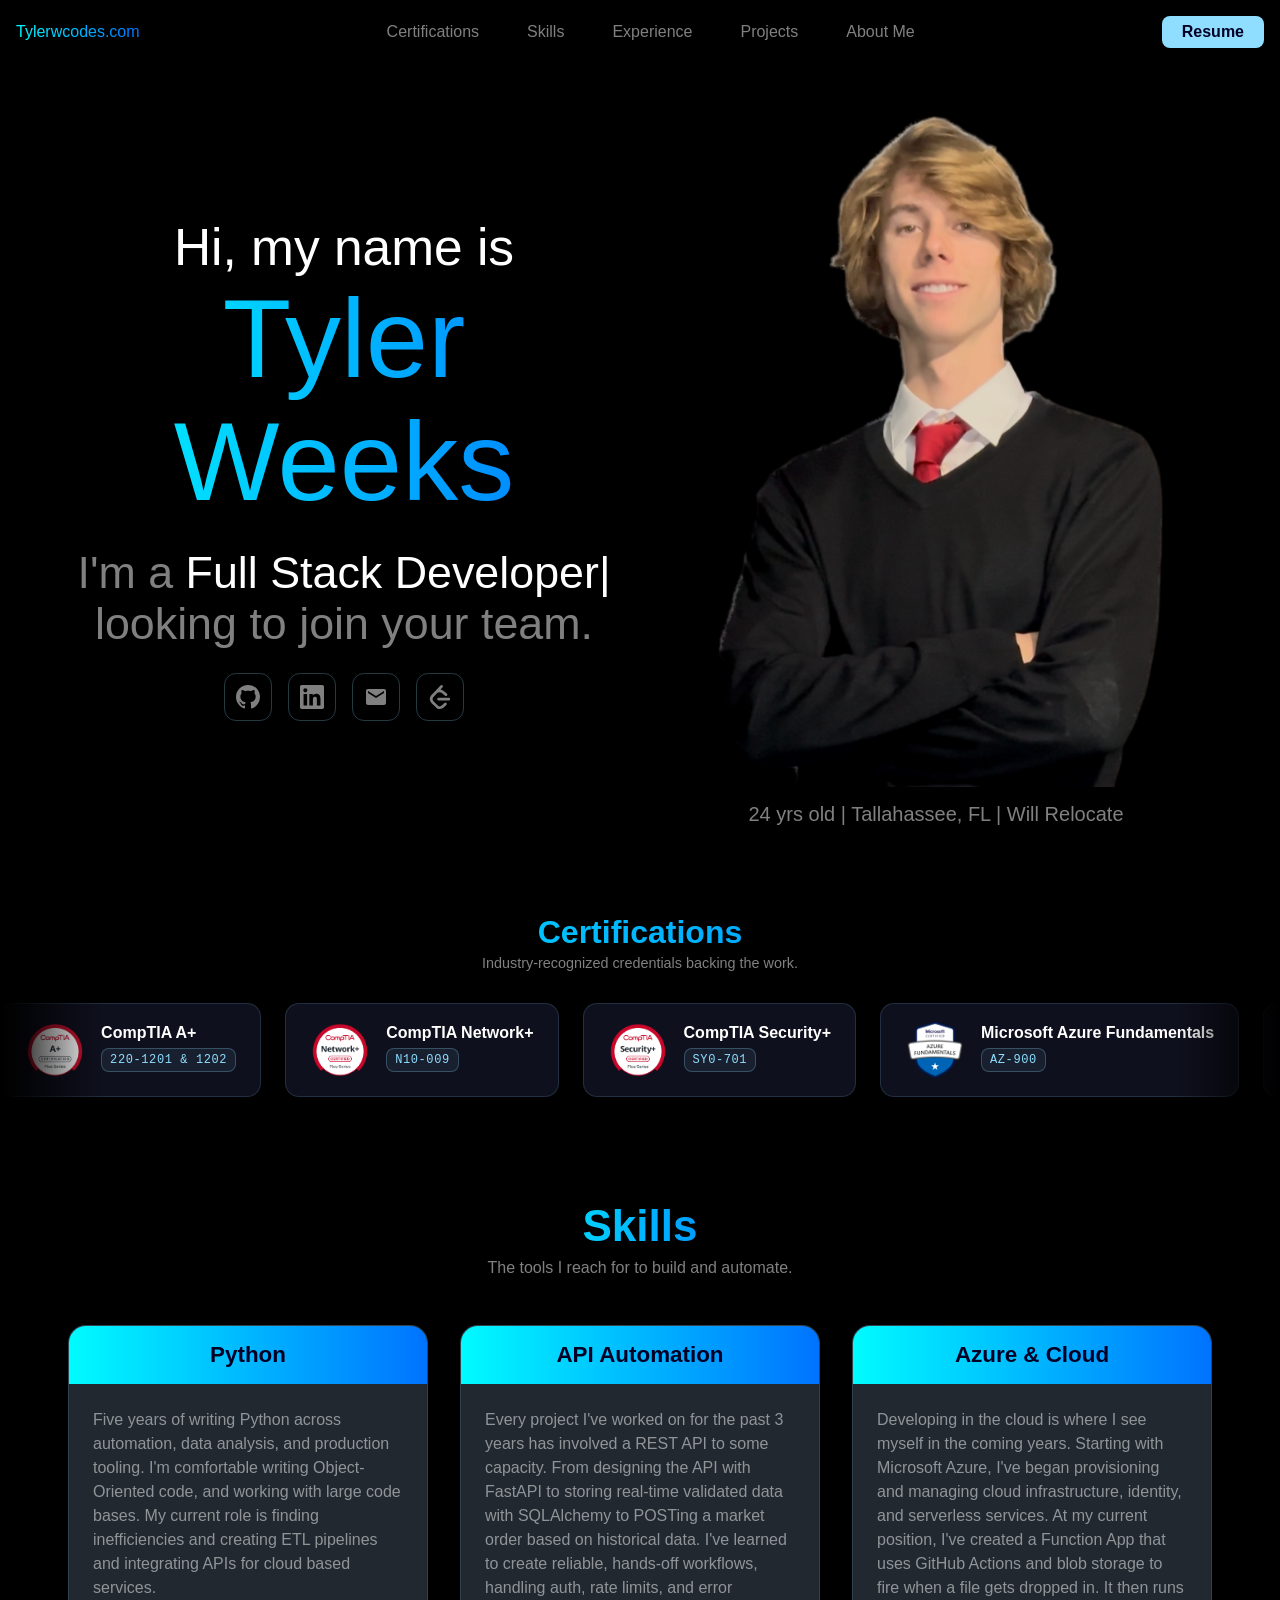
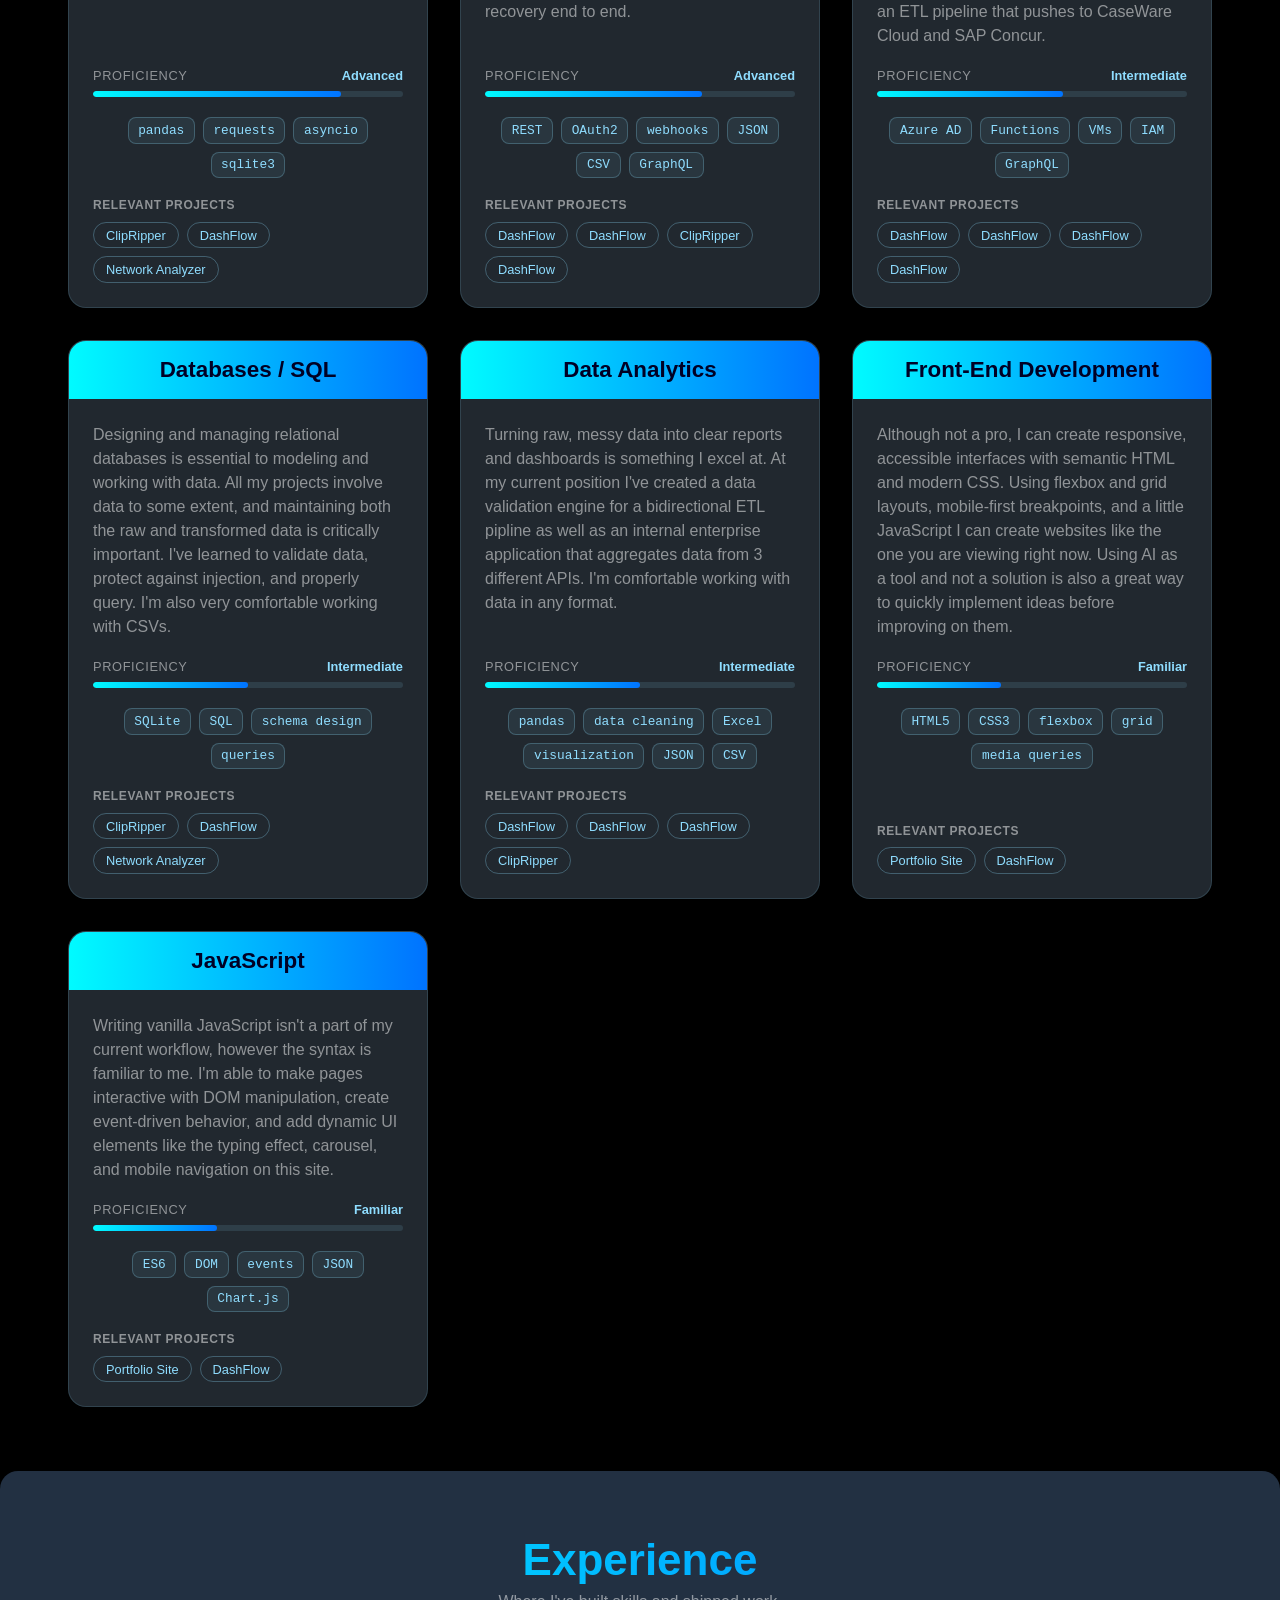
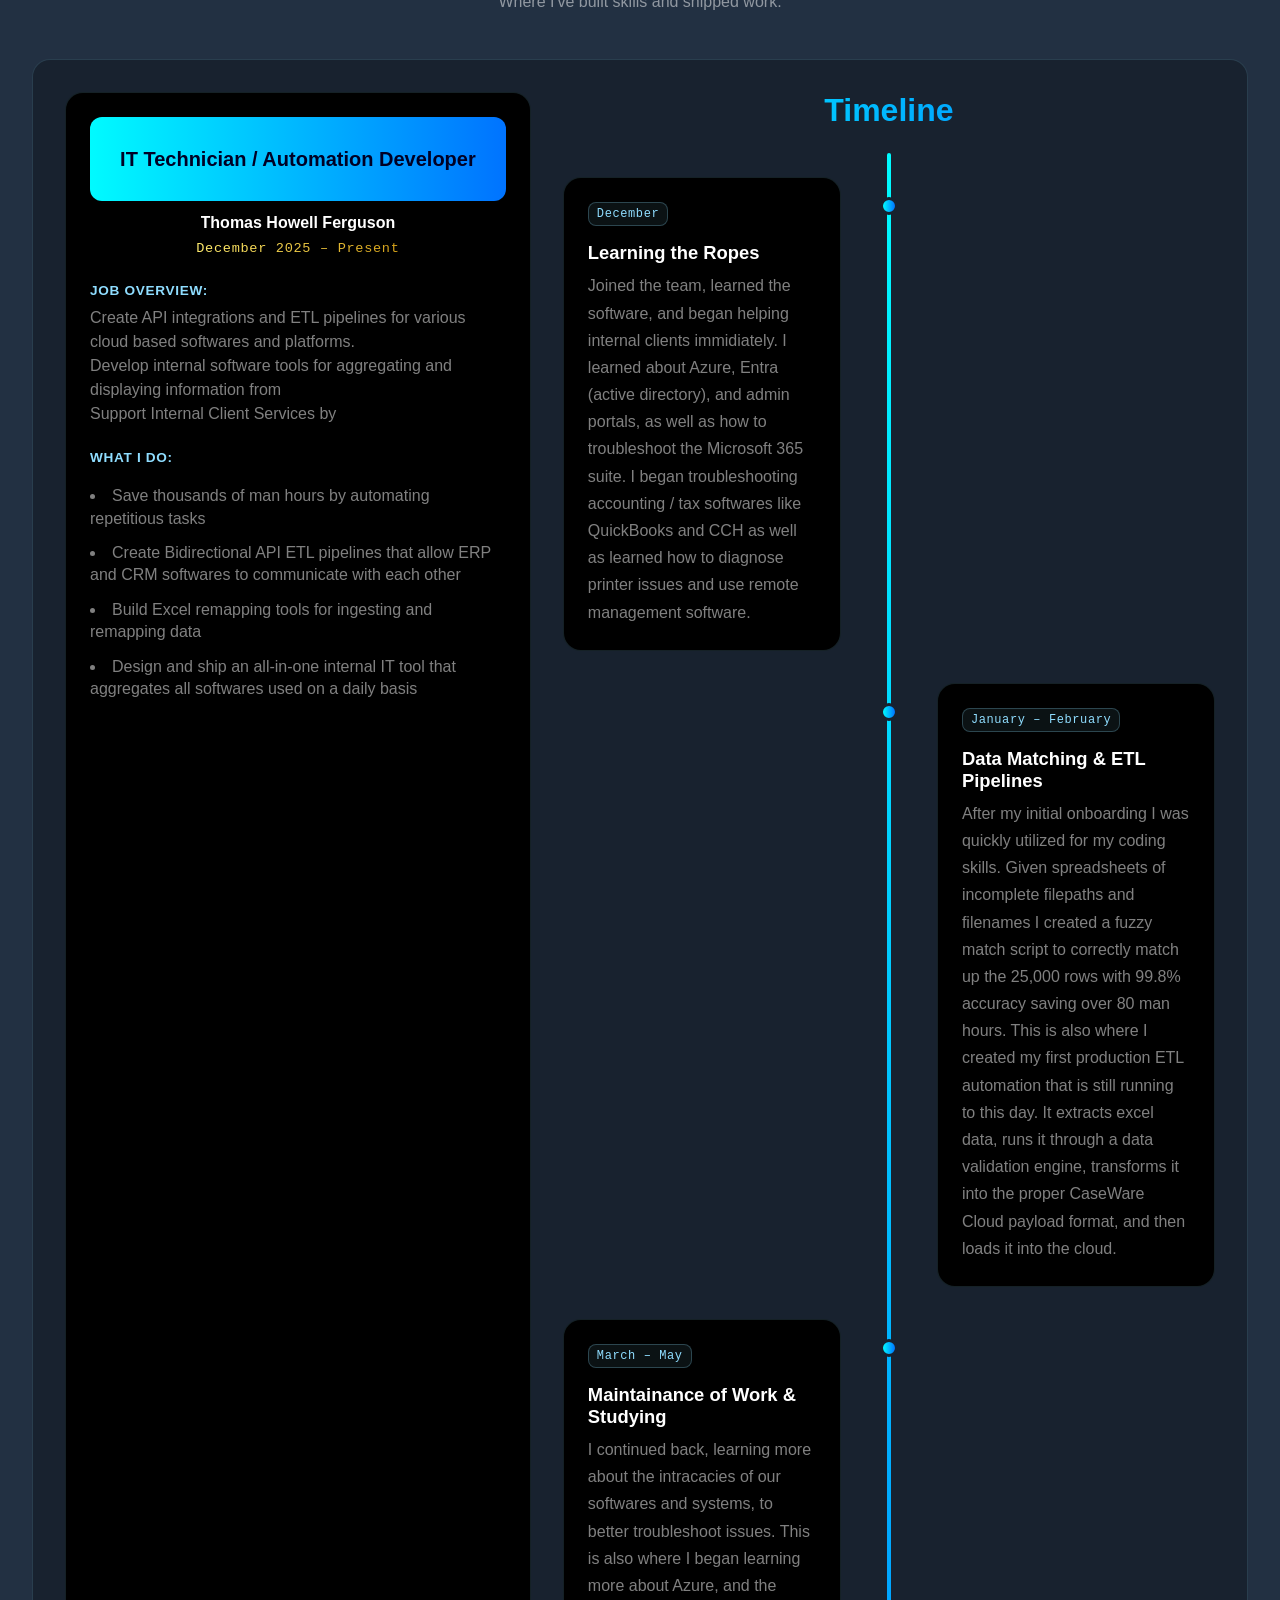
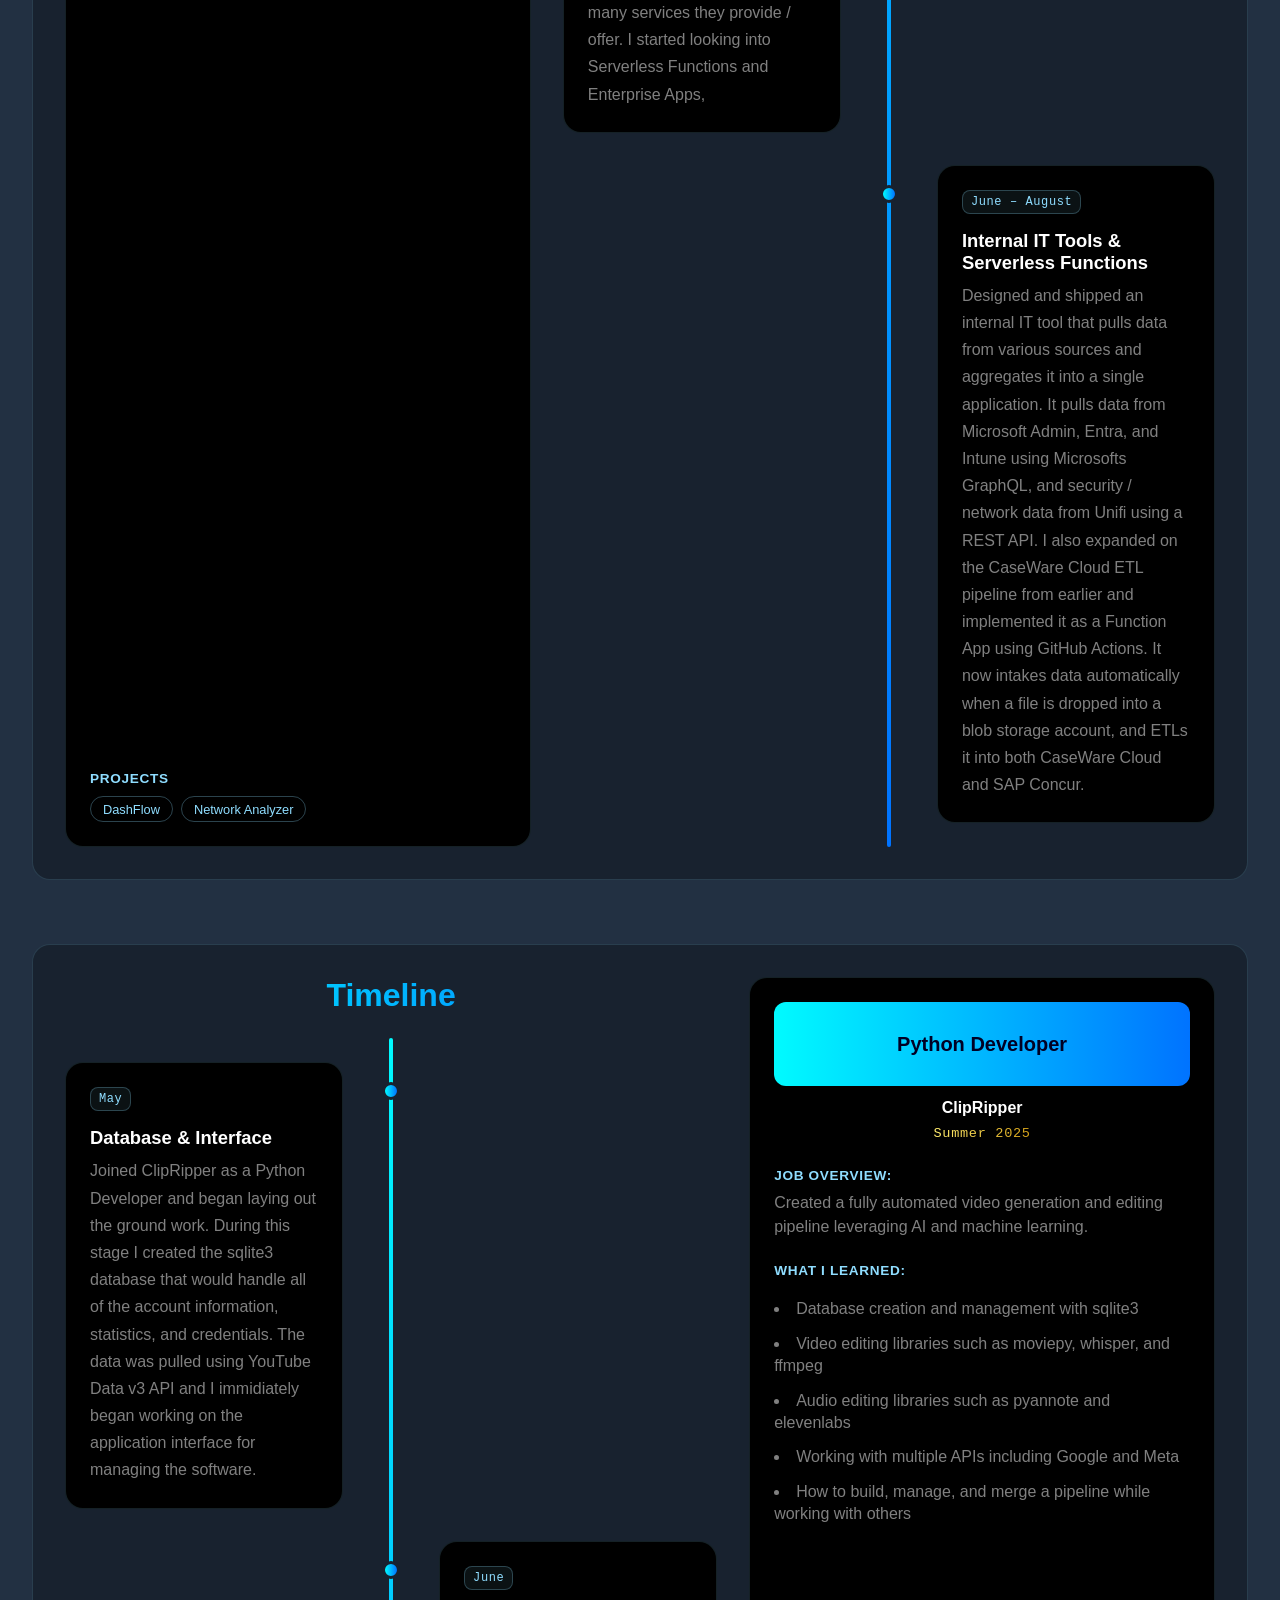
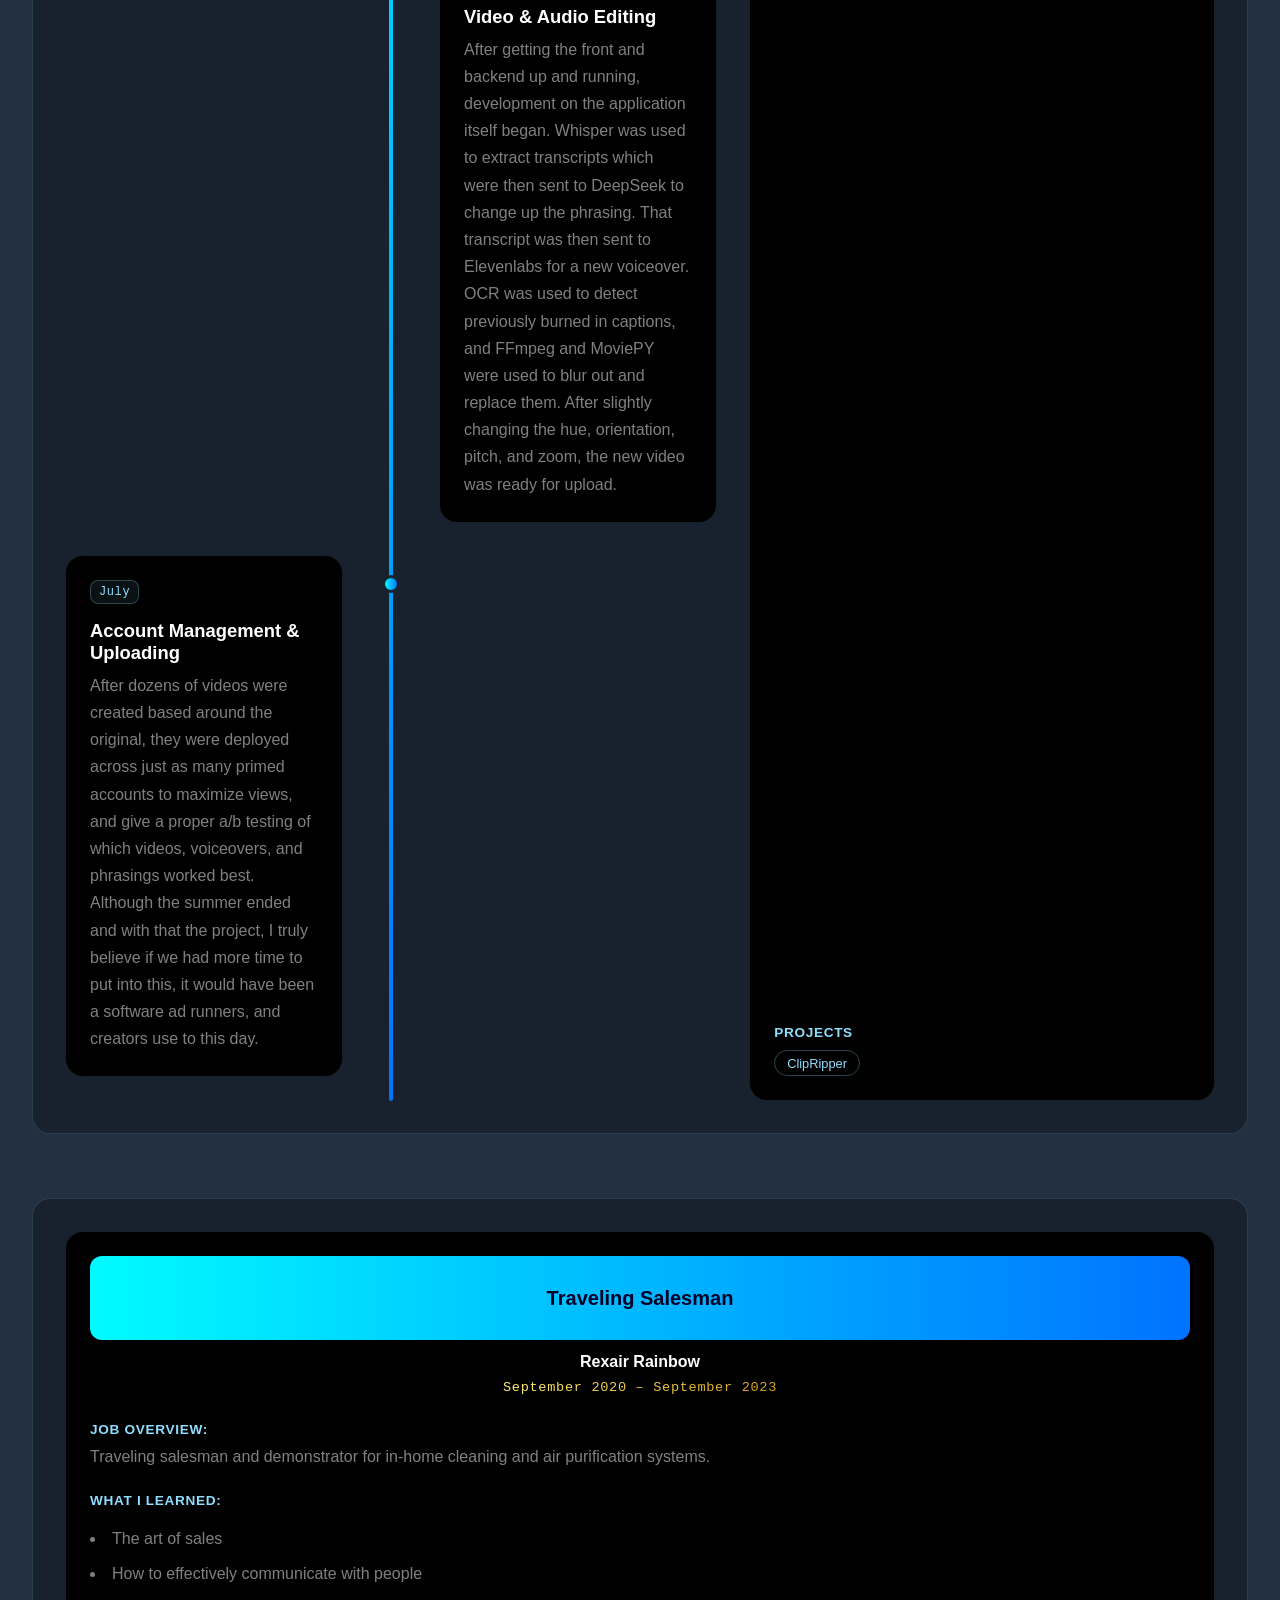
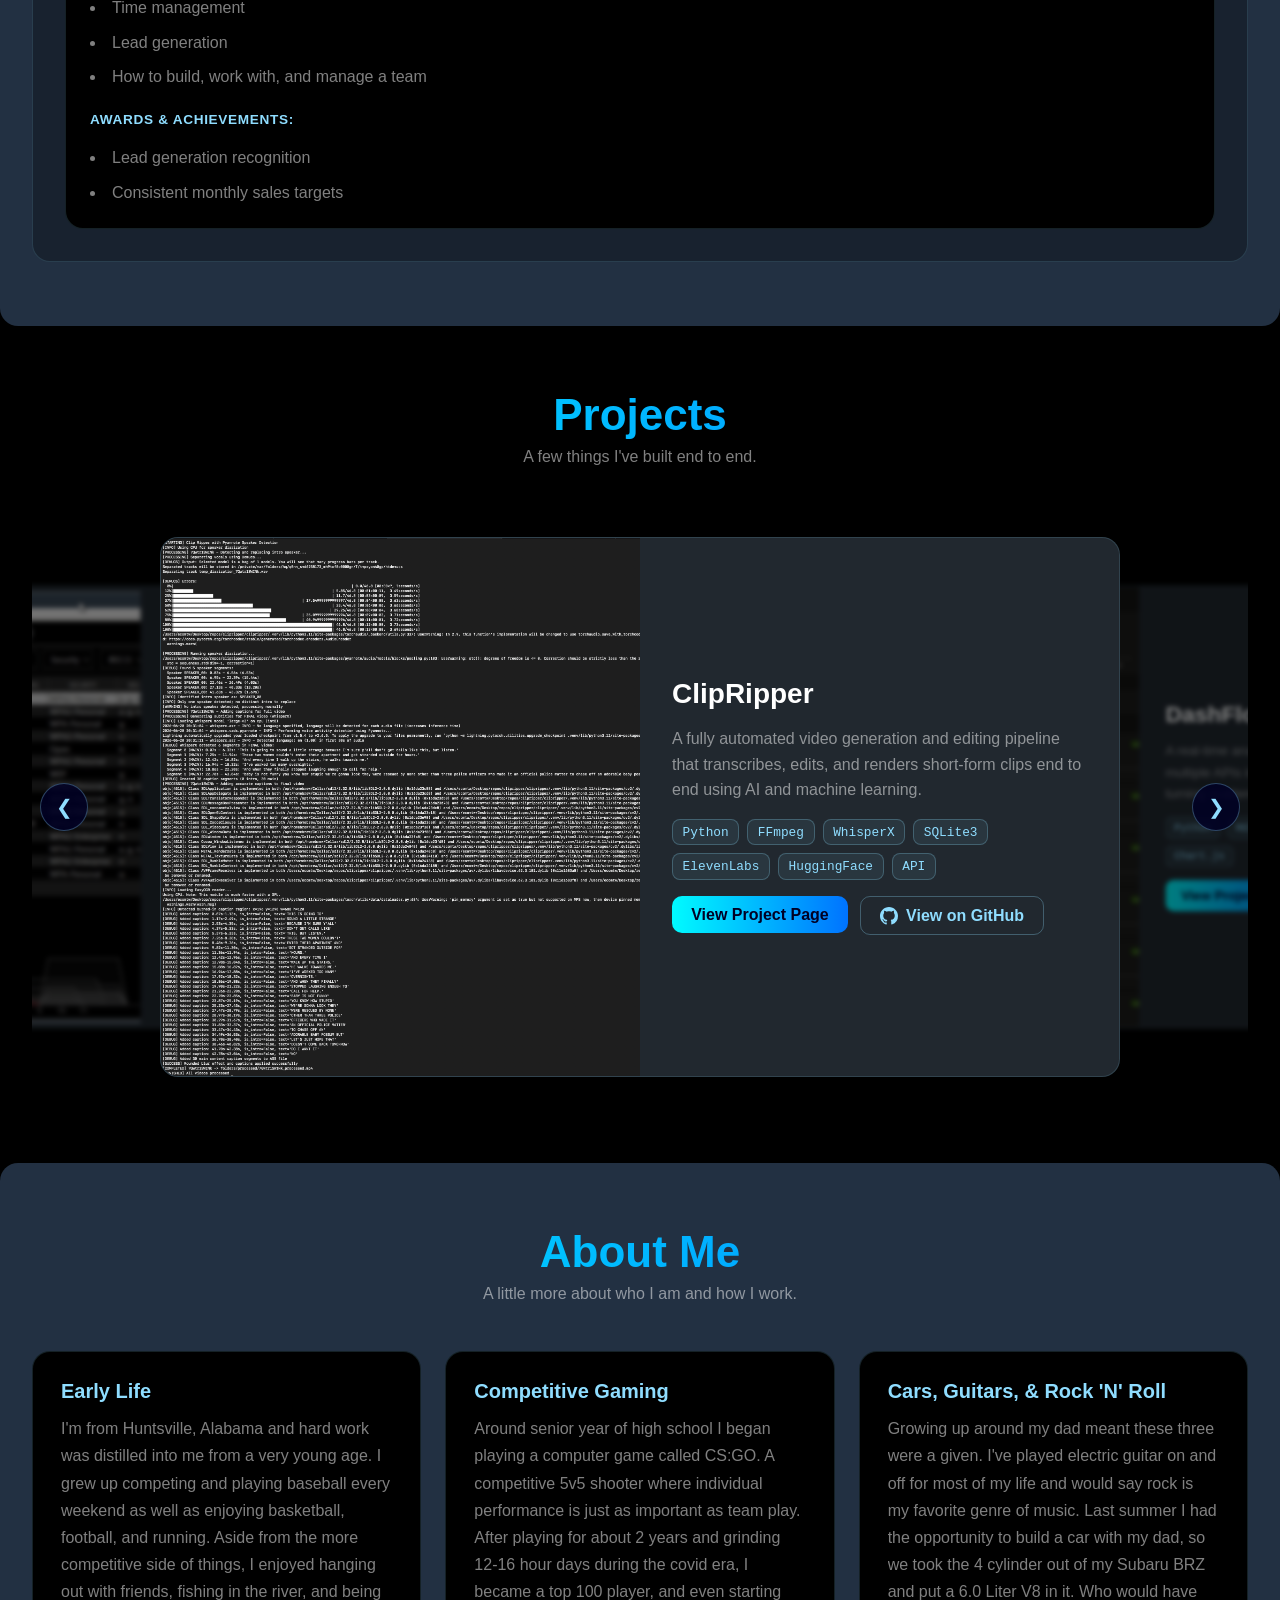
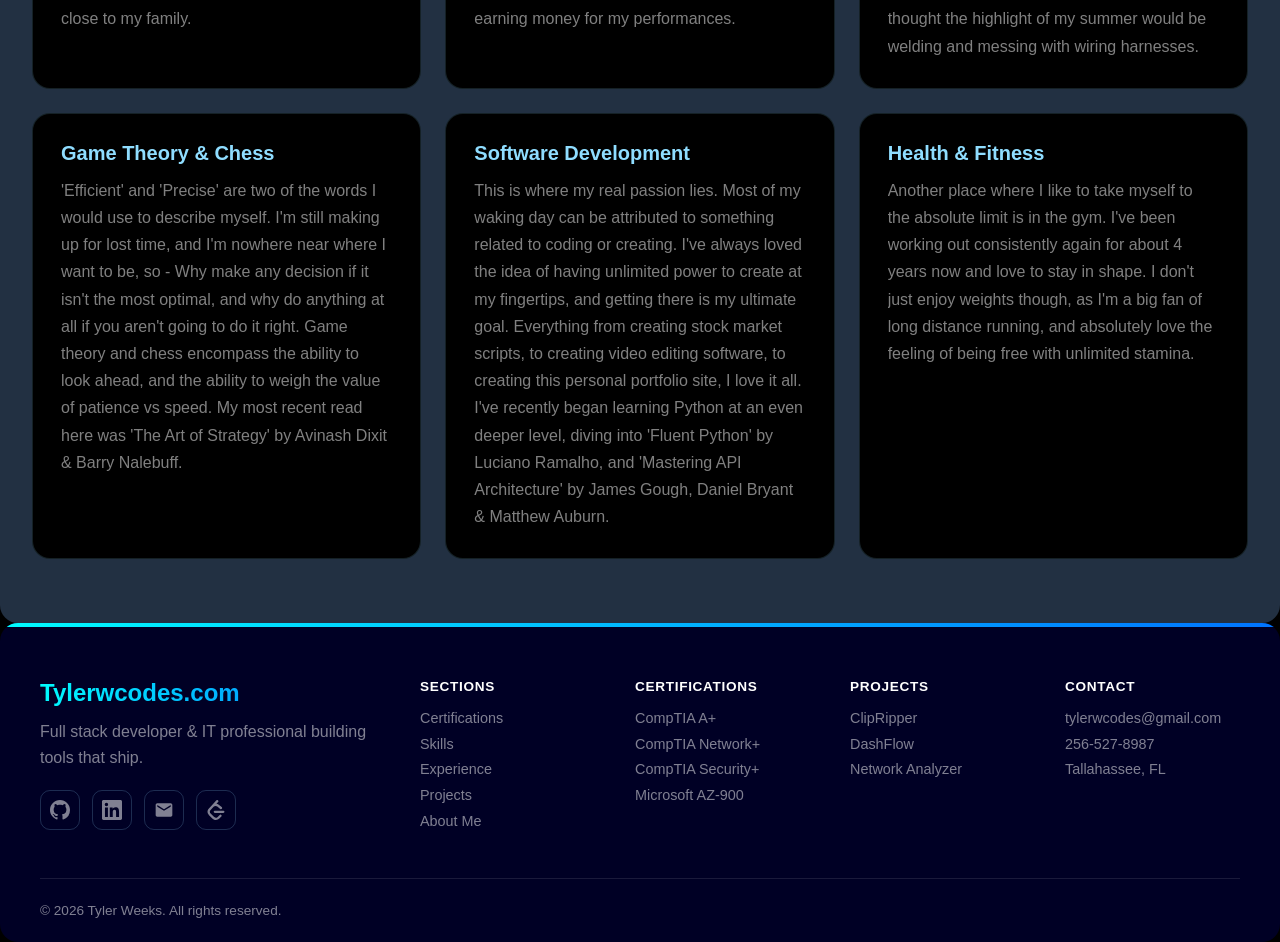
==== commit b25cab84: "Upaded more of the Experience section" ====
--- a/index.html
+++ b/index.html
@@ -524,22 +524,22 @@
                         <div class="timeline-item">
                             <div class="timeline-card">
                                 <span class="timeline-step">May</span>
-                                <h3>Pipeline Foundations</h3>
-                                <p>Joined ClipRipper as a Python Developer, designed the sqlite3 database, and laid out the core stages of the automated video pipeline.</p>
+                                <h3>Database &amp; Interface</h3>
+                                <p>Joined ClipRipper as a Python Developer and began laying out the ground work. During this stage I created the sqlite3 database that would handle all of the account information, statistics, and credentials. The data was pulled using YouTube Data v3 API and I immidiately began working on the application interface for managing the software.</p>
                             </div>
                         </div>
                         <div class="timeline-item">
                             <div class="timeline-card">
                                 <span class="timeline-step">June</span>
                                 <h3>Video &amp; Audio Editing</h3>
-                                <p>Built the editing stages with moviepy, whisper, and ffmpeg, and wired in audio tooling with pyannote and elevenlabs.</p>
+                                <p>After getting the front and backend up and running, development on the application itself began. Whisper was used to extract transcripts which were then sent to DeepSeek to change up the phrasing. That transcript was then sent to Elevenlabs for a new voiceover. OCR was used to detect previously burned in captions, and FFmpeg and MoviePY were used to blur out and replace them. After slightly changing the hue, orientation, pitch, and zoom, the new video was ready for upload.</p>
                             </div>
                         </div>
                         <div class="timeline-item">
                             <div class="timeline-card">
                                 <span class="timeline-step">July</span>
-                                <h3>APIs &amp; Team Integration</h3>
-                                <p>Integrated multiple APIs including Google and Meta, and merged the pipeline with the team to ship fully automated end-to-end clips.</p>
+                                <h3>Account Management &amp; Uploading</h3>
+                                <p>After dozens of videos were created based around the original, they were deployed across just as many primed accounts to maximize views, and give a proper a/b testing of which videos, voiceovers, and phrasings worked best. Although the summer ended and with that the project, I truly believe if we had more time to put into this, it would have been a software ad runners, and creators use to this day.</p>
                             </div>
                         </div>
                     </div>
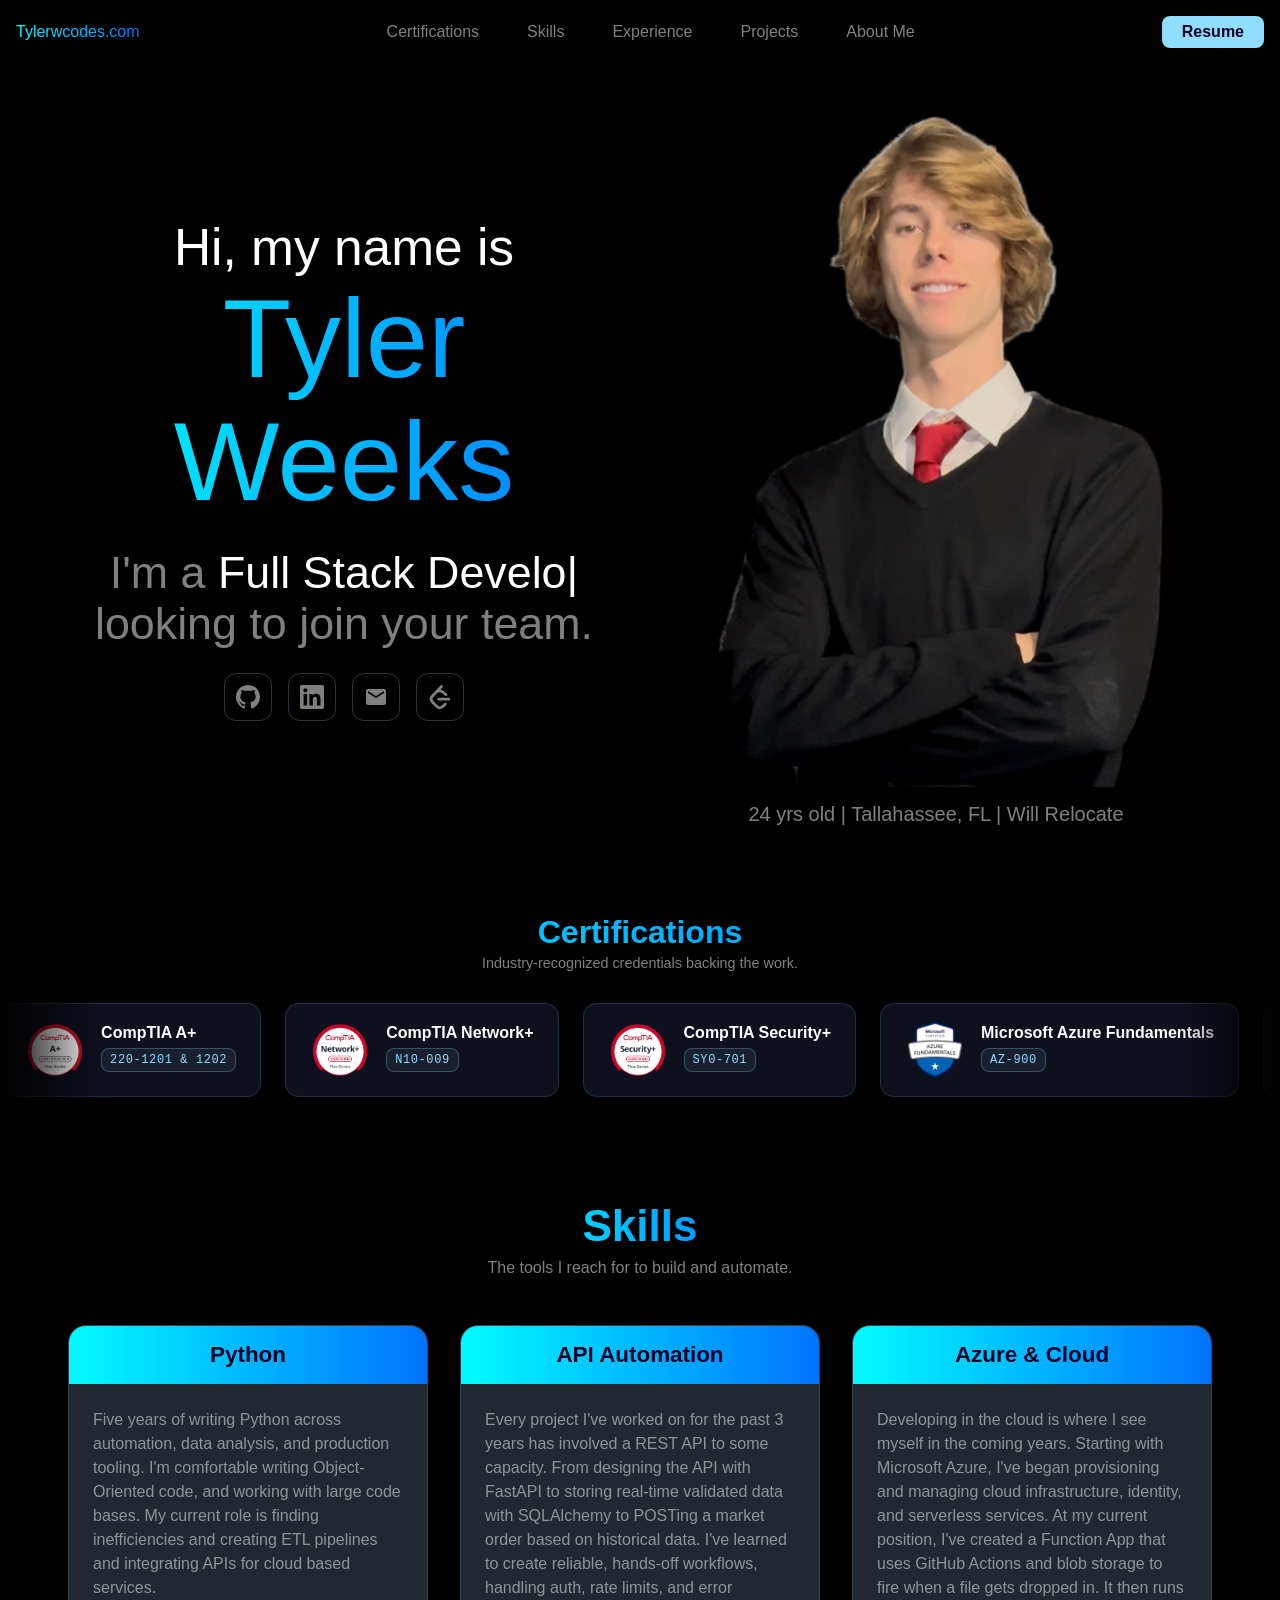
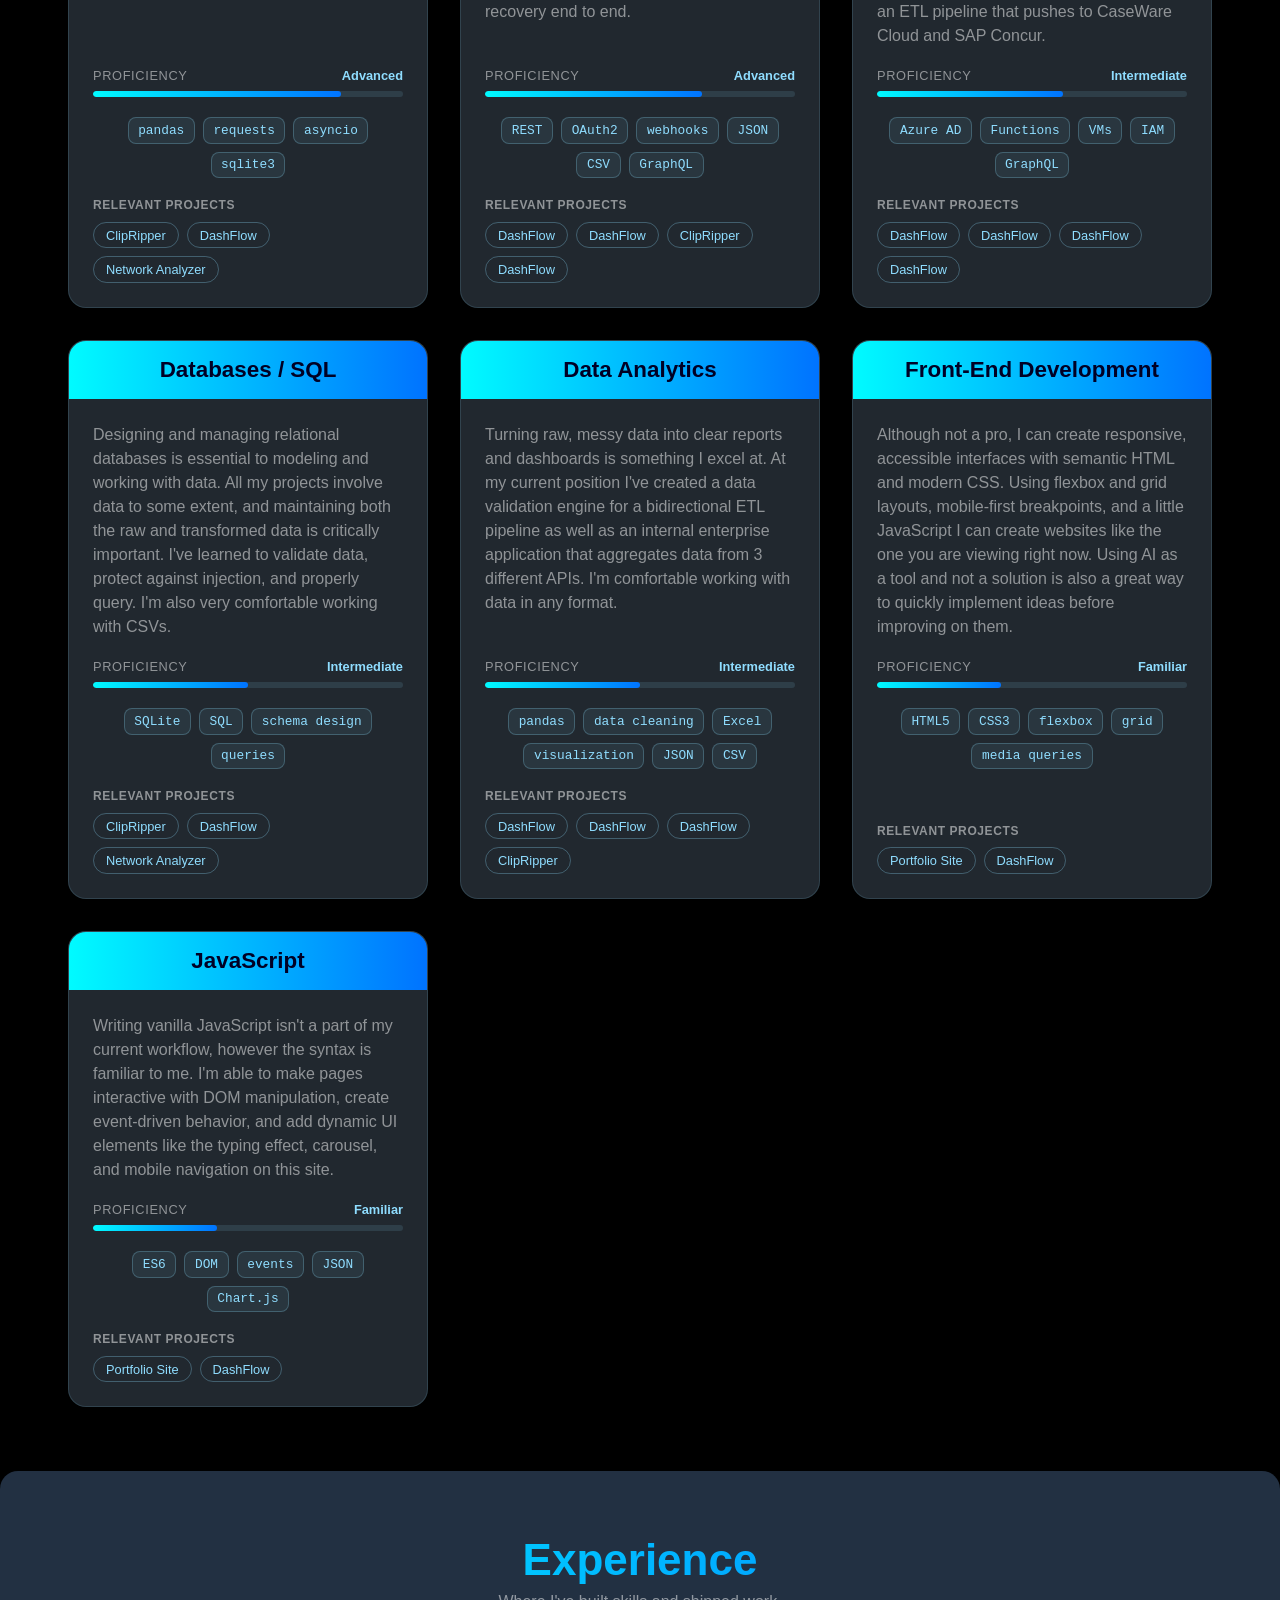
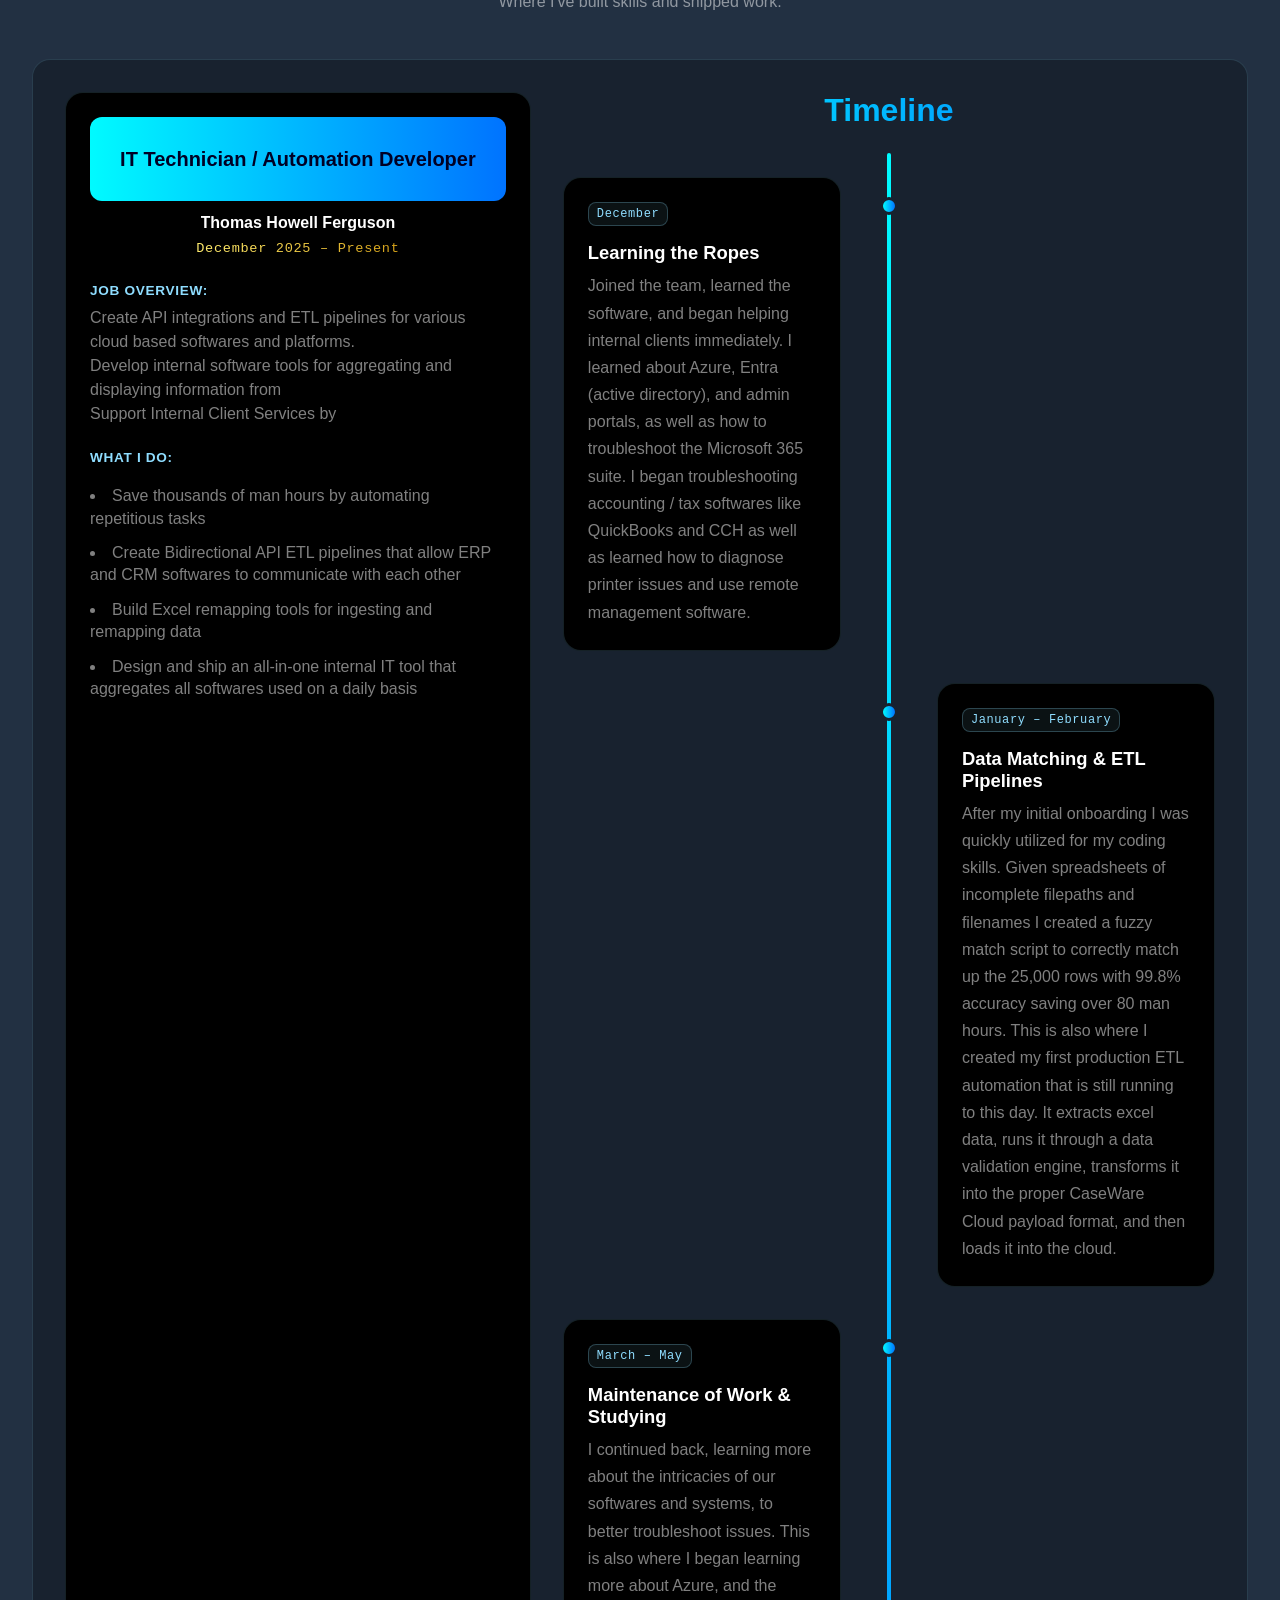
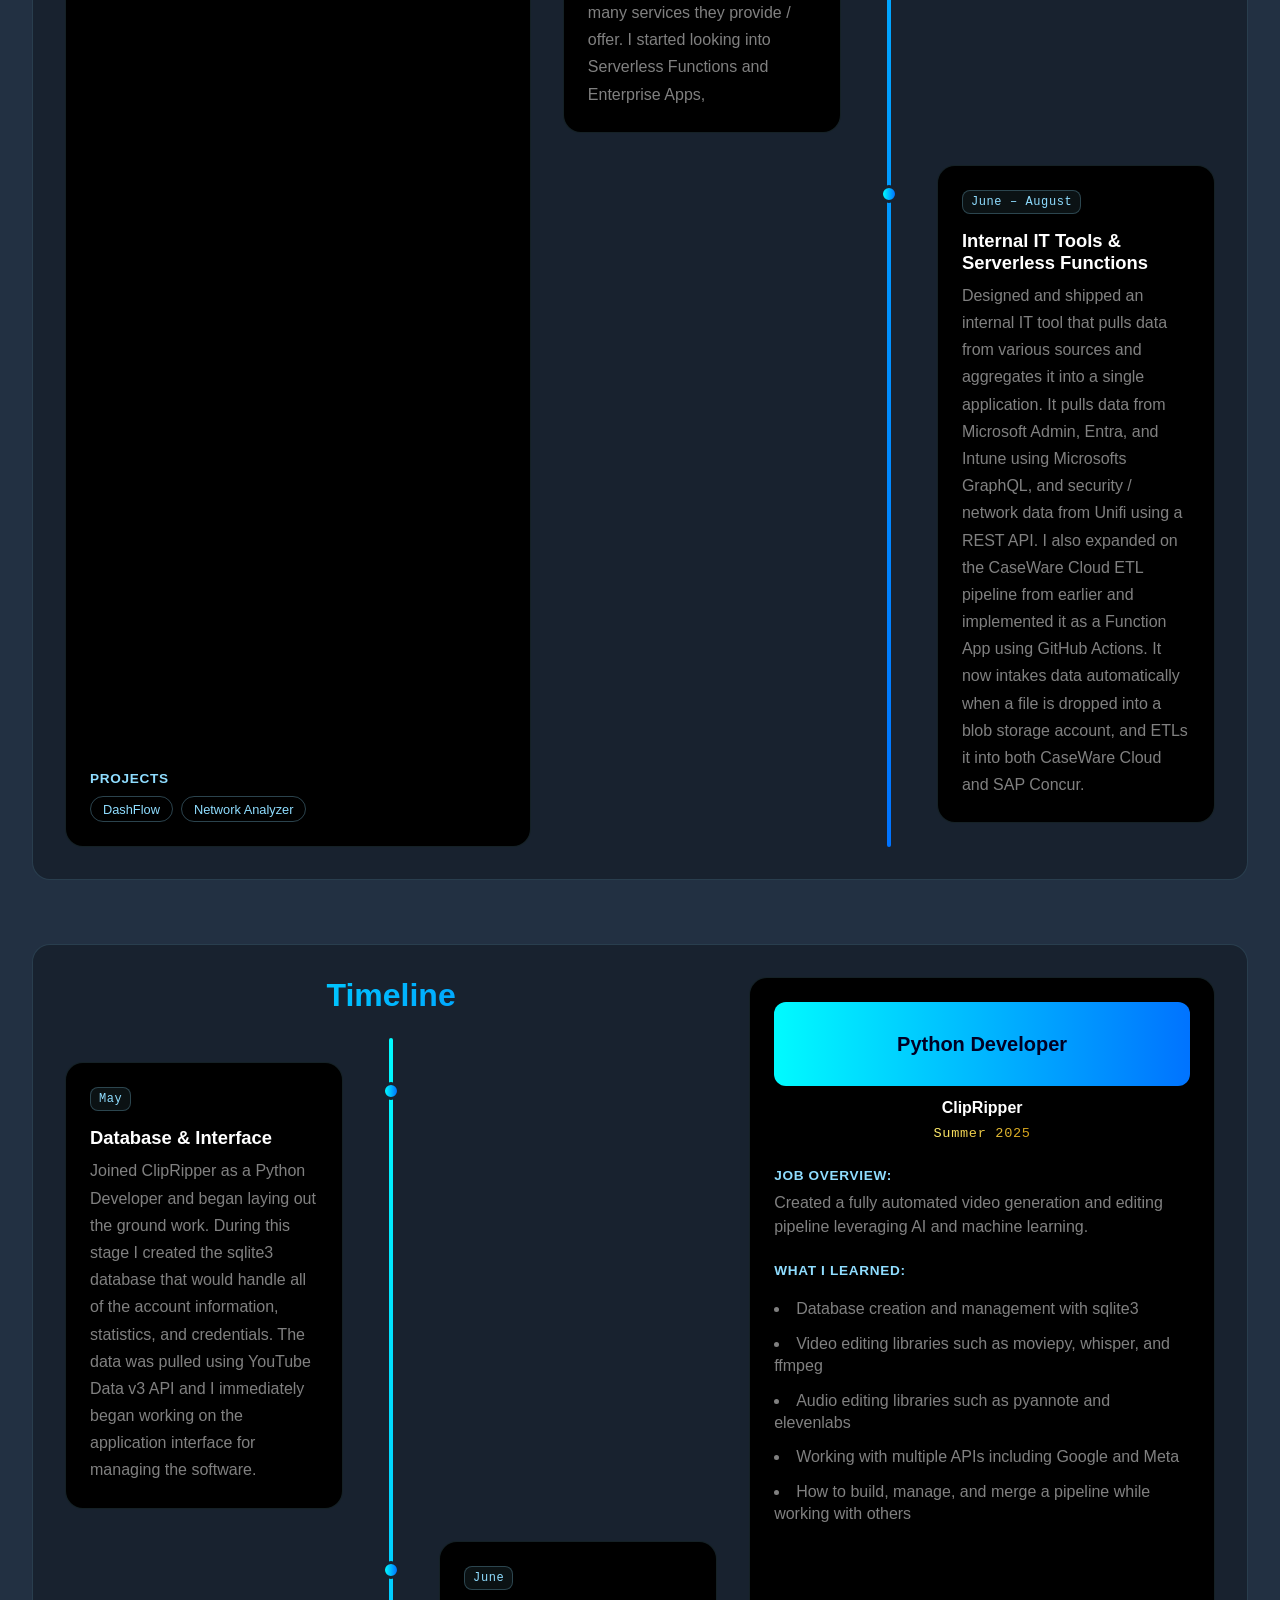
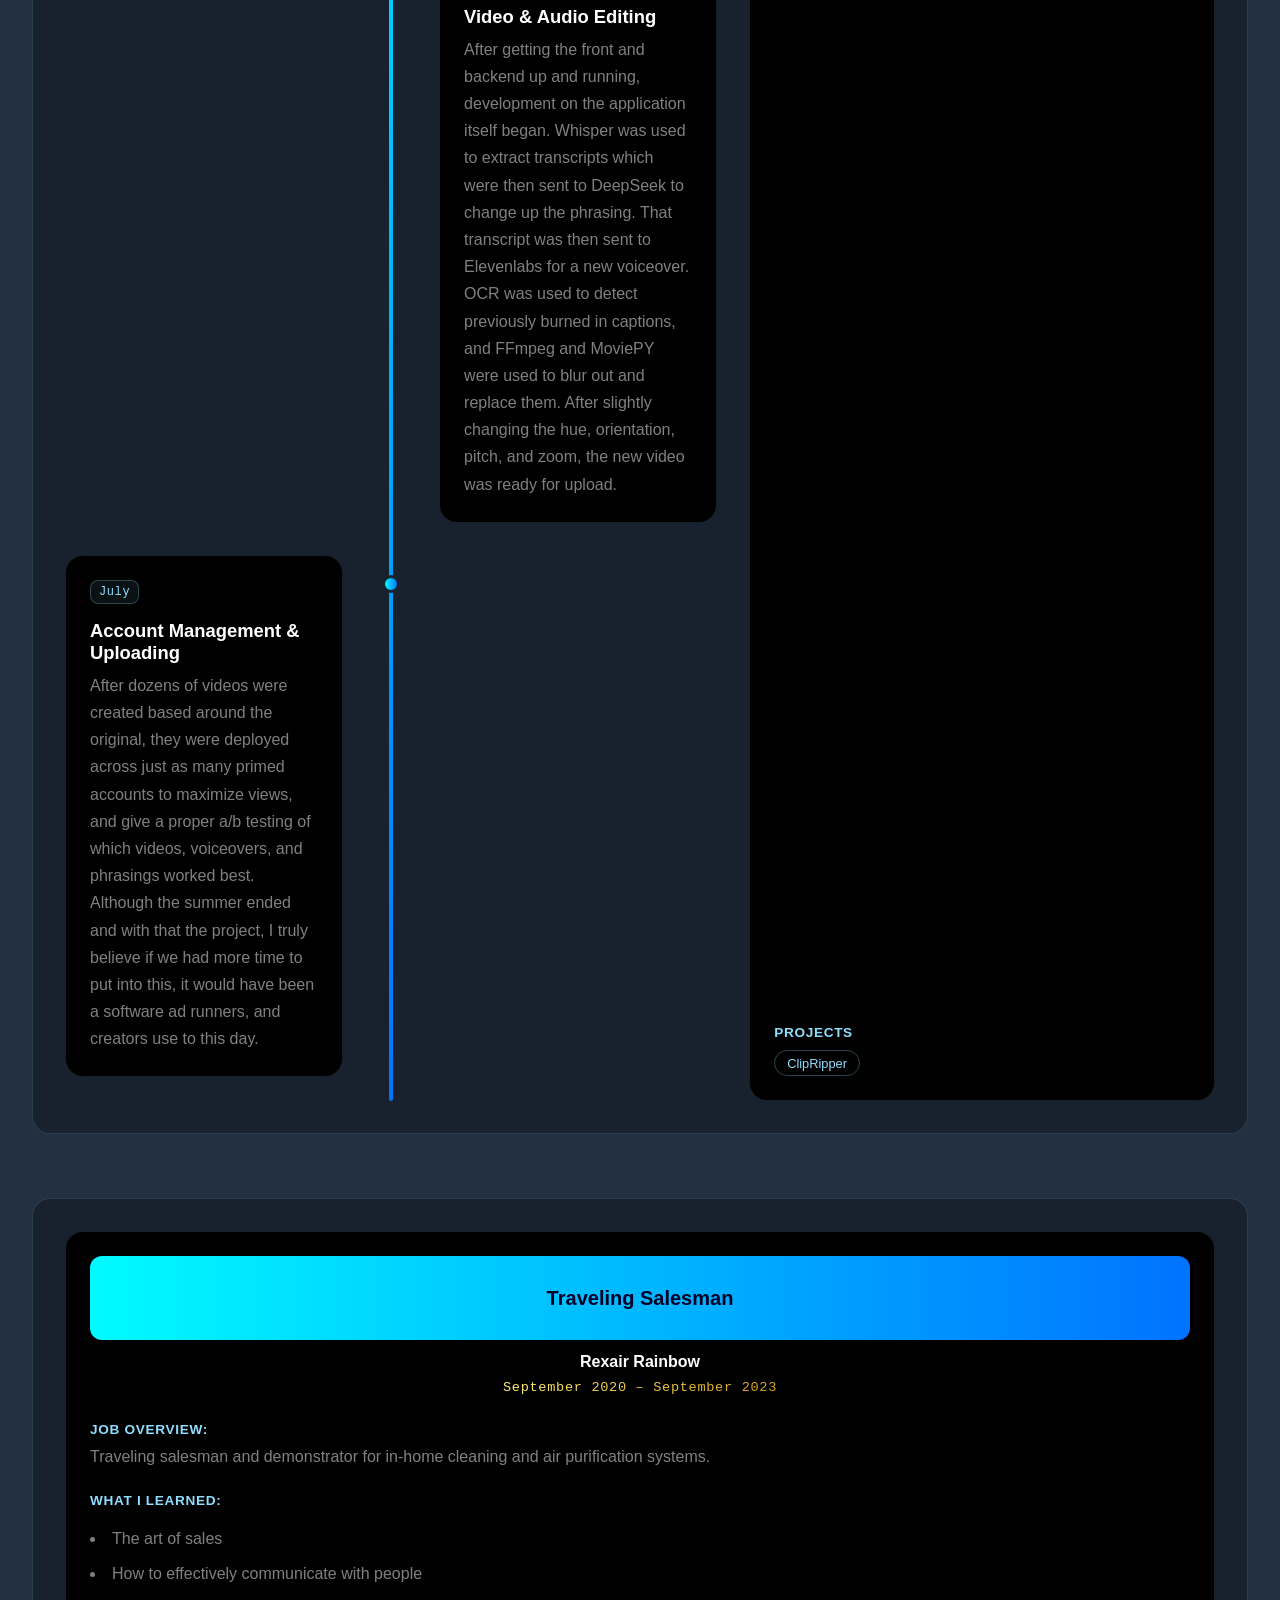
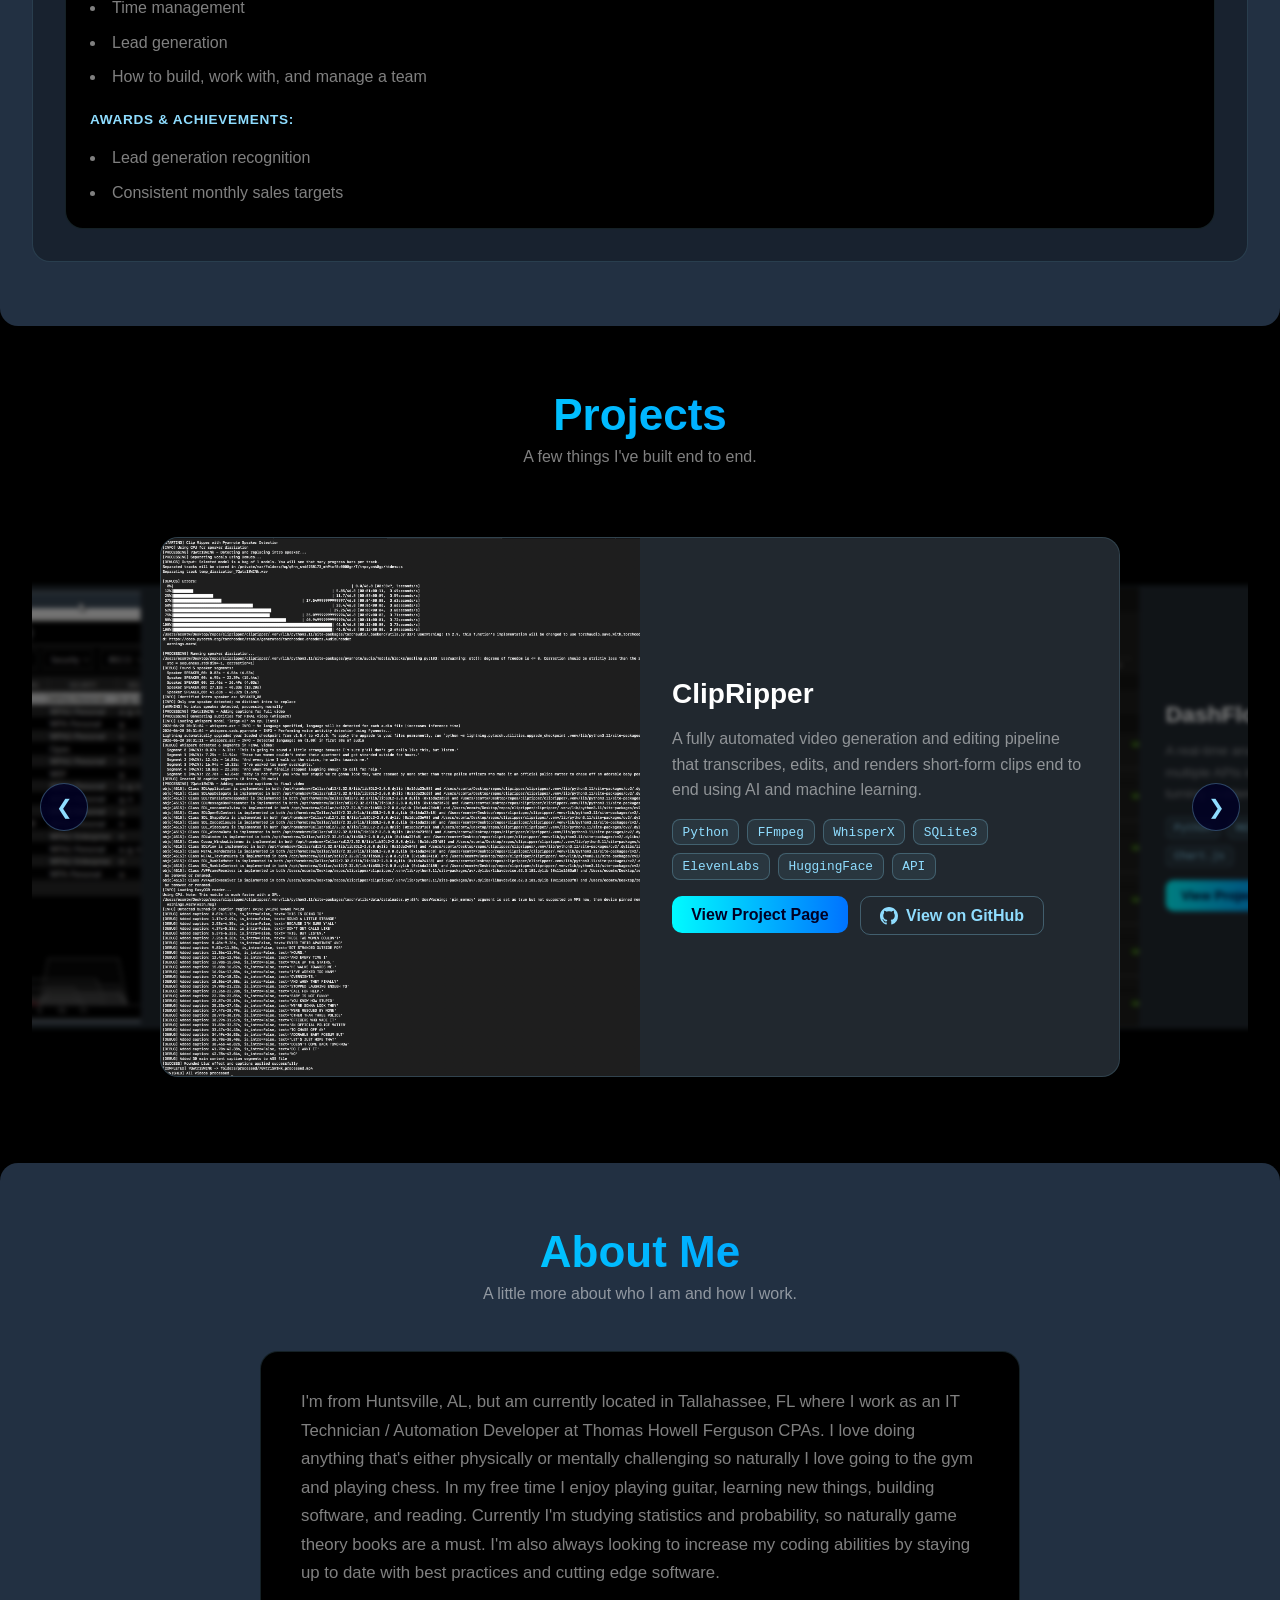
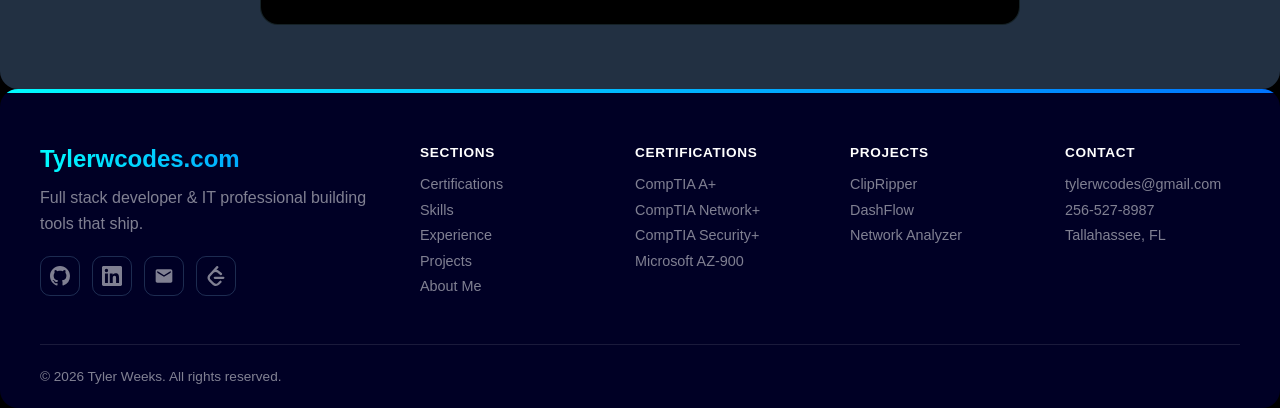
==== commit 0df85c50: "Updated the About Me section and Styles.css to reflect those changes" ====
--- a/index.html
+++ b/index.html
@@ -28,7 +28,7 @@
             </div>
         </div>
         <div class="header-right">
-            <a class="header-contact" href="CodingResume.pdf" target="_blank" rel="noopener">Resume</a>
+            <a class="header-contact" href="resume.pdf" target="_blank" rel="noopener">Resume</a>
         </div>
         <div class="menu-overlay"></div>
     </header>
@@ -332,7 +332,7 @@
                         <h4>Data Analytics</h4>
                     </div>
                     <div class="skill-info">
-                        <p>Turning raw, messy data into clear reports and dashboards is something I excel at. At my current position I've created a data validation engine for a bidirectional ETL pipline as well as an internal enterprise application that aggregates data from 3 different APIs. I'm comfortable working with data in any format.</p>
+                        <p>Turning raw, messy data into clear reports and dashboards is something I excel at. At my current position I've created a data validation engine for a bidirectional ETL pipeline as well as an internal enterprise application that aggregates data from 3 different APIs. I'm comfortable working with data in any format.</p>
                         <div class="skill-proficiency">
                             <div class="skill-proficiency-head">
                                 <span>Proficiency</span>
@@ -465,7 +465,7 @@
                             <div class="timeline-card">
                                 <span class="timeline-step">December</span>
                                 <h3>Learning the Ropes</h3>
-                                <p>Joined the team, learned the software, and began helping internal clients immidiately. I learned about Azure, Entra (active directory), and admin portals, as well as how to troubleshoot the Microsoft 365 suite. I began troubleshooting accounting / tax softwares like QuickBooks and CCH as well as learned how to diagnose printer issues and use remote management software.</p>
+                                <p>Joined the team, learned the software, and began helping internal clients immediately. I learned about Azure, Entra (active directory), and admin portals, as well as how to troubleshoot the Microsoft 365 suite. I began troubleshooting accounting / tax softwares like QuickBooks and CCH as well as learned how to diagnose printer issues and use remote management software.</p>
                             </div>
                         </div>
                         <div class="timeline-item">
@@ -478,8 +478,8 @@
                         <div class="timeline-item">
                             <div class="timeline-card">
                                 <span class="timeline-step">March &ndash; May</span>
-                                <h3>Maintainance of Work &amp; Studying</h3>
-                                <p>I continued back, learning more about the intracacies of our softwares and systems, to better troubleshoot issues. This is also where I began learning more about Azure, and the many services they provide / offer. I started looking into Serverless Functions and Enterprise Apps, </p>
+                                <h3>Maintenance of Work &amp; Studying</h3>
+                                <p>I continued back, learning more about the intricacies of our softwares and systems, to better troubleshoot issues. This is also where I began learning more about Azure, and the many services they provide / offer. I started looking into Serverless Functions and Enterprise Apps, </p>
                             </div>
                         </div>
                         <div class="timeline-item">
@@ -525,7 +525,7 @@
                             <div class="timeline-card">
                                 <span class="timeline-step">May</span>
                                 <h3>Database &amp; Interface</h3>
-                                <p>Joined ClipRipper as a Python Developer and began laying out the ground work. During this stage I created the sqlite3 database that would handle all of the account information, statistics, and credentials. The data was pulled using YouTube Data v3 API and I immidiately began working on the application interface for managing the software.</p>
+                                <p>Joined ClipRipper as a Python Developer and began laying out the ground work. During this stage I created the sqlite3 database that would handle all of the account information, statistics, and credentials. The data was pulled using YouTube Data v3 API and I immediately began working on the application interface for managing the software.</p>
                             </div>
                         </div>
                         <div class="timeline-item">
@@ -660,47 +660,9 @@
                 <h2 class="gradient-text">About Me</h2>
                 <p class="about-subtitle">A little more about who I am and how I work.</p>
             </div>
-            <div class="about-sections">
+            <div class="about-sections about-single">
                 <div class="about-block">
-                    <h3>Early Life</h3>
-                    <p>I'm from Huntsville, Alabama and hard work was distilled into me from a very young age. I grew up competing and playing baseball every weekend as well as enjoying basketball, football, and running.
-                        Aside from the more competitive side of things, I enjoyed hanging out with friends, fishing in the river, and being close to my family.
-                    </p>
-                </div>
-                <div class="about-block">
-                    <h3>Competitive Gaming</h3>
-                    <p>Around senior year of high school I began playing a computer game called CS:GO. A competitive 5v5 shooter where individual performance is just as important as team play. After playing
-                        for about 2 years and grinding 12-16 hour days during the covid era, I became a top 100 player, and even starting earning money for my performances.
-                    </p>
-                </div>
-                <div class="about-block">
-                    <h3>Cars, Guitars, & Rock 'N' Roll</h3>
-                    <p>Growing up around my dad meant these three were a given. I've played electric guitar on and off for most 
-                        of my life and would say rock is my favorite genre of music. Last summer I had the opportunity to build
-                        a car with my dad, so we took the 4 cylinder out of my Subaru BRZ and put a 6.0 Liter V8 in it. Who would
-                        have thought the highlight of my summer would be welding and messing with wiring harnesses.
-                    </p>
-                </div>
-                <div class="about-block">
-                    <h3>Game Theory & Chess</h3>
-                    <p>'Efficient' and 'Precise' are two of the words I would use to describe myself. I'm still making up for lost time,
-                        and I'm nowhere near where I want to be, so - Why make any decision if it isn't the most optimal, and why do anything
-                        at all if you aren't going to do it right. Game theory and chess encompass the ability to look ahead, and the ability
-                        to weigh the value of patience vs speed. My most recent read here was 'The Art of Strategy' by Avinash Dixit & Barry Nalebuff.
-                    </p>
-                </div>
-                <div class="about-block">
-                    <h3>Software Development</h3>
-                    <p>This is where my real passion lies. Most of my waking day can be attributed to something related to coding or creating. I've always loved the idea of 
-                        having unlimited power to create at my fingertips, and getting there is my ultimate goal. Everything from creating stock market scripts,
-                        to creating video editing software, to creating this personal portfolio site, I love it all. I've recently began learning Python at an even deeper level, diving into 'Fluent Python' by Luciano Ramalho,
-                        and 'Mastering API Architecture' by James Gough, Daniel Bryant & Matthew Auburn.</p>
-                </div>
-                <div class="about-block">
-                    <h3>Health & Fitness</h3>
-                    <p>Another place where I like to take myself to the absolute limit is in the gym. I've been working out consistently again for about 4 years now and love to stay in shape.
-                        I don't just enjoy weights though, as I'm a big fan of long distance running, and absolutely love the feeling of being free with unlimited stamina. 
-                    </p>
+                    <p>I'm from Huntsville, AL, but am currently located in Tallahassee, FL where I work as an IT Technician / Automation Developer at Thomas Howell Ferguson CPAs. I love doing anything that's either physically or mentally challenging so naturally I love going to the gym and playing chess. In my free time I enjoy playing guitar, learning new things, building software, and reading. Currently I'm studying statistics and probability, so naturally game theory books are a must. I'm also always looking to increase my coding abilities by staying up to date with best practices and cutting edge software.</p>
                 </div>
             </div>
         </section>
--- a/styles.css
+++ b/styles.css
@@ -1268,6 +1268,21 @@
     grid-template-columns: repeat(auto-fit, minmax(min(340px, 100%), 1fr));
     gap: 1.5rem;
     text-align: left;
+}
+
+/* single-card variant: one centered paragraph with a readable line length */
+.about-sections.about-single {
+    display: block;
+    max-width: 760px;
+    margin: 0 auto;
+}
+
+.about-single .about-block {
+    padding: 2.25rem 2.5rem;
+}
+
+.about-single .about-block p {
+    font-size: 1.05rem;
 }
 
 .about-block {
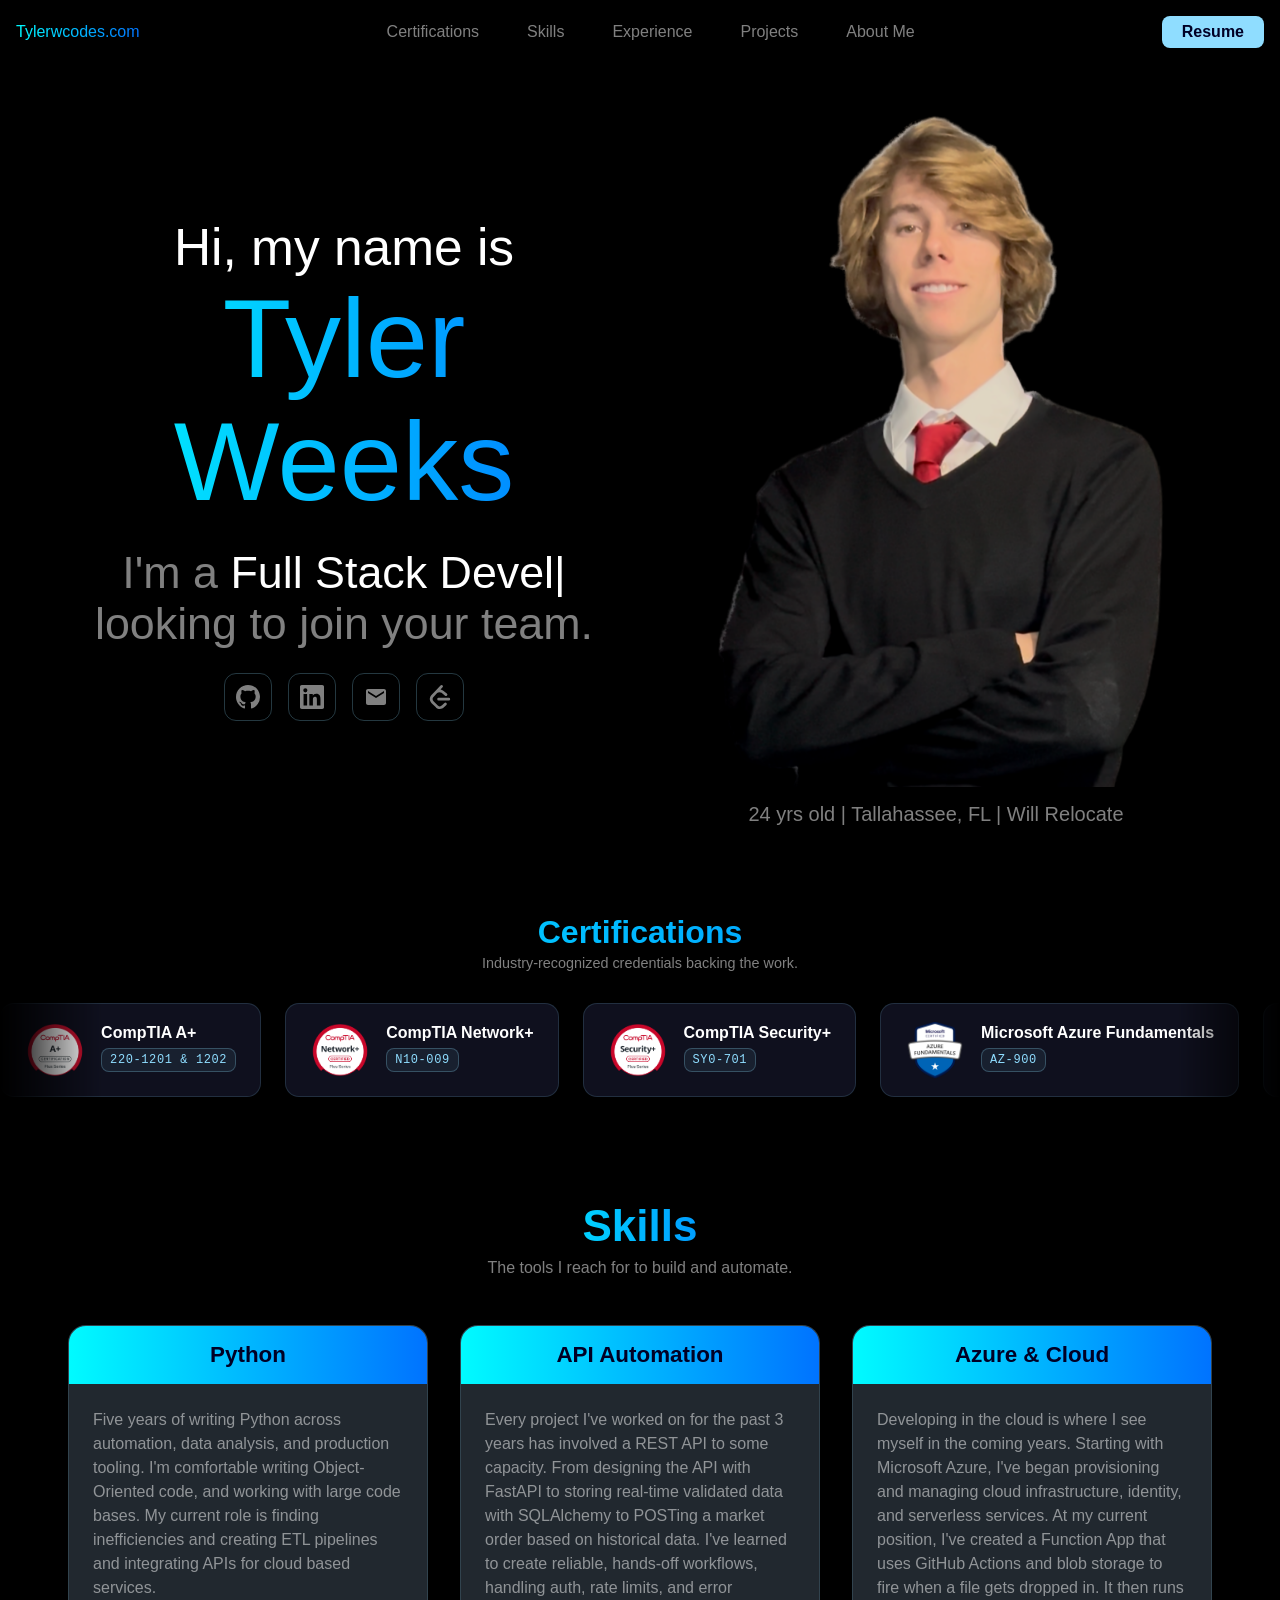
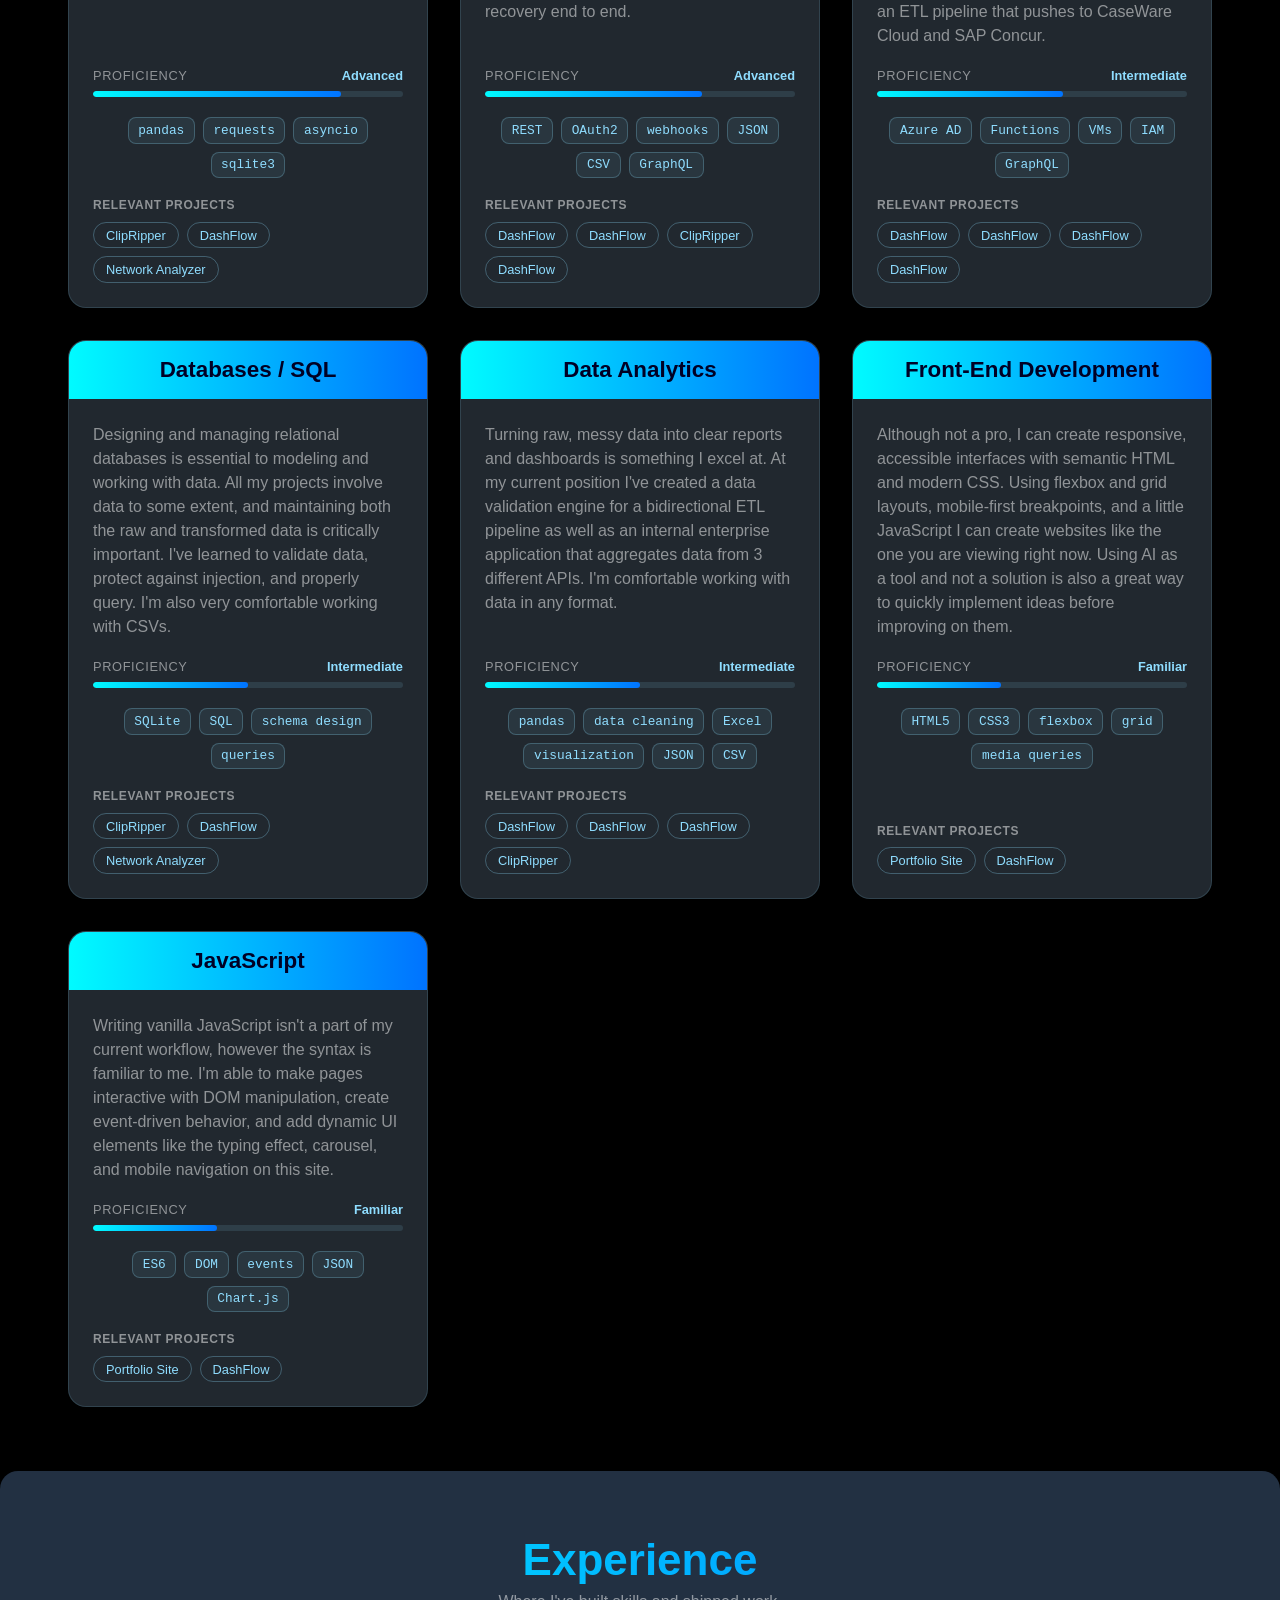
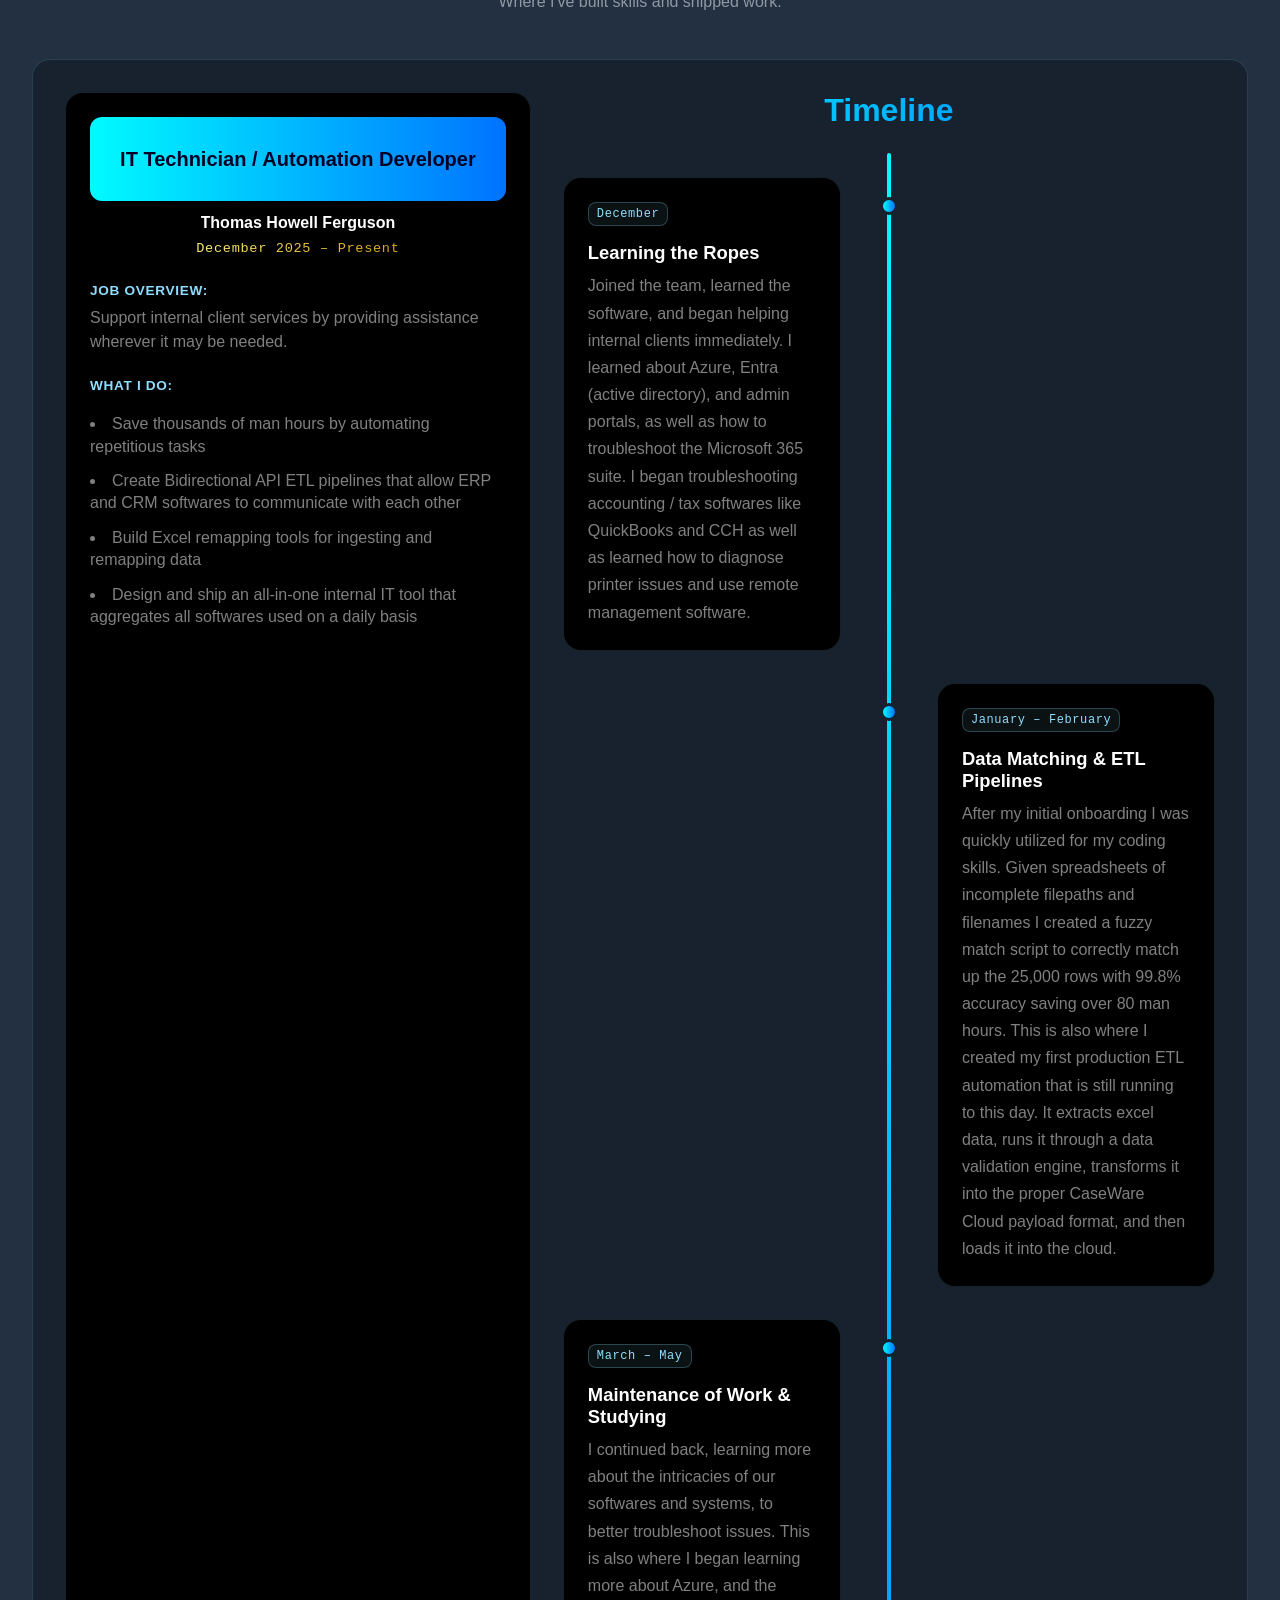
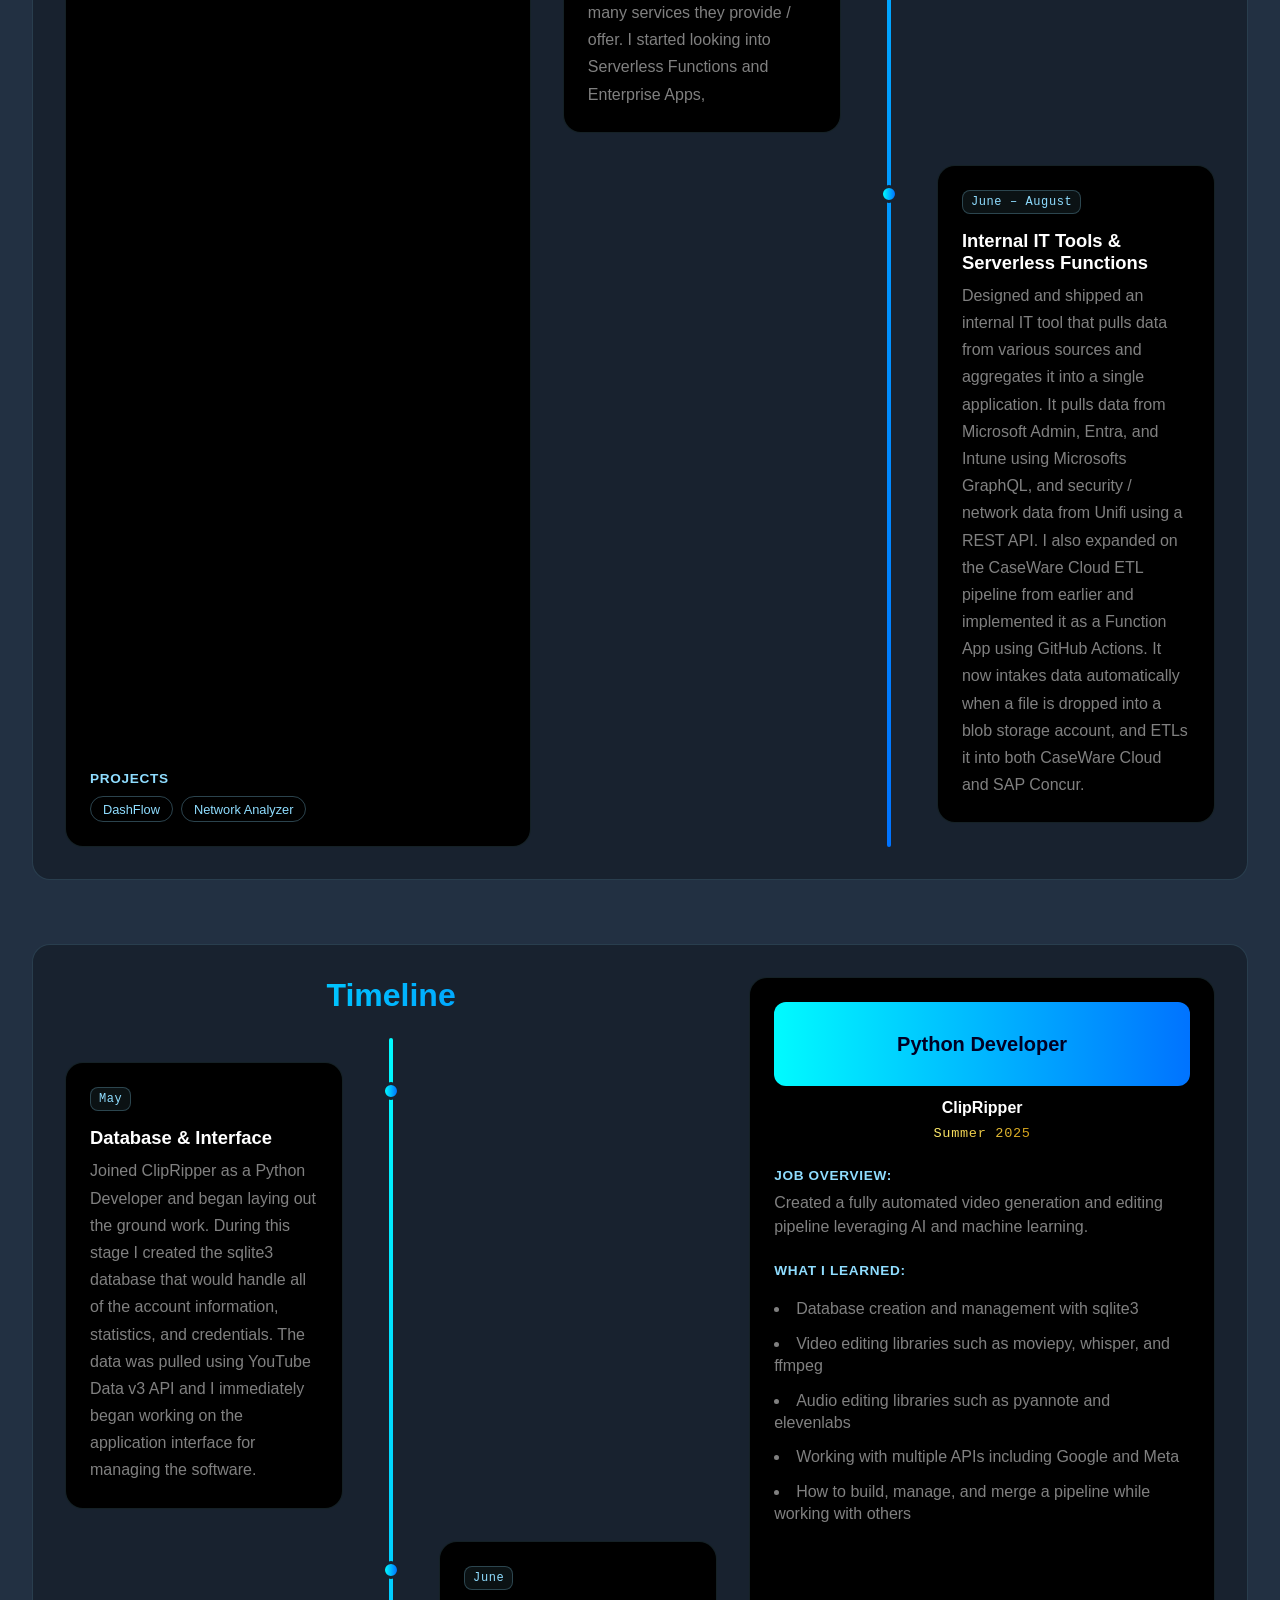
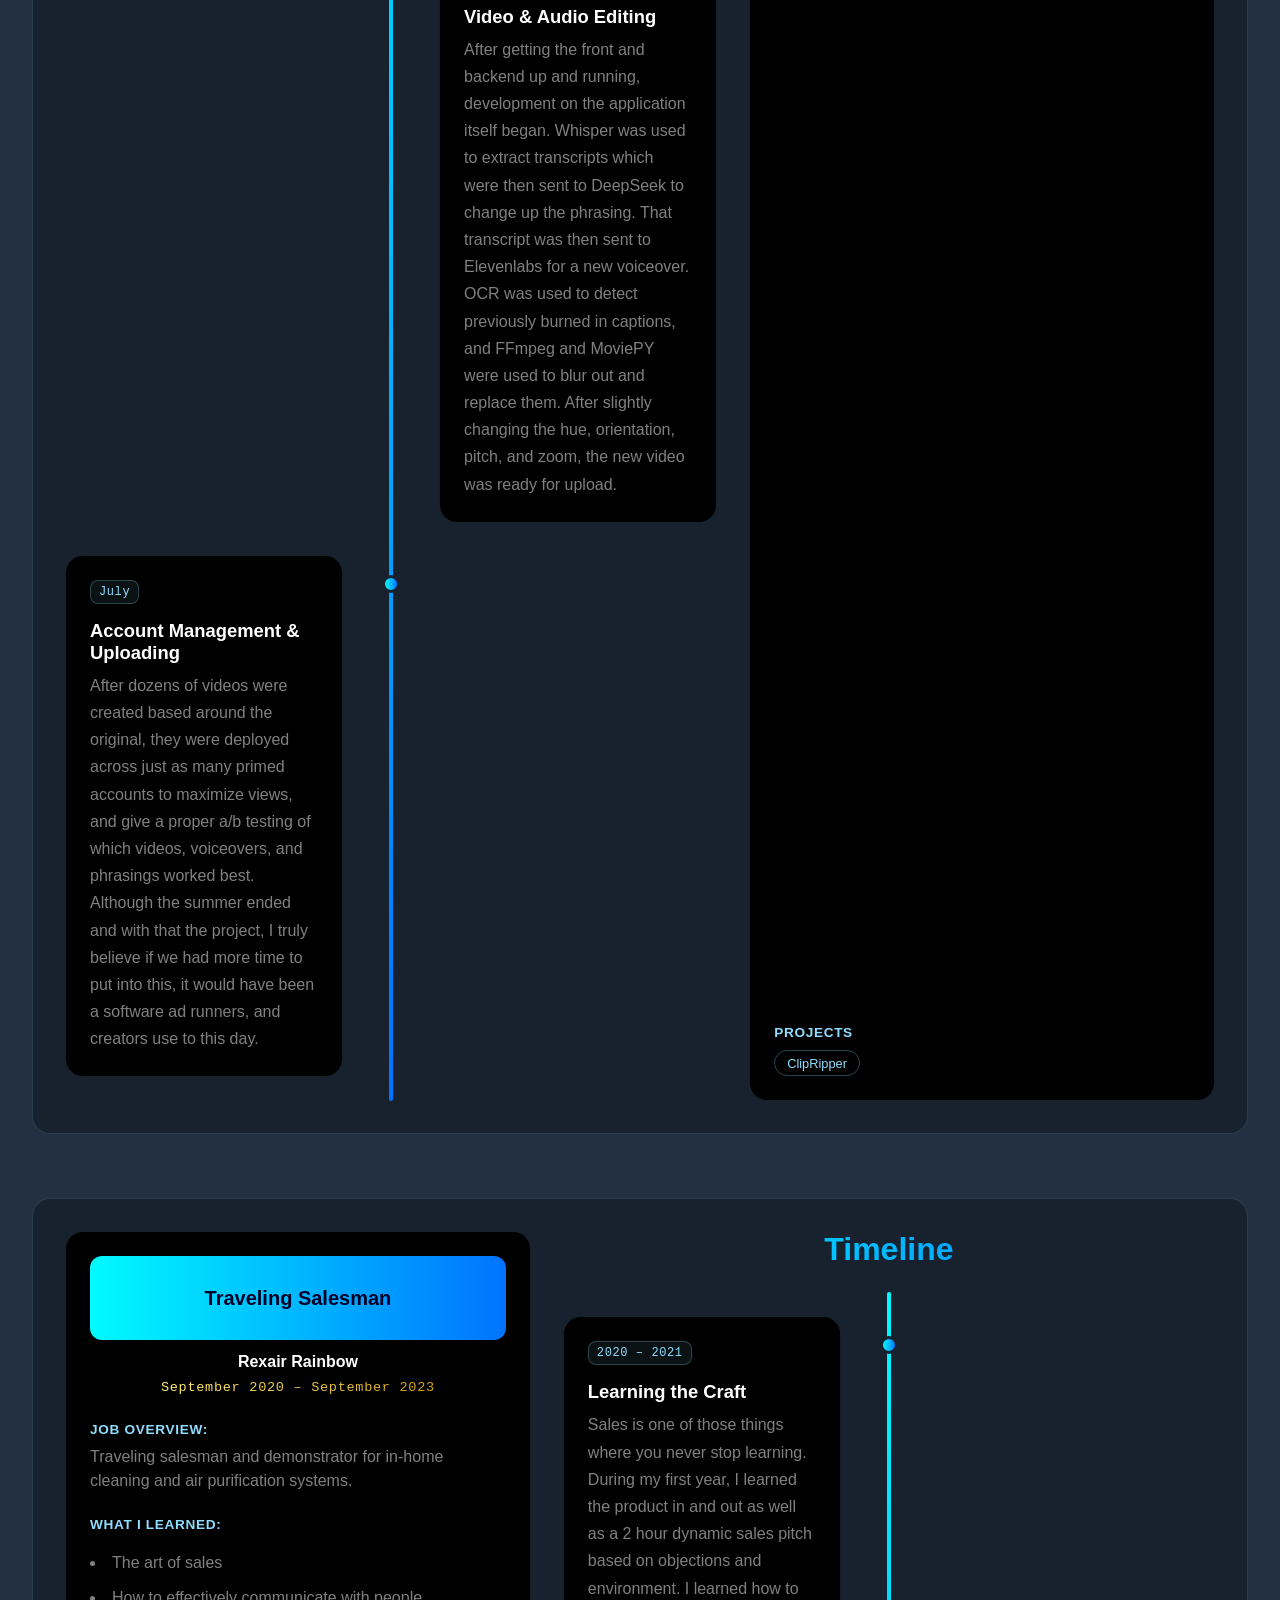
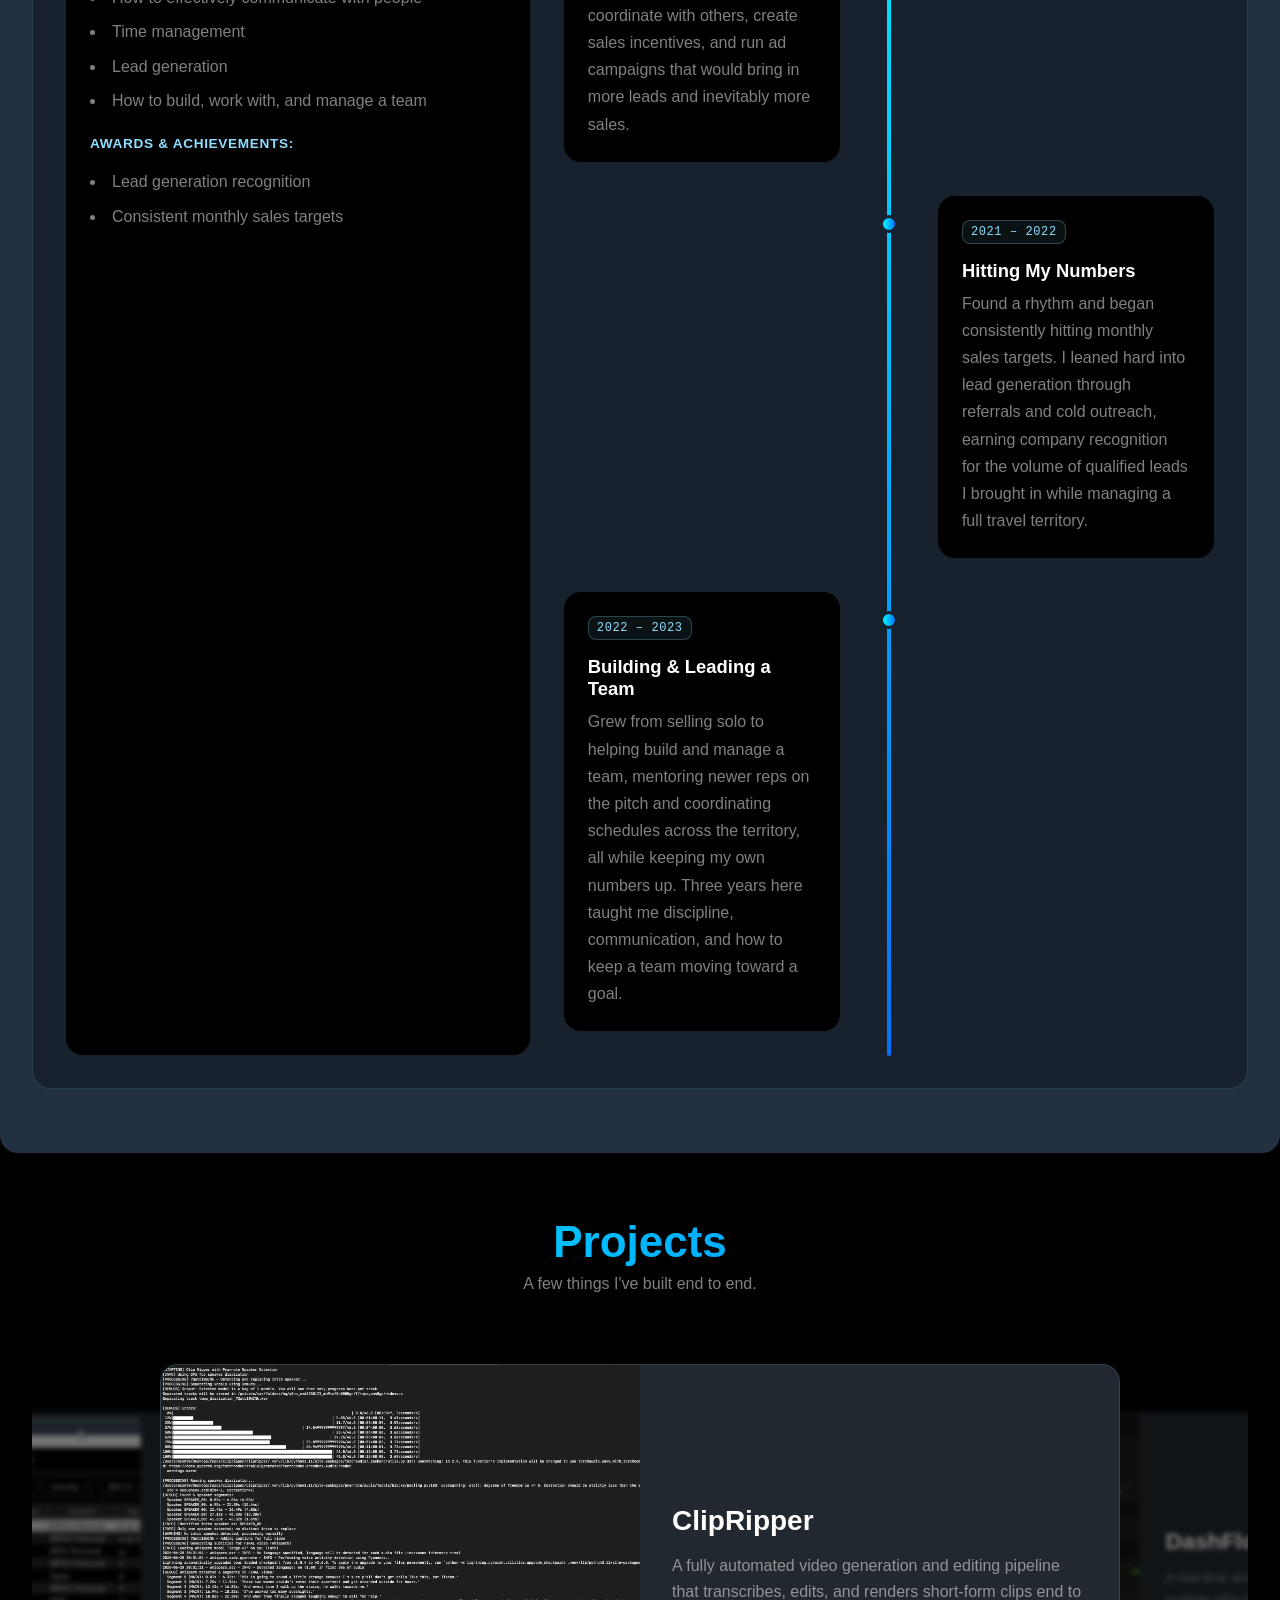
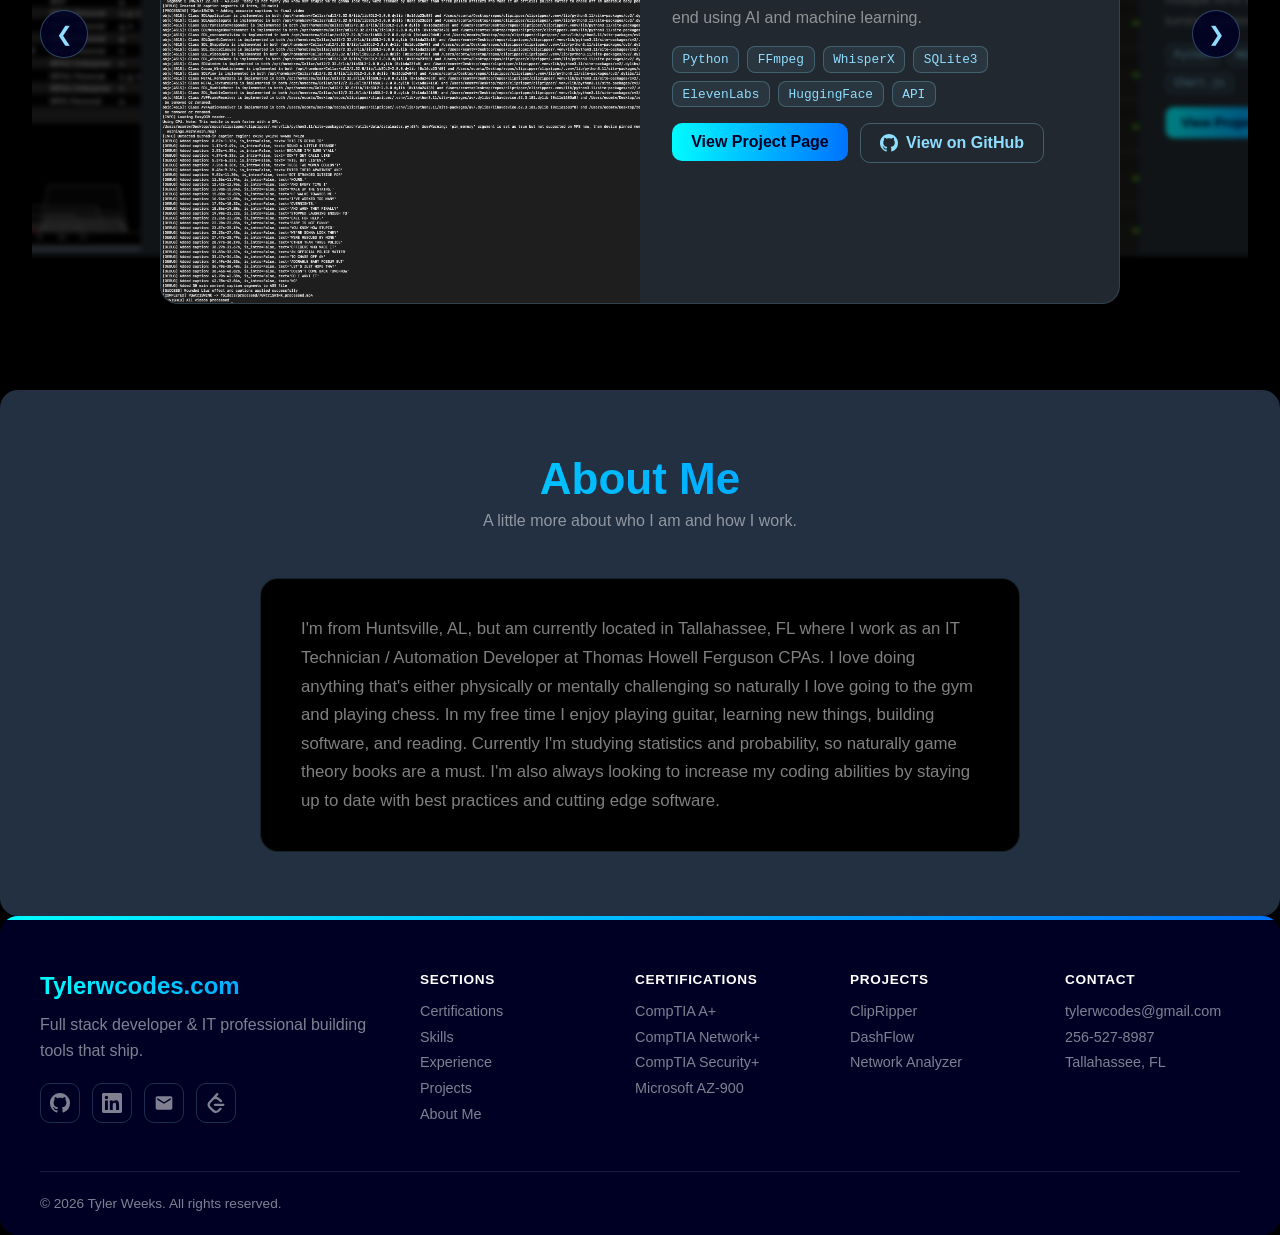
==== commit b60ad40d: "Fixed Traveling Salesman experience section" ====
--- a/index.html
+++ b/index.html
@@ -438,9 +438,7 @@
                         <p class="experience-date">December 2025 &ndash; Present</p>
                         <div class="experience-info">
                             <h4>Job Overview:</h4>
-                            <p>Create API integrations and ETL pipelines for various cloud based softwares and platforms.</p>
-                            <p>Develop internal software tools for aggregating and displaying information from </p>
-                            <p>Support Internal Client Services by </p>
+                            <p>Support internal client services by providing assistance wherever it may be needed.</p>
                             <h4>What I Do:</h4>
                             <ul>
                                 <li>Save thousands of man hours by automating repetitious tasks</li>
@@ -545,7 +543,7 @@
                     </div>
                 </div>
             </div>
-            <div class="experience-detail single">
+            <div class="experience-detail">
                 <div class="experiences experience-detail-left">
                     <div class="experience-card">
                         <h2>Traveling Salesman</h2>
@@ -570,6 +568,32 @@
                         </div>
                     </div>
                 </div>
+                <div class="experience-timeline">
+                    <h4 class="gradient-text">Timeline</h4>
+                    <div class="timeline">
+                        <div class="timeline-item">
+                            <div class="timeline-card">
+                                <span class="timeline-step">2020 &ndash; 2021</span>
+                                <h3>Learning the Craft</h3>
+                                <p>Sales is one of those things where you never stop learning. During my first year, I learned the product in and out as well as a 2 hour dynamic sales pitch based on objections and environment. I learned how to coordinate with others, create sales incentives, and run ad campaigns that would bring in more leads and inevitably more sales.</p>
+                            </div>
+                        </div>
+                        <div class="timeline-item">
+                            <div class="timeline-card">
+                                <span class="timeline-step">2021 &ndash; 2022</span>
+                                <h3>Hitting My Numbers</h3>
+                                <p>Found a rhythm and began consistently hitting monthly sales targets. I leaned hard into lead generation through referrals and cold outreach, earning company recognition for the volume of qualified leads I brought in while managing a full travel territory.</p>
+                            </div>
+                        </div>
+                        <div class="timeline-item">
+                            <div class="timeline-card">
+                                <span class="timeline-step">2022 &ndash; 2023</span>
+                                <h3>Building &amp; Leading a Team</h3>
+                                <p>Grew from selling solo to helping build and manage a team, mentoring newer reps on the pitch and coordinating schedules across the territory, all while keeping my own numbers up. Three years here taught me discipline, communication, and how to keep a team moving toward a goal.</p>
+                            </div>
+                        </div>
+                    </div>
+                </div>
             </div>
         </section>
         <section id="projects">
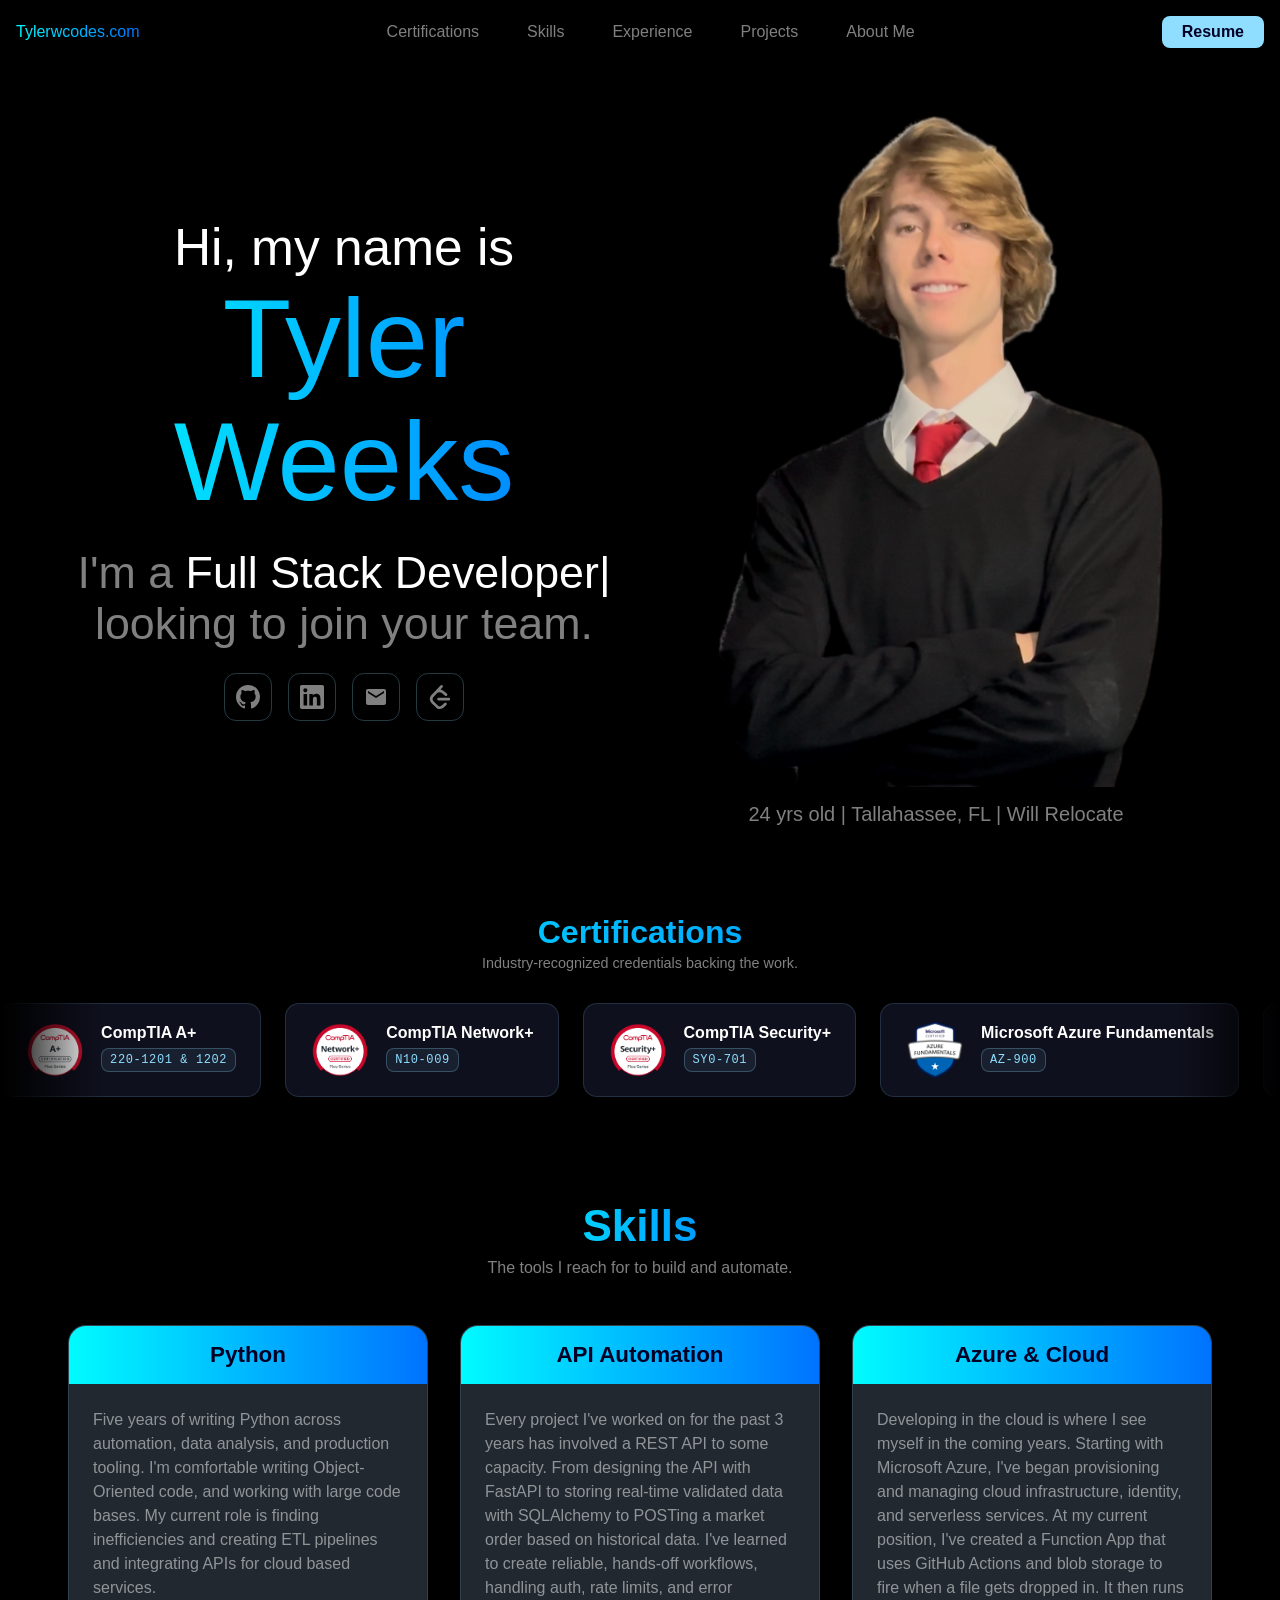
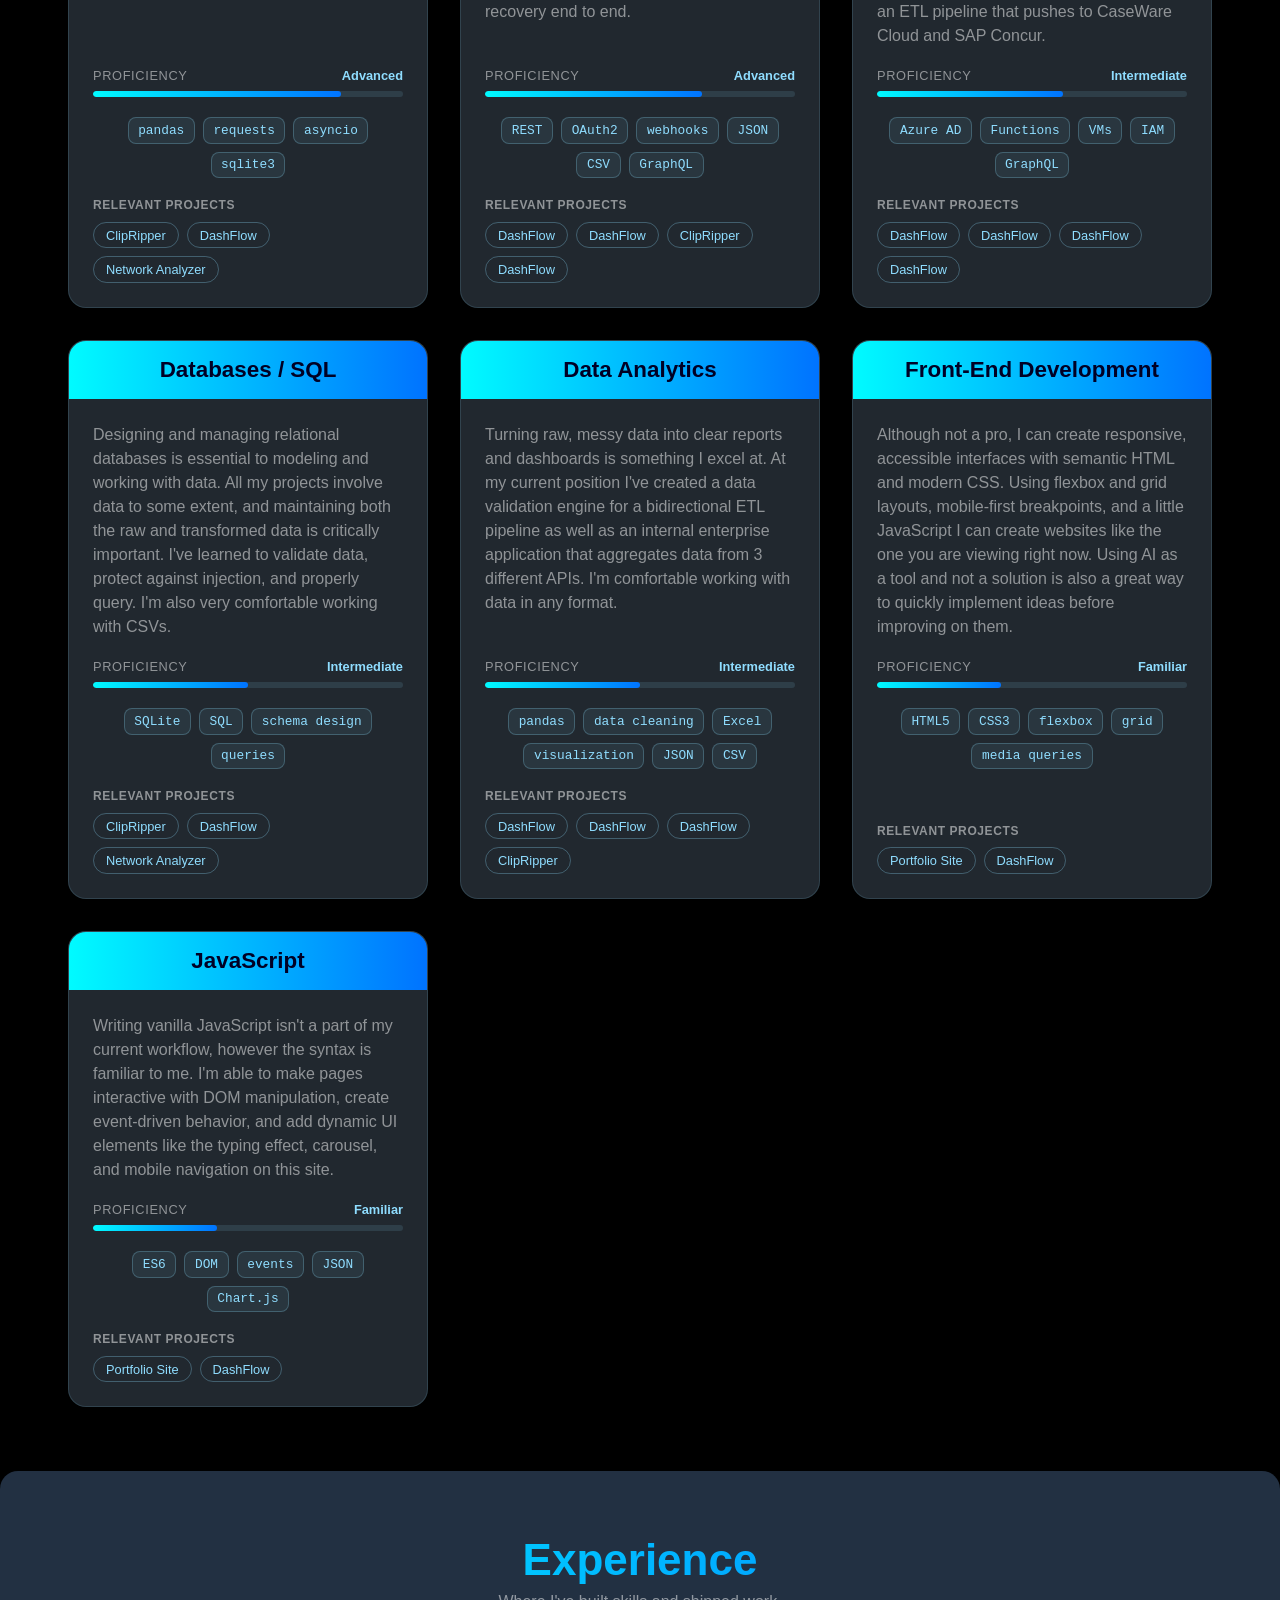
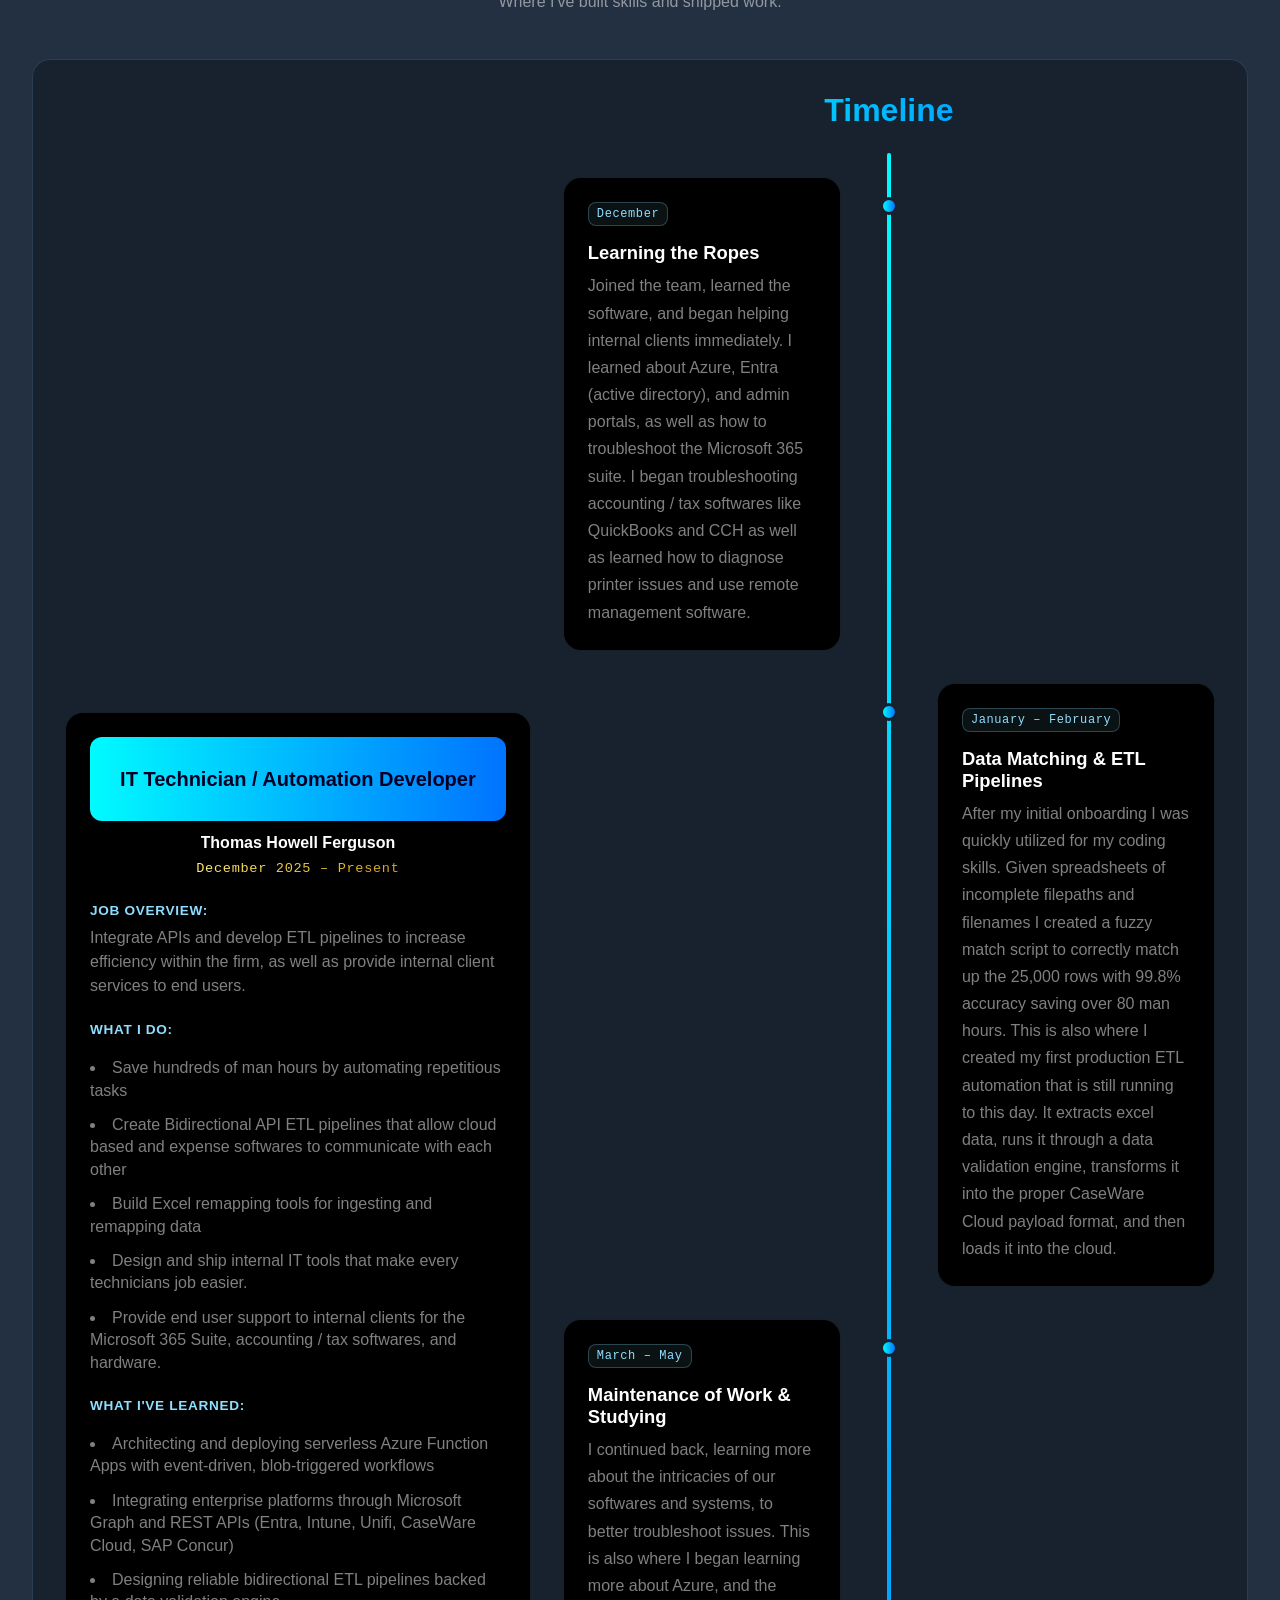
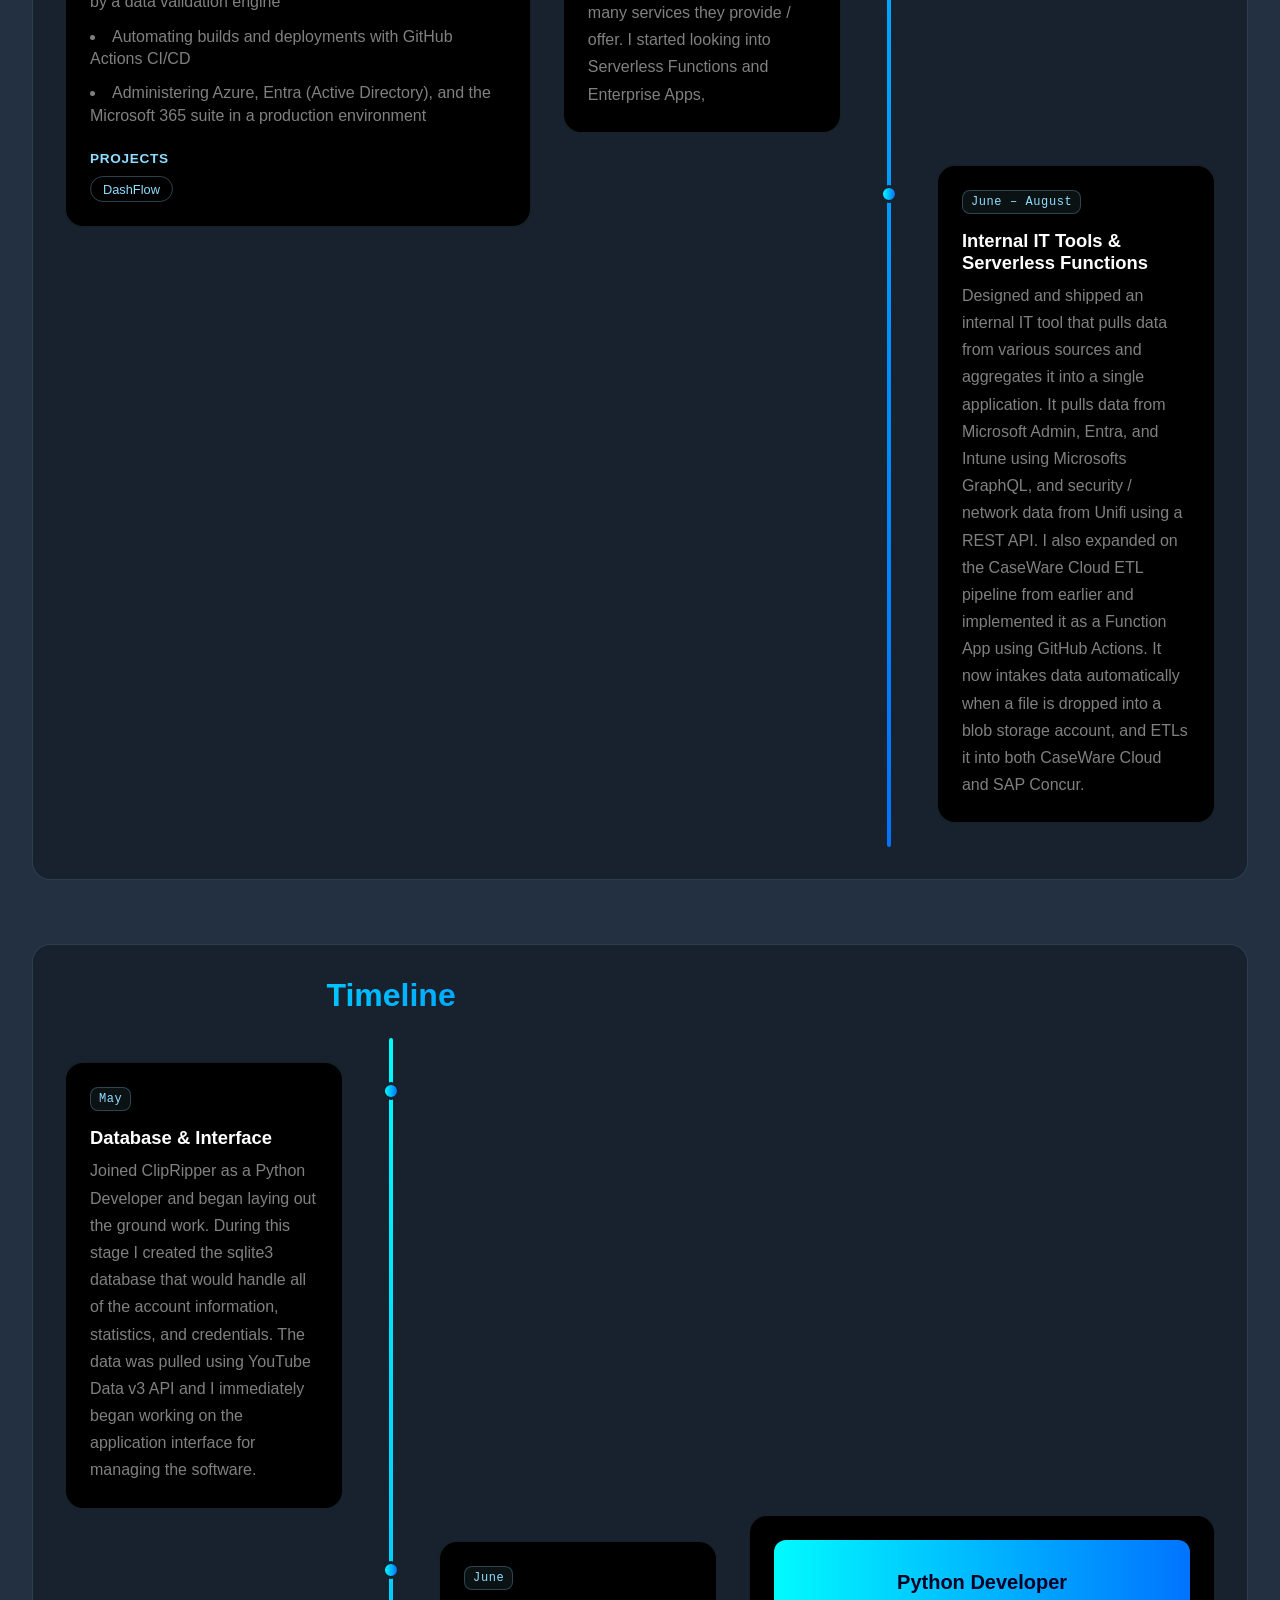
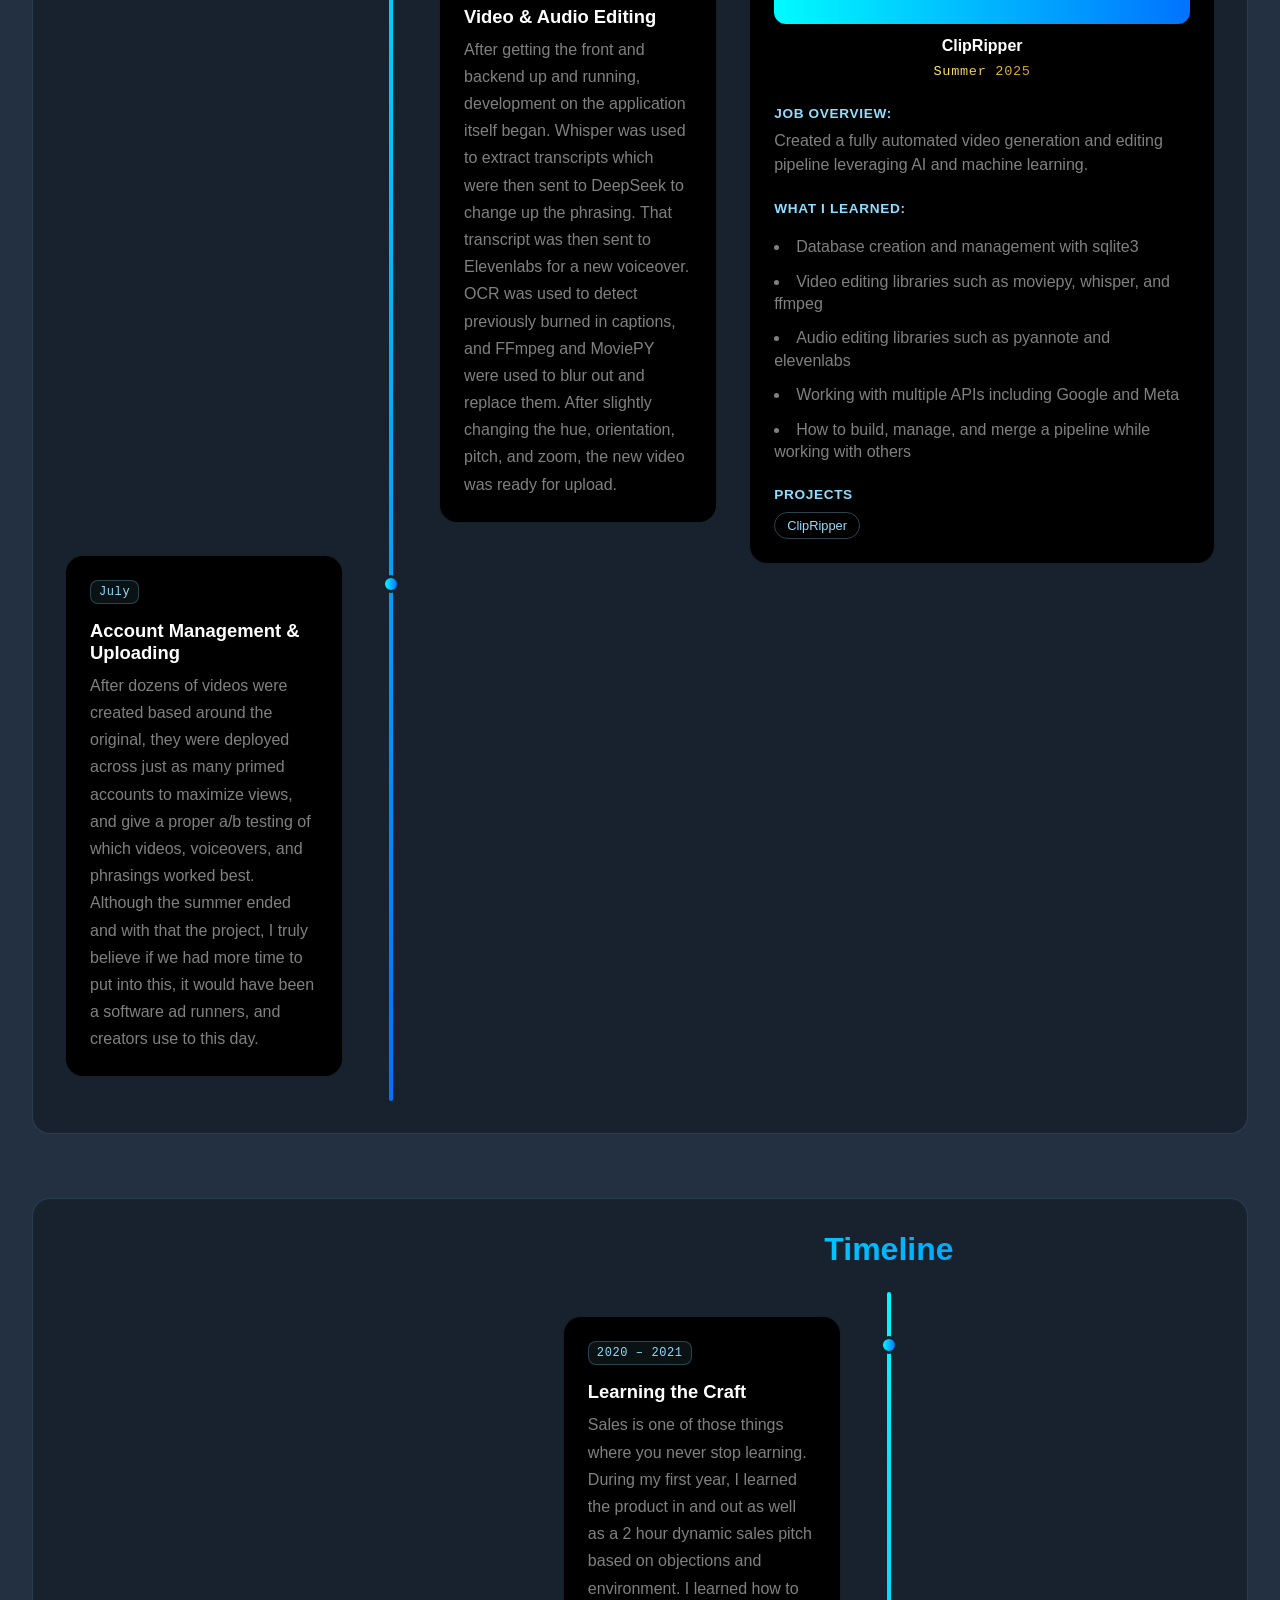
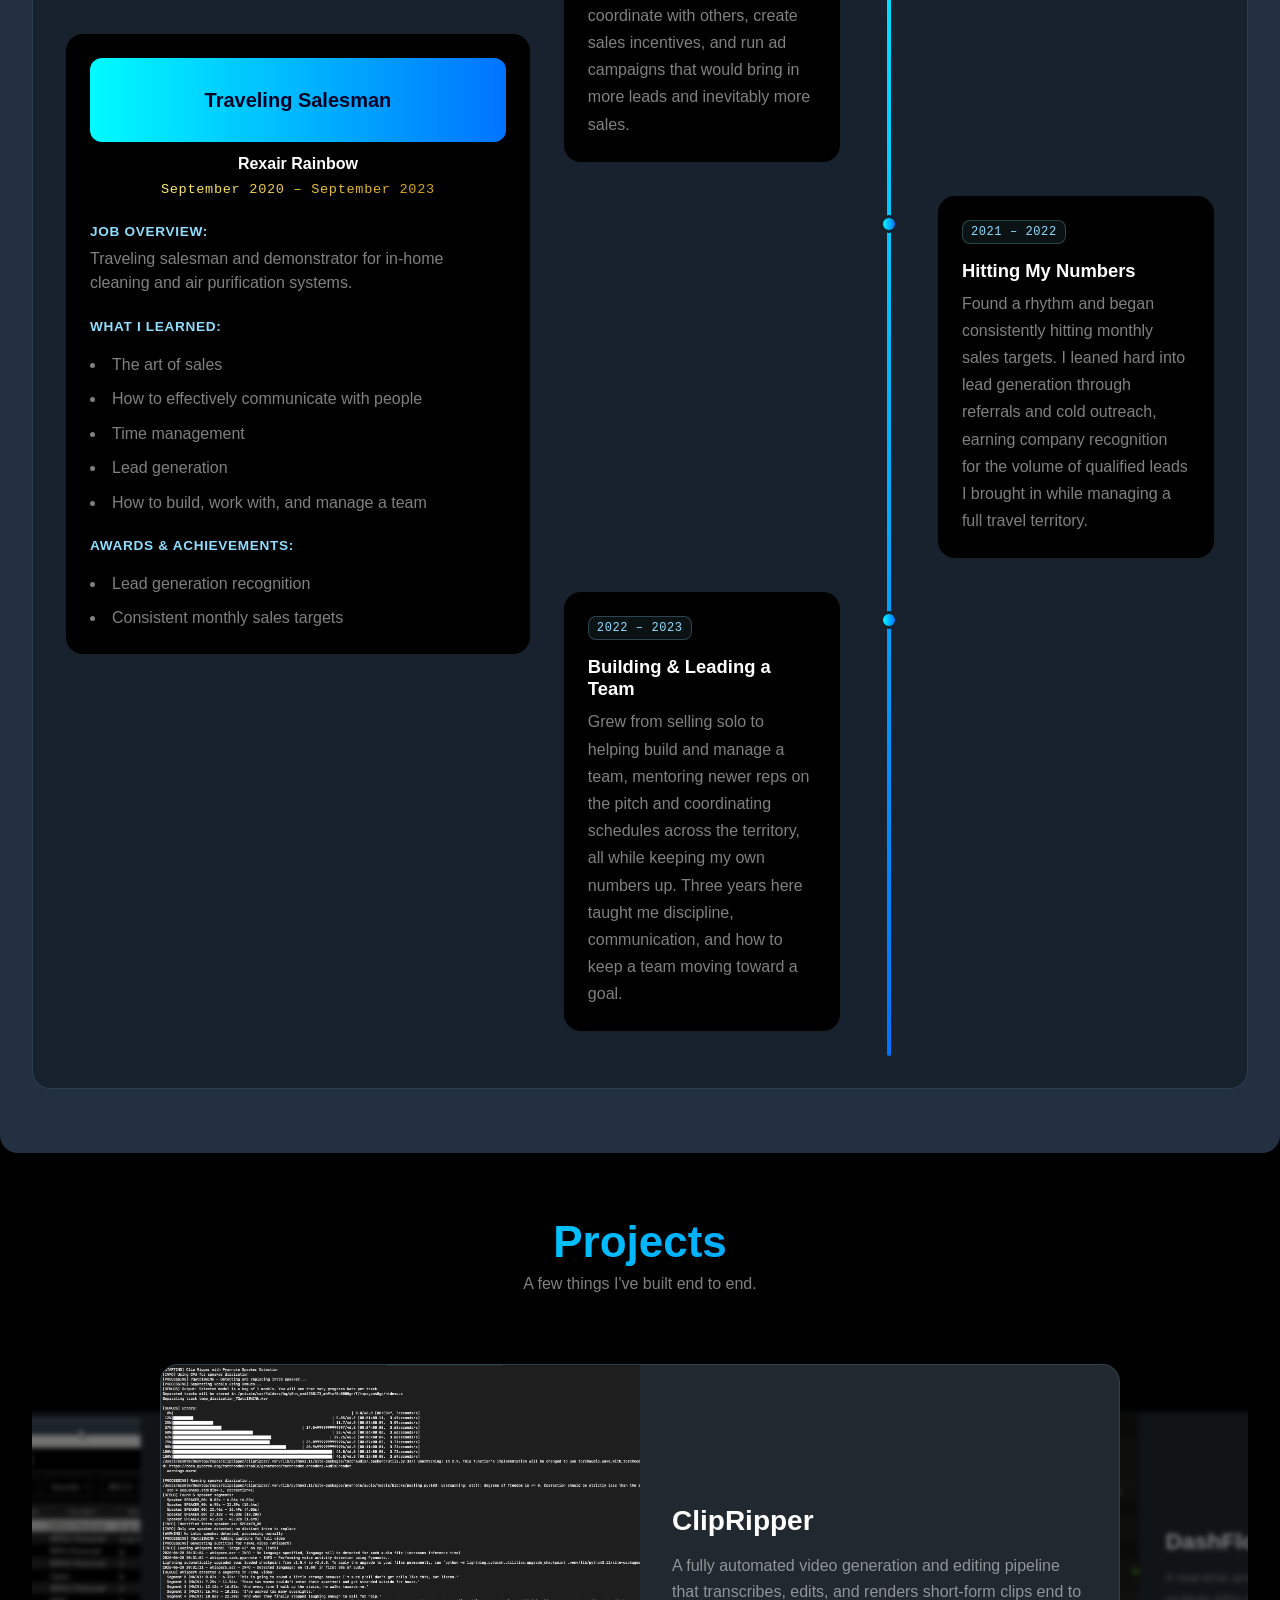
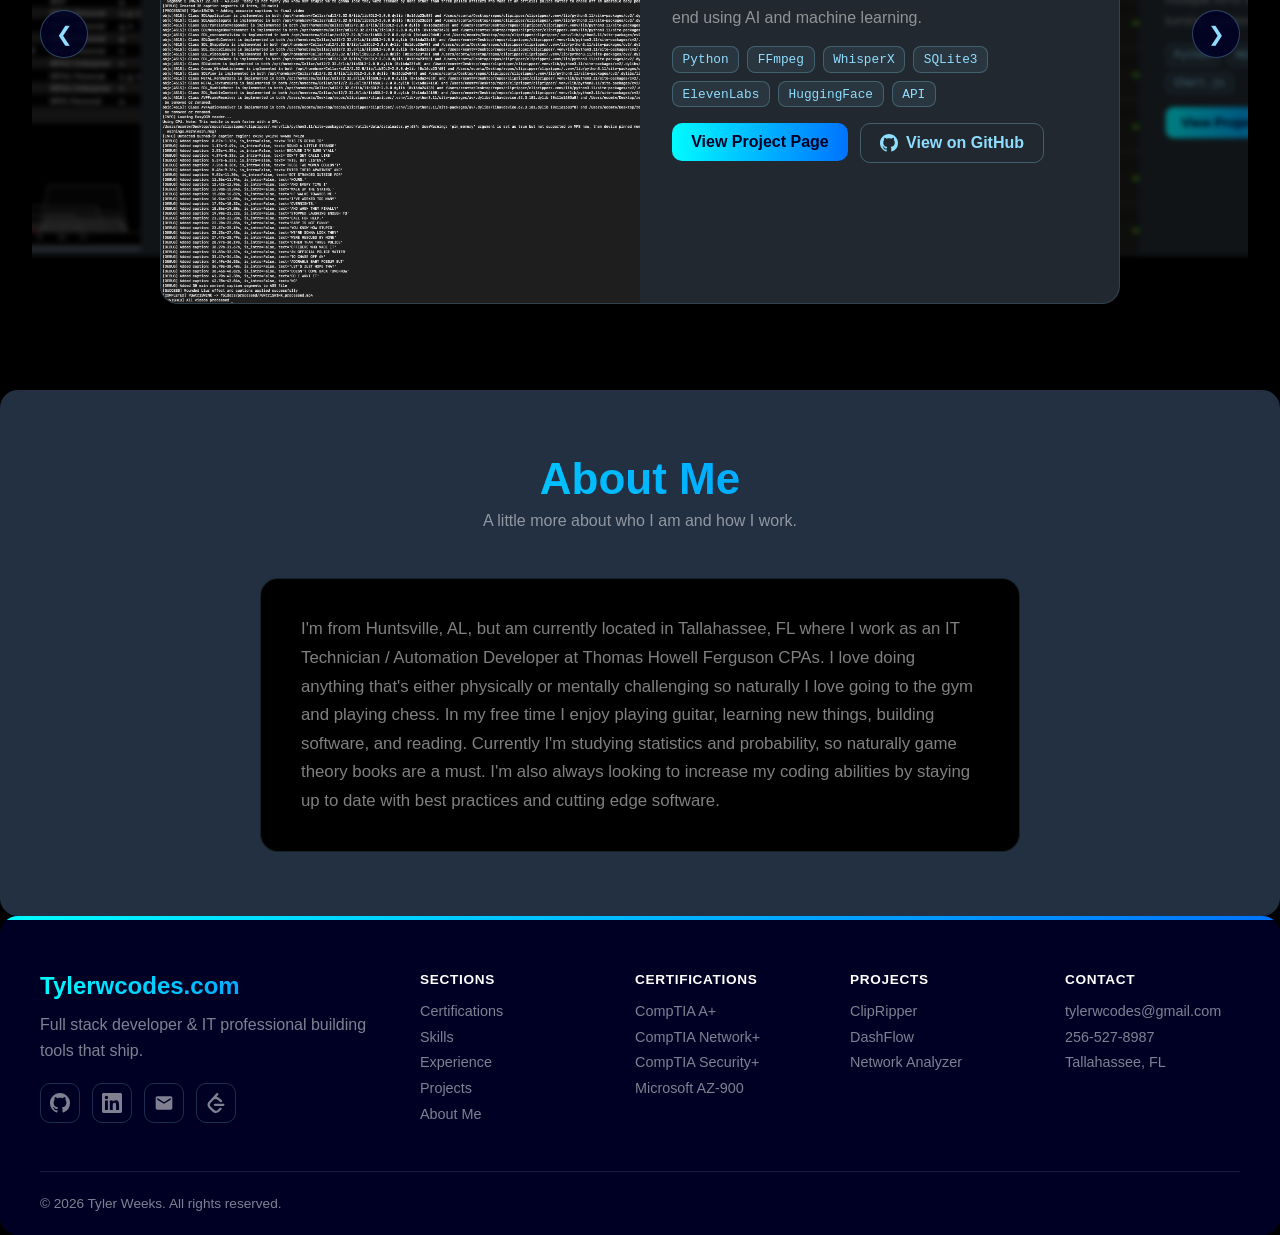
==== commit fd96106b: "Changed experience card sizing and THF information" ====
--- a/index.html
+++ b/index.html
@@ -438,19 +438,27 @@
                         <p class="experience-date">December 2025 &ndash; Present</p>
                         <div class="experience-info">
                             <h4>Job Overview:</h4>
-                            <p>Support internal client services by providing assistance wherever it may be needed.</p>
+                            <p>Integrate APIs and develop ETL pipelines to increase efficiency within the firm, as well as provide internal client services to end users.</p>
                             <h4>What I Do:</h4>
                             <ul>
-                                <li>Save thousands of man hours by automating repetitious tasks</li>
-                                <li>Create Bidirectional API ETL pipelines that allow ERP and CRM softwares to communicate with each other</li>
+                                <li>Save hundreds of man hours by automating repetitious tasks</li>
+                                <li>Create Bidirectional API ETL pipelines that allow cloud based and expense softwares to communicate with each other</li>
                                 <li>Build Excel remapping tools for ingesting and remapping data</li>
-                                <li>Design and ship an all-in-one internal IT tool that aggregates all softwares used on a daily basis</li>
+                                <li>Design and ship internal IT tools that make every technicians job easier.</li>
+                                <li>Provide end user support to internal clients for the Microsoft 365 Suite, accounting / tax softwares, and hardware.</li>
+                            </ul>
+                            <h4>What I've Learned:</h4>
+                            <ul>
+                                <li>Architecting and deploying serverless Azure Function Apps with event-driven, blob-triggered workflows</li>
+                                <li>Integrating enterprise platforms through Microsoft Graph and REST APIs (Entra, Intune, Unifi, CaseWare Cloud, SAP Concur)</li>
+                                <li>Designing reliable bidirectional ETL pipelines backed by a data validation engine</li>
+                                <li>Automating builds and deployments with GitHub Actions CI/CD</li>
+                                <li>Administering Azure, Entra (Active Directory), and the Microsoft 365 suite in a production environment</li>
                             </ul>
                             <div class="experience-projects">
                                 <h5>Projects</h5>
                                 <div class="experience-project-links">
                                     <a href="projects/dashflow.html">DashFlow</a>
-                                    <a href="projects/network-analyzer.html">Network Analyzer</a>
                                 </div>
                             </div>
                         </div>
--- a/styles.css
+++ b/styles.css
@@ -1111,9 +1111,9 @@
     margin-bottom: 0;
 }
 
-/* stretch the single card to match the timeline column's height */
+/* size the card to its own content and center it vertically beside the timeline */
 .experience-detail-left {
-    grid-auto-rows: 1fr;
+    align-self: center;
 }
 
 /* pane variant for a job with no timeline: the card fills the full width */
